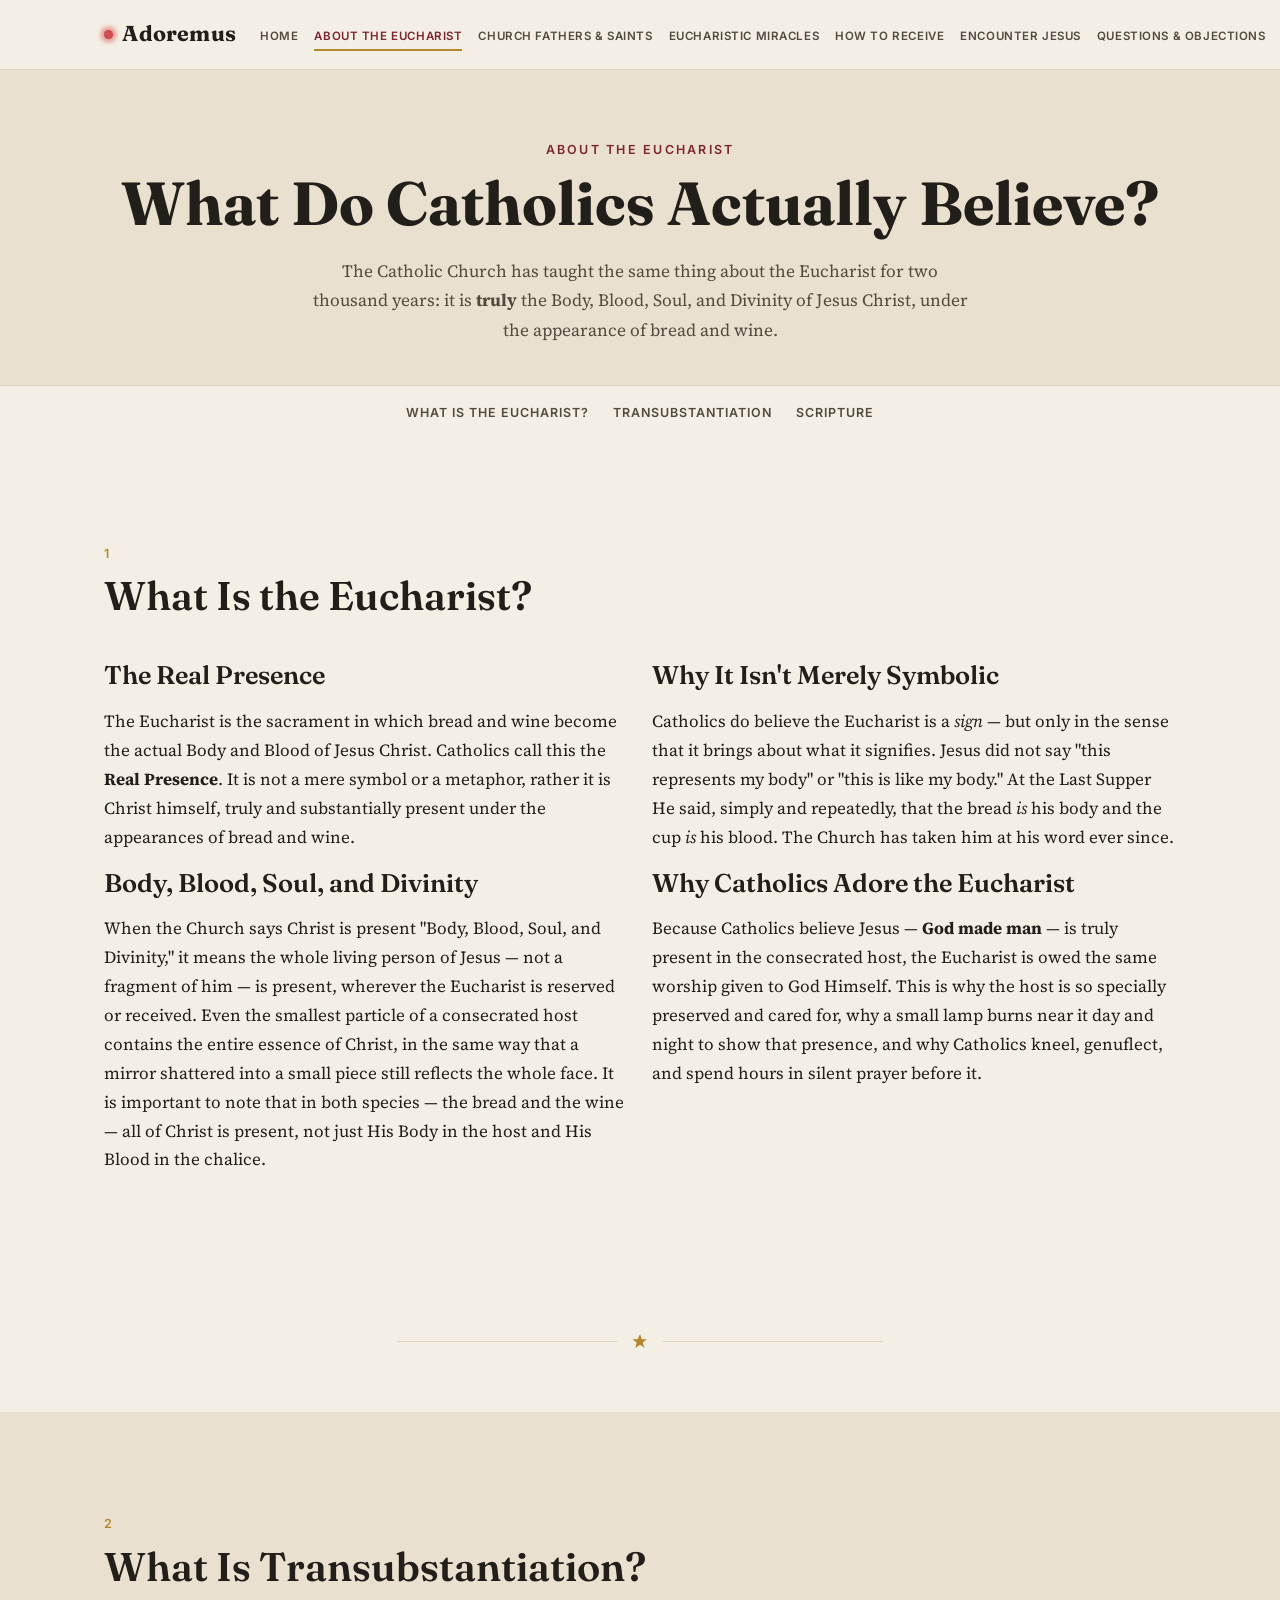
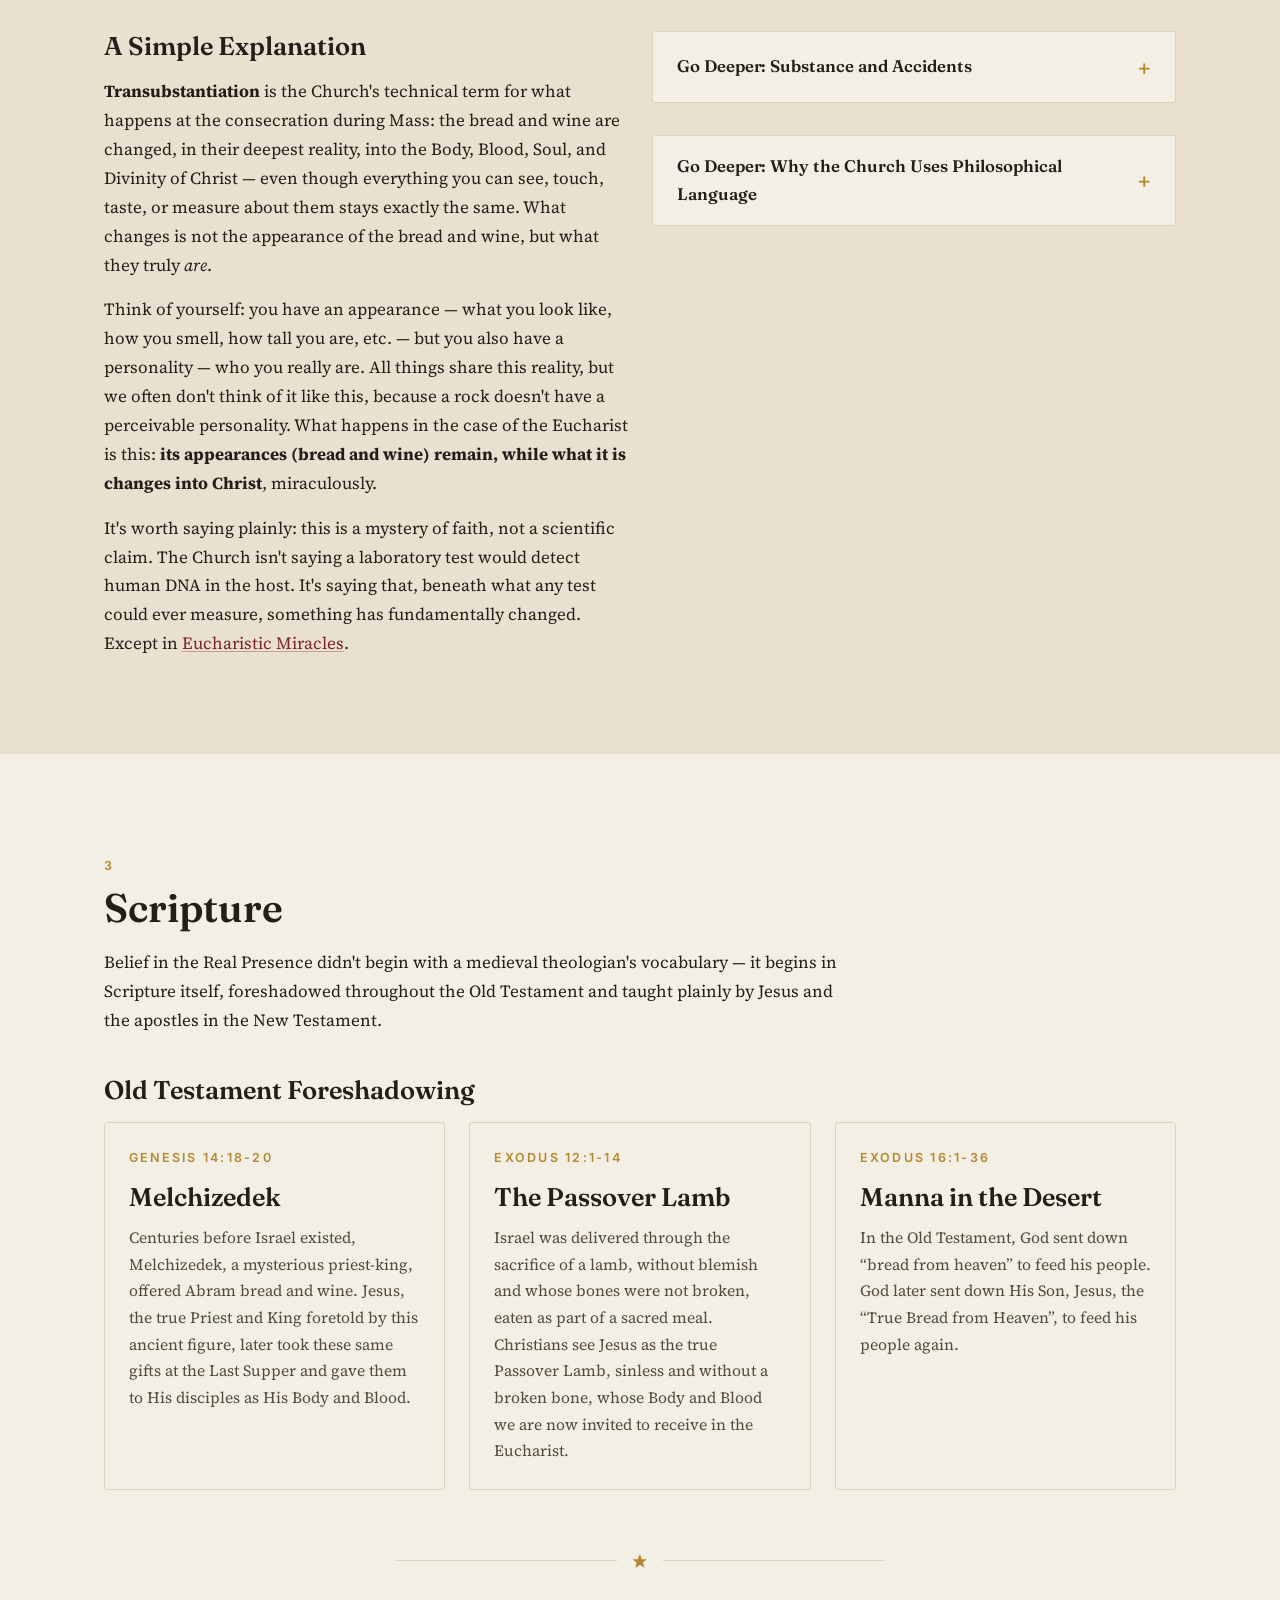
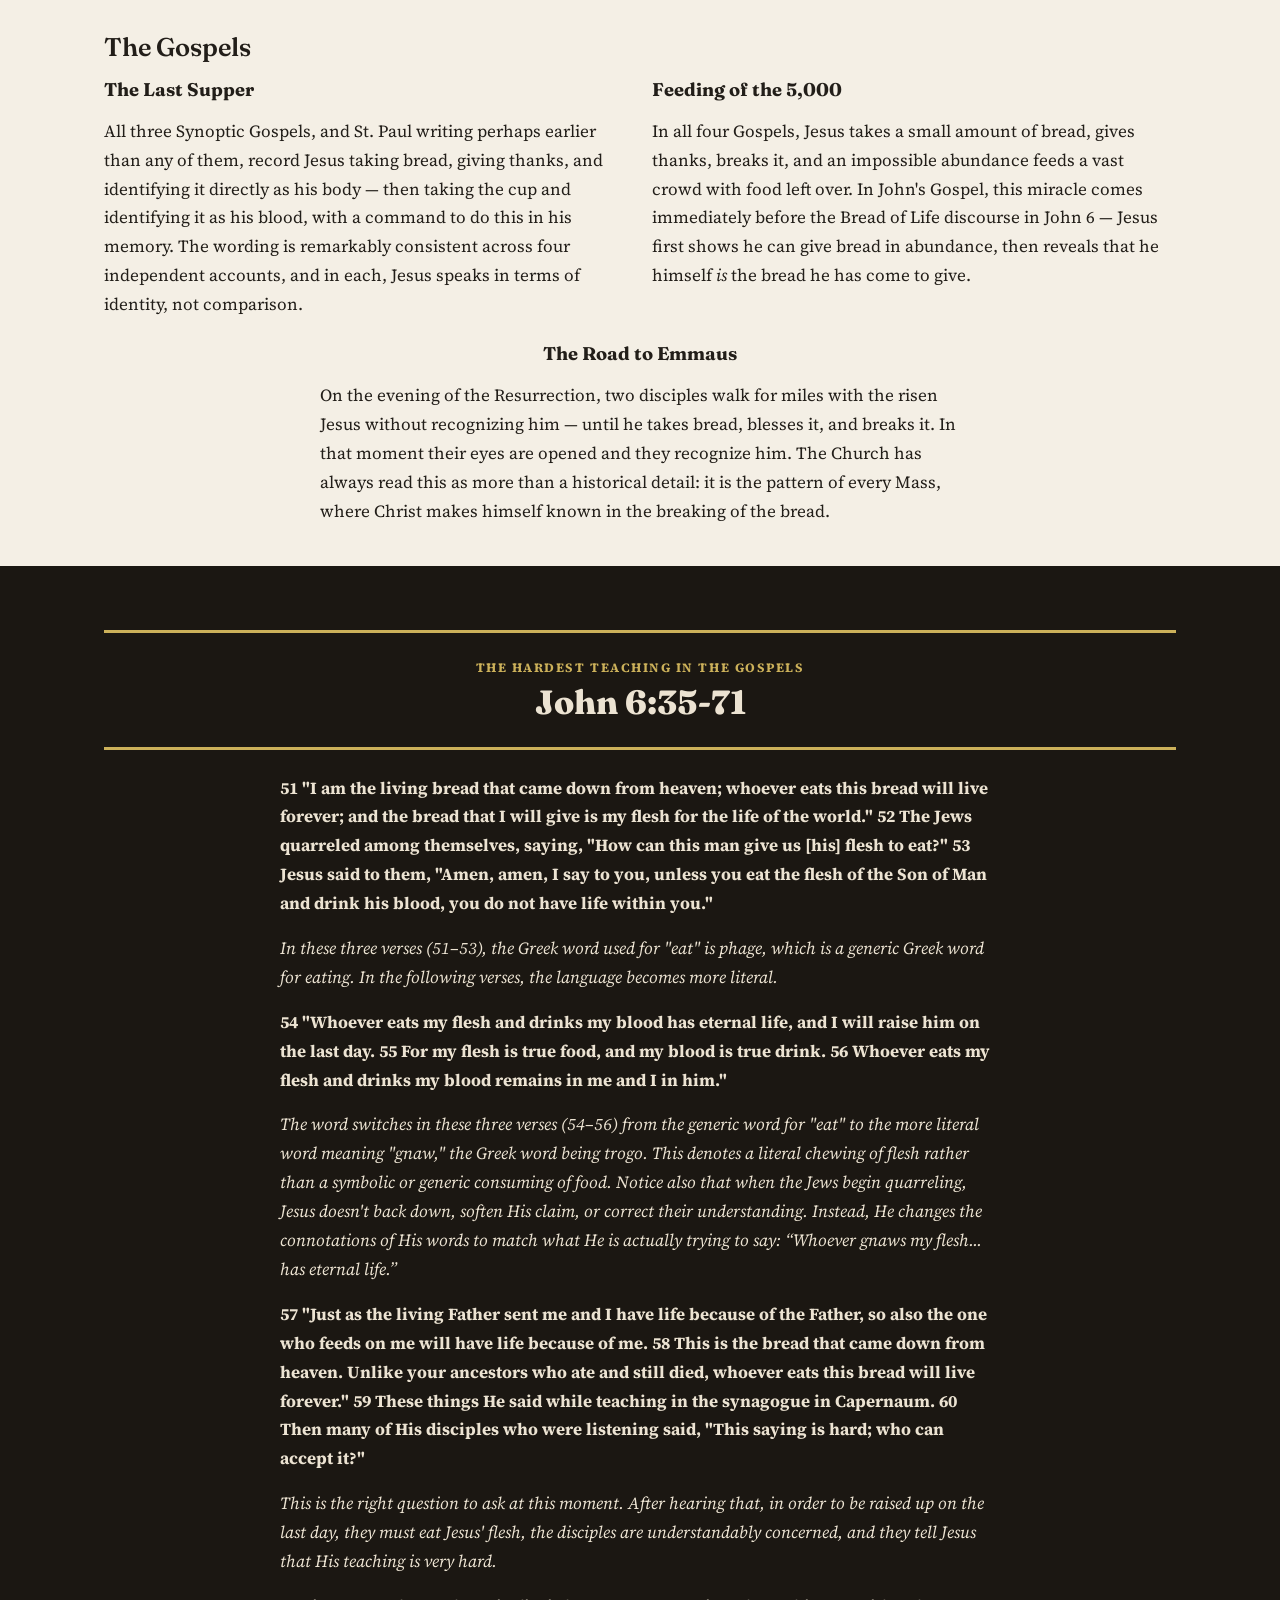
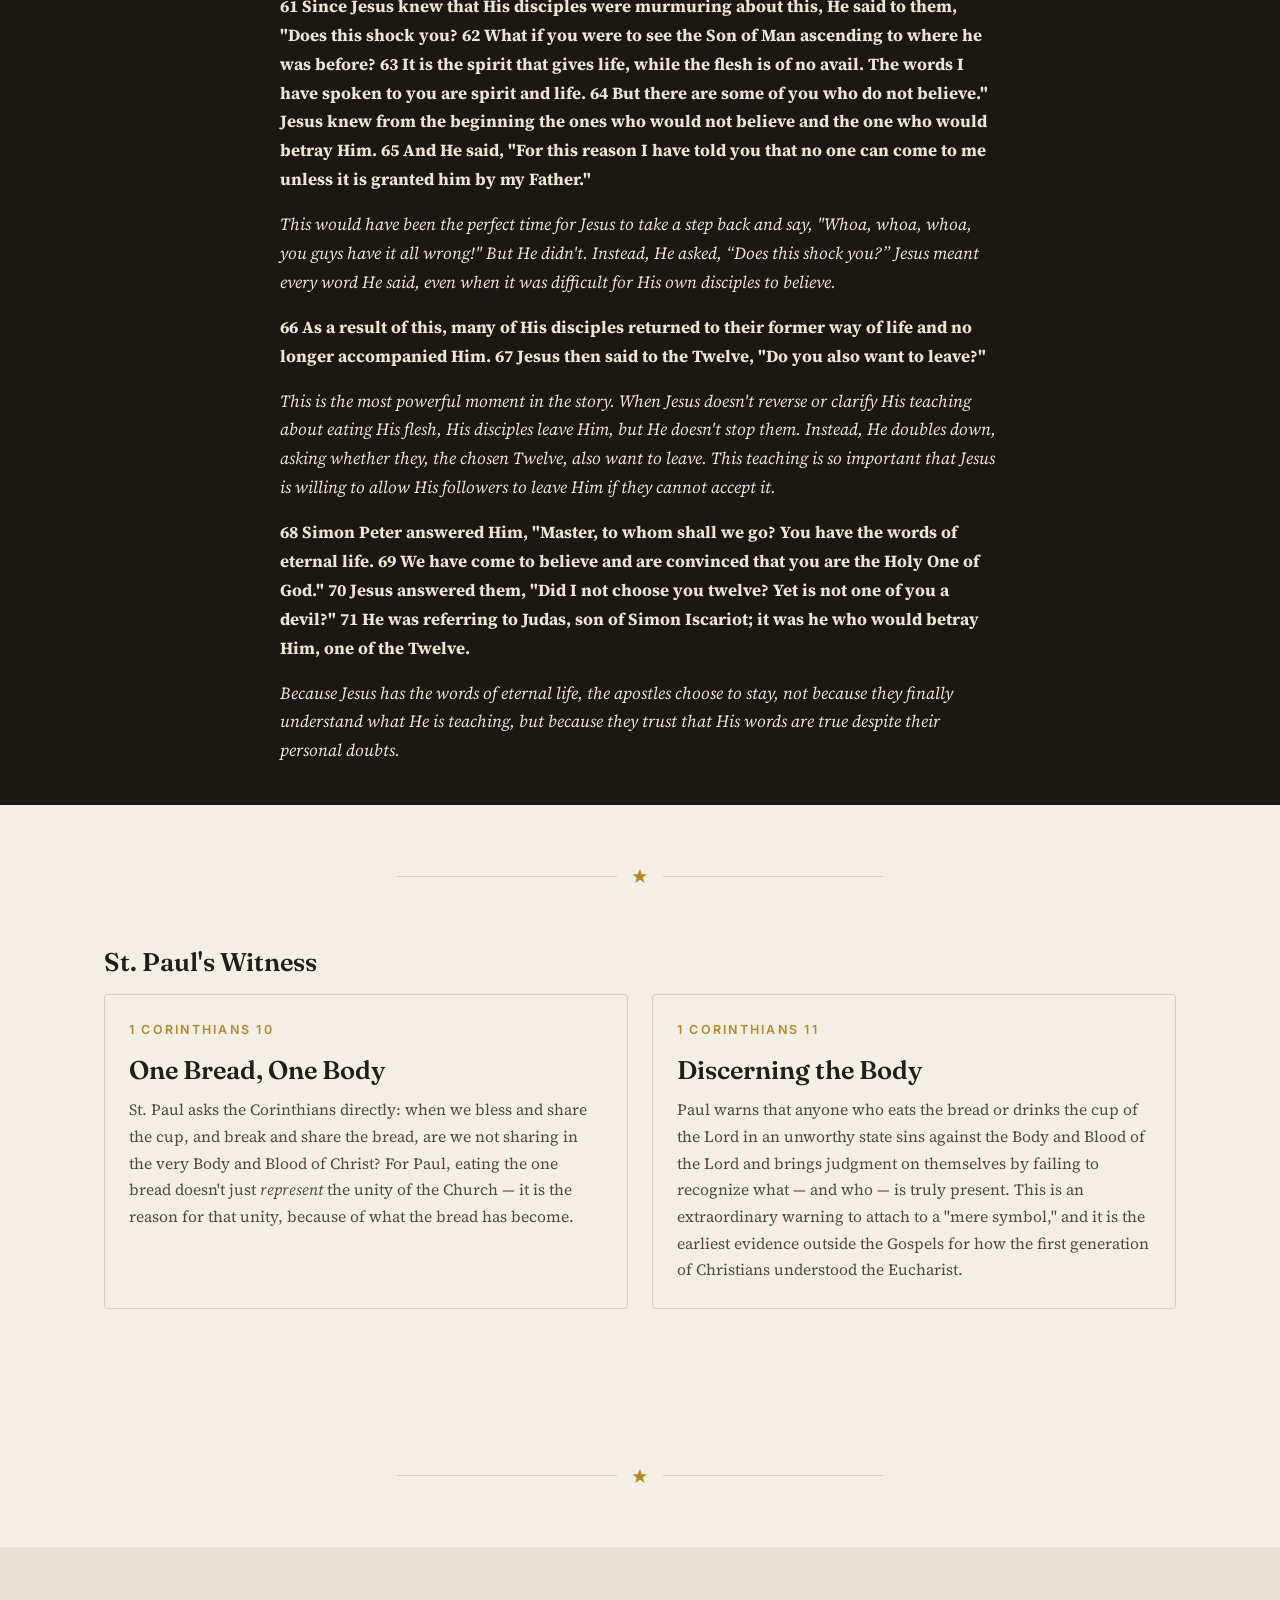
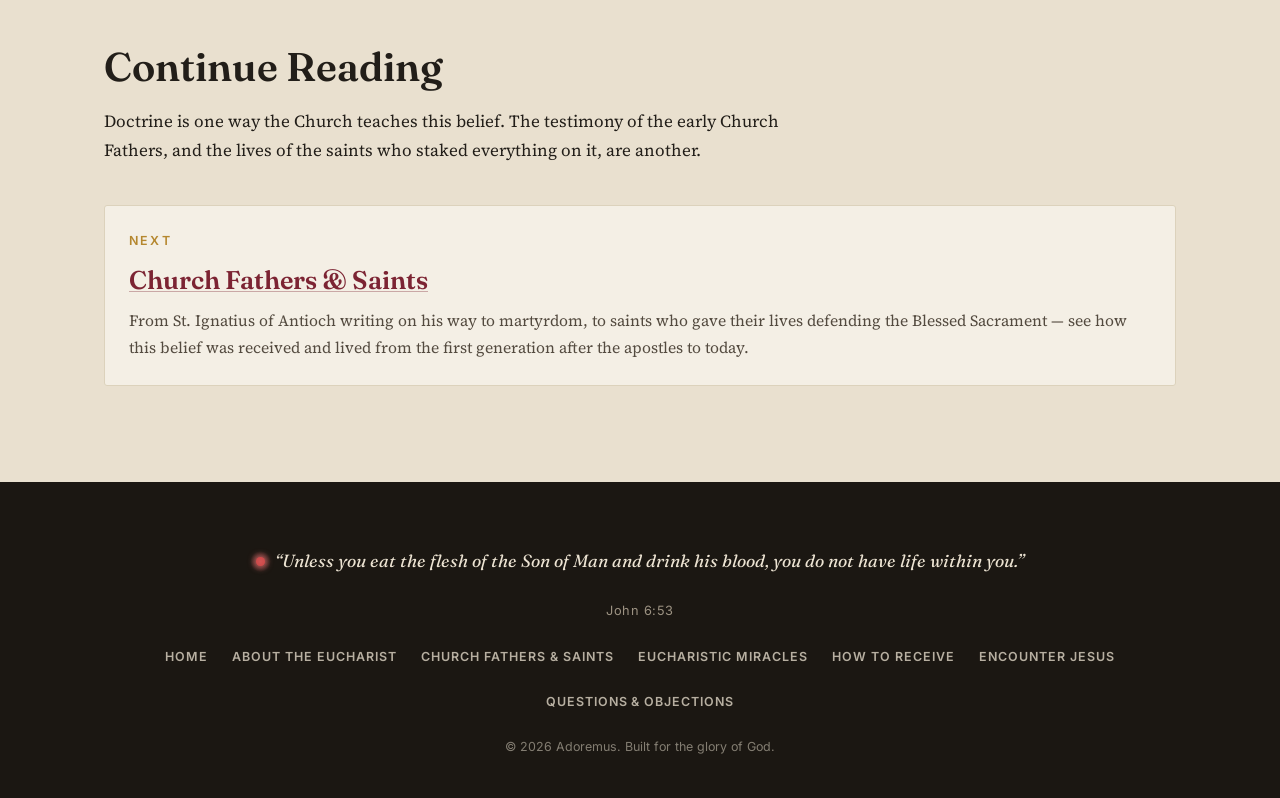
==== about-eucharist.html @ 449644c5 "Update about-eucharist.html" ====
<!DOCTYPE html>
<html lang="en">
<head>
  <meta charset="UTF-8">
  <meta name="viewport" content="width=device-width, initial-scale=1.0">
  <title>About the Eucharist | Adoremus</title>
  <meta name="description" content="What Catholics believe about the Real Presence of Christ in the Eucharist, transubstantiation, and the scriptural roots of this belief.">
  <link rel="preconnect" href="https://fonts.googleapis.com">
  <link rel="preconnect" href="https://fonts.gstatic.com" crossorigin>
  <link href="https://fonts.googleapis.com/css2?family=Fraunces:ital,opsz,wght@0,9..144,400;0,9..144,600;0,9..144,700;1,9..144,500&family=Source+Serif+4:ital,wght@0,400;0,600;1,400&family=Inter:wght@400;500;600;700&display=swap" rel="stylesheet">
  <link rel="stylesheet" href="css/style.css">
</head>
<body>

  <div id="site-header"></div>

  <main>

    <header class="page-header">
      <div class="container">
        <span class="eyebrow">About the Eucharist</span>
        <h1>What Do Catholics Actually Believe?</h1>
        <p>
          The Catholic Church has taught the same thing about the
          Eucharist for two thousand years: it is <b>truly</b> the Body, Blood, Soul, and Divinity of Jesus Christ, under the appearance of bread and wine.
        </p>
      </div>
    </header>

    <div class="container">
      <nav class="subnav" aria-label="On this page">
        <a href="#what-is-the-eucharist">What Is the Eucharist?</a>
        <a href="#transubstantiation">Transubstantiation</a>
        <a href="#scripture">Scripture</a>
      </nav>
    </div>

    <!-- ============================= WHAT IS THE EUCHARIST ============================= -->
    <section class="section" id="what-is-the-eucharist">
      <div class="container">
        <div class="section-header is-left">
          <span class="eyebrow">1</span>
          <h2>What Is the Eucharist?</h2>
        </div>

        <div class="grid grid--2">
          <div>
            <h3>The Real Presence</h3>
            <p>
              The Eucharist is the sacrament in which bread and wine become the actual Body and Blood of
              Jesus Christ. Catholics call this the <strong>Real
              Presence</strong>. It is not a mere symbol or a
              metaphor, rather it is Christ himself, truly and substantially present
              under the appearances of bread and wine.
            </p>

            <h3>Body, Blood, Soul, and Divinity</h3>
            <p>
              When the Church says Christ is present "Body, Blood, Soul, and
              Divinity," it means the whole living person of Jesus &mdash;
              not a fragment of him &mdash; is present, wherever the
              Eucharist is reserved or received. Even the smallest particle
              of a consecrated host contains the entire essence of Christ, in the same
              way that a mirror shattered into a small piece still reflects the
              whole face. It is important to note that in both species &mdash; the bread and the wine &mdash;
              all of Christ is present, not just His Body in the host and His Blood in the chalice.
            </p>
          </div>

          <div>
            <h3>Why It Isn't Merely Symbolic</h3>
            <p>
              Catholics do believe the Eucharist is a <em>sign</em> &mdash;
              but only in the sense that it brings about what it signifies.
              Jesus did not say "this represents my body" or "this is like
              my body." At the Last Supper He said, simply and repeatedly,
              that the bread <em>is</em> his body and the cup <em>is</em>
              his blood. The Church has taken him at his word ever since.
            </p>

            <h3>Why Catholics Adore the Eucharist</h3>
            <p>
              Because Catholics believe Jesus &mdash; <b>God made man</b> &mdash;
              is truly present in the consecrated host, the Eucharist is
              owed the same worship given to God Himself. This is why the
              host is so specially preserved and cared for, why a small lamp burns near
              it day and night to show that presence, and why Catholics
              kneel, genuflect, and spend hours in silent prayer before it. 
            </p>
          </div>
        </div>
      </div>
    </section>

    <div class="container">
      <div class="divider" role="presentation">
        <svg viewBox="0 0 24 24" fill="currentColor"><path d="M12 0l3 9h9l-7.2 5.5L19.8 24 12 18.5 4.2 24l2-9.5L-1 9h9z"/></svg>
      </div>
    </div>

    <!-- ============================= TRANSUBSTANTIATION ============================= -->
    <section class="section section--alt" id="transubstantiation">
      <div class="container">
        <div class="section-header is-left">
          <span class="eyebrow">2</span>
          <h2>What Is Transubstantiation?</h2>
        </div>

        <div class="grid grid--2">
          <div>
            <h3>A Simple Explanation</h3>
            <p>
              <strong>Transubstantiation</strong> is the Church's technical
              term for what happens at the consecration during Mass: the
              bread and wine are changed, in their deepest reality, into the
              Body, Blood, Soul, and Divinity of Christ &mdash; even though everything you can
              see, touch, taste, or measure about them stays exactly the
              same. What changes is not the appearance of the bread and
              wine, but what they truly <em>are</em>. 
              </p>
            <p>
              Think of yourself: you have an appearance &mdash; what 
              you look like, how you smell, how tall you are, etc. &mdash; 
              but you also have a personality &mdash; who you really are. 
              All things share this reality, but we often don't think of it like this, 
              because a rock doesn't have a perceivable personality. What happens in the case of the Eucharist is this:
              <b>its appearances (bread and wine) remain, while what it is changes into Christ</b>, miraculously.
            </p>
            <p>
              It's worth saying plainly: this is a mystery of faith, not a
              scientific claim. The Church isn't saying a laboratory test
              would detect human DNA in the host. It's saying that, beneath
              what any test could ever measure, something has fundamentally
              changed. Except in <a href="eucharistic-miracles.html">Eucharistic Miracles</a>.
            </p>
          </div>

          <div class="stack">
            <details class="accordion-item">
              <summary>Go Deeper: Substance and Accidents</summary>
              <div class="accordion-body">
                <p>
                  Medieval theologians borrowed two terms from philosophy to
                  describe this change: <strong>substance</strong> (what a
                  thing fundamentally <em>is</em>) and
                  <strong>accidents</strong> (its observable qualities &mdash;
                  color, taste, weight, chemical makeup). At the
                  consecration, the substance of the bread and wine becomes
                  the substance of Christ's Body and Blood, while the
                  accidents &mdash; everything measurable &mdash; remain
                  those of bread and wine.
                </p>
              </div>
            </details>

            <details class="accordion-item">
              <summary>Go Deeper: Why the Church Uses Philosophical Language</summary>
              <div class="accordion-body">
                <p>
                  The Church doesn't use this vocabulary because the
                  Eucharist is a science experiment or a philosophy lecture.
                  The precise language exists to protect the mystery from
                  being explained away in either direction &mdash; neither
                  reducing the Eucharist to "just a symbol," nor imagining
                  some kind of physical transformation that a microscope
                  could detect. The words are there to support something
                  that ultimately exceeds them. 
                </p>
              </div>
            </details>
          </div>
        </div>
      </div>
    </section>

    <!-- ============================= SCRIPTURE ============================= -->
    <section class="section" id="scripture">
      <div class="container">
        <div class="section-header is-left">
          <span class="eyebrow">3</span>
          <h2>Scripture</h2>
          <p>
            Belief in the Real Presence didn't begin with a medieval
            theologian's vocabulary &mdash; it begins in Scripture itself,
            foreshadowed throughout the Old Testament and taught plainly by
            Jesus and the apostles in the New Testament.
          </p>
        </div>

        <!-- Old Testament -->
        <h3>Old Testament Foreshadowing</h3>
        <div class="grid grid--3">
          <div class="card">
            <span class="eyebrow">Genesis 14:18-20</span>
            <h3>Melchizedek</h3>
            <p>
              Centuries before Israel existed, Melchizedek, a mysterious priest-king, offered Abram bread and wine. 
              Jesus, the true Priest and King foretold by this ancient figure, later took these same gifts at the Last Supper 
              and gave them to His disciples as His Body and Blood.
            </p>
          </div>
          <div class="card">
            <span class="eyebrow">Exodus 12:1-14</span>
            <h3>The Passover Lamb</h3>
            <p>
              Israel was delivered through the sacrifice of a lamb, 
              without blemish and whose bones were not broken, eaten as part of a sacred meal. 
              Christians see Jesus as the true Passover Lamb, sinless and without a broken bone, whose 
              Body and Blood we are now invited to receive in the Eucharist.
            </p>
          </div>
          <div class="card">
            <span class="eyebrow">Exodus 16:1-36</span>
            <h3>Manna in the Desert</h3>
            <p>
              In the Old Testament, God sent down “bread from heaven” to feed his people.
              God later sent down His Son, Jesus, the “True Bread from Heaven”, to feed his people again.
            </p>
          </div>
        </div>

        <div class="divider" role="presentation">
          <svg viewBox="0 0 24 24" fill="currentColor"><path d="M12 0l3 9h9l-7.2 5.5L19.8 24 12 18.5 4.2 24l2-9.5L-1 9h9z"/></svg>
        </div>

       <!-- The Gospels -->
<h3>The Gospels</h3>

<div class="grid grid--2">
  <div>
    <h4 style="color: var(--color-ink); text-transform: none; letter-spacing: 0; font-family: var(--font-display); font-size: 1.15rem;">The Last Supper</h4>
    <p>
      All three Synoptic Gospels, and St. Paul writing perhaps
      earlier than any of them, record Jesus taking bread, giving
      thanks, and identifying it directly as his body &mdash; then
      taking the cup and identifying it as his blood, with a command
      to do this in his memory. The wording is remarkably consistent
      across four independent accounts, and in each, Jesus speaks in
      terms of identity, not comparison.
    </p>
  </div>

  <div>
    <h4 style="color: var(--color-ink); text-transform: none; letter-spacing: 0; font-family: var(--font-display); font-size: 1.15rem;">Feeding of the 5,000</h4>
    <p>
      In all four Gospels, Jesus takes a small amount of bread,
      gives thanks, breaks it, and an impossible abundance feeds a
      vast crowd with food left over. In John's Gospel, this miracle
      comes immediately before the Bread of Life discourse in John
      6 &mdash; Jesus first shows he can give bread in abundance,
      then reveals that he himself <em>is</em> the bread he has come
      to give.
    </p>
  </div>
</div>

<div style="max-width: 640px; margin: var(--space-3) auto 0; text-align: center;">
  <h4 style="color: var(--color-ink); text-transform: none; letter-spacing: 0; font-family: var(--font-display); font-size: 1.15rem;">The Road to Emmaus</h4>
  <p style="text-align: left;">
    On the evening of the Resurrection, two disciples walk for
    miles with the risen Jesus without recognizing him &mdash;
    until he takes bread, blesses it, and breaks it. In that
    moment their eyes are opened and they recognize him. The
    Church has always read this as more than a historical detail:
    it is the pattern of every Mass, where Christ makes himself
    known in the breaking of the bread.

    
  </p>
</div>

<!-- John 6:51–71: standalone, distinct section -->
<div class="hardest-teaching">
  <div style="margin-top: var(--space-3); padding: var(--space-3) 0; border-top: 3px solid var(--color-gold-bright); border-bottom: 3px solid var(--color-gold-bright); text-align: center;">
    <p style="margin: 0 0 0.25rem; letter-spacing: 0.12em; text-transform: uppercase; font-size: 0.8rem; font-weight: 700; color: var(--color-gold-bright); opacity: 1;">
      The Hardest Teaching in the Gospels
    </p>
    <h3 style="margin: 0; font-family: var(--font-display); font-size: 2.1rem; font-weight: 800; letter-spacing: 0;">
      John 6:35-71
    </h3>
  </div>

  <div style="max-width: 720px; margin: var(--space-3) auto 0;">

  <p><strong>
    51 "I am the living bread that came down from heaven; whoever eats this bread will live forever; and the bread that I will give is my flesh for the life of the world." 52 The Jews quarreled among themselves, saying, "How can this man give us [his] flesh to eat?" 53 Jesus said to them, "Amen, amen, I say to you, unless you eat the flesh of the Son of Man and drink his blood, you do not have life within you."
  </strong></p>

  <p><em>
    In these three verses (51–53), the Greek word used for "eat" is <i>phage</i>, which is a generic Greek word for eating. In the following verses, the language becomes more literal.
  </em></p>

  <p><strong>
    54 "Whoever eats my flesh and drinks my blood has eternal life, and I will raise him on the last day. 55 For my flesh is true food, and my blood is true drink. 56 Whoever eats my flesh and drinks my blood remains in me and I in him."
  </strong></p>

  <p><em>
    The word switches in these three verses (54–56) from the generic word for "eat" to the more literal word meaning "gnaw," the Greek word being <i>trogo</i>. This denotes a literal chewing of flesh rather than a symbolic or generic consuming of food. Notice also that when the Jews begin quarreling, Jesus doesn't back down, soften His claim, or correct their understanding. Instead, He changes the connotations of His words to match what He is actually trying to say: <q>Whoever gnaws my flesh... has eternal life.</q>
  </em></p>

  <p><strong>
    57 "Just as the living Father sent me and I have life because of the Father, so also the one who feeds on me will have life because of me. 58 This is the bread that came down from heaven. Unlike your ancestors who ate and still died, whoever eats this bread will live forever." 59 These things He said while teaching in the synagogue in Capernaum. 60 Then many of His disciples who were listening said, "This saying is hard; who can accept it?"
  </strong></p>

  <p><em>
    This is the right question to ask at this moment. After hearing that, in order to be raised up on the last day, they must eat Jesus' flesh, the disciples are understandably concerned, and they tell Jesus that His teaching is very hard.
  </em></p>

  <p><strong>
    61 Since Jesus knew that His disciples were murmuring about this, He said to them, "Does this shock you? 62 What if you were to see the Son of Man ascending to where he was before? 63 It is the spirit that gives life, while the flesh is of no avail. The words I have spoken to you are spirit and life. 64 But there are some of you who do not believe."
    Jesus knew from the beginning the ones who would not believe and the one who would betray Him. 65 And He said, "For this reason I have told you that no one can come to me unless it is granted him by my Father."
  </strong></p>

  <p><em>
    This would have been the perfect time for Jesus to take a step back and say, "Whoa, whoa, whoa, you guys have it all wrong!" But He didn't. Instead, He asked, <q>Does this shock you?</q> Jesus meant every word He said, even when it was difficult for His own disciples to believe.
  </em></p>

  <p><strong>
    66 As a result of this, many of His disciples returned to their former way of life and no longer accompanied Him. 67 Jesus then said to the Twelve, "Do you also want to leave?"
  </strong></p>

  <p><em>
    This is the most powerful moment in the story. When Jesus doesn't reverse or clarify His teaching about eating His flesh, His disciples leave Him, but He doesn't stop them. Instead, He doubles down, asking whether they, the chosen Twelve, also want to leave. This teaching is so important that Jesus is willing to allow His followers to leave Him if they cannot accept it.
  </em></p>

  <p><strong>
    68 Simon Peter answered Him, "Master, to whom shall we go? You have the words of eternal life. 69 We have come to believe and are convinced that you are the Holy One of God." 70 Jesus answered them, "Did I not choose you twelve? Yet is not one of you a devil?" 71 He was referring to Judas, son of Simon Iscariot; it was he who would betray Him, one of the Twelve.
  </strong></p>

  <p><em>
    Because Jesus has the words of eternal life, the apostles choose to stay, not because they finally understand what He is teaching, but because they trust that His words are true despite their personal doubts.
  </em></p>

</div>
</div>
 
<div class="divider" role="presentation">
  <svg viewBox="0 0 24 24" fill="currentColor"><path d="M12 0l3 9h9l-7.2 5.5L19.8 24 12 18.5 4.2 24l2-9.5L-1 9h9z"/></svg>
</div>
        <!-- St Paul -->
        <h3>St. Paul's Witness</h3>
        <div class="grid grid--2">
          <div class="card">
            <span class="eyebrow">1 Corinthians 10</span>
            <h3>One Bread, One Body</h3>
            <p>
              St. Paul asks the Corinthians directly: when we bless and share
              the cup, and break and share the bread, are we not sharing in
              the very Body and Blood of Christ? For Paul, eating the one
              bread doesn't just <em>represent</em> the unity of the Church
              &mdash; it is the reason for that unity, because of what the
              bread has become.
            </p>
          </div>
          <div class="card">
            <span class="eyebrow">1 Corinthians 11</span>
            <h3>Discerning the Body</h3>
            <p>
              Paul warns that anyone who eats the bread or drinks the cup of
              the Lord in an unworthy state sins against the Body and Blood
              of the Lord and brings judgment on themselves by failing to
              recognize what &mdash; and who &mdash; is truly present. This is
              an extraordinary warning to attach to a "mere symbol," and it
              is the earliest evidence outside the Gospels for how the first
              generation of Christians understood the Eucharist.
            </p>
          </div>
        </div>
      </div>
    </section>

    <div class="container">
      <div class="divider" role="presentation">
        <svg viewBox="0 0 24 24" fill="currentColor"><path d="M12 0l3 9h9l-7.2 5.5L19.8 24 12 18.5 4.2 24l2-9.5L-1 9h9z"/></svg>
      </div>
    </div>

    <!-- ============================= CONTINUE READING ============================= -->
    <section class="section section--alt">
      <div class="container">
        <div class="section-header is-left">
          <h2>Continue Reading</h2>
          <p>
            Doctrine is one way the Church teaches this belief. The
            testimony of the early Church Fathers, and the lives of the
            saints who staked everything on it, are another.
          </p>
        </div>
        <div class="card">
          <span class="eyebrow">Next</span>
          <h3><a href="church-fathers-saints.html">Church Fathers &amp; Saints</a></h3>
          <p>
            From St. Ignatius of Antioch writing on his way to martyrdom, to
            saints who gave their lives defending the Blessed Sacrament &mdash;
            see how this belief was received and lived from the first
            generation after the apostles to today.
          </p>
        </div>
      </div>
    </section>

  </main>

  <div id="site-footer"></div>

  <script src="js/nav.js"></script>
  <script src="js/main.js"></script>
</body>
</html>
---- css/style.css ----
/* ==========================================================================
   ADOREMUS — Core Stylesheet
   A site on the Real Presence of Christ in the Eucharist
   ==========================================================================
   Palette is drawn from the liturgical life of the Eucharist itself:
   parchment & ink (the missal page), antique gold (the monstrance, the
   tabernacle), cardinal red (the sanctuary lamp, vestments for the Blessed
   Sacrament), and "night" (the dim hush of an adoration chapel).
   ========================================================================== */
/* --------------------------------------------------------------------
   1. DESIGN TOKENS
   -------------------------------------------------------------------- */
:root {
  /* Colors */
  --color-ink: 
#221E19;          /* primary text */
  --color-ink-soft: 
#534A3F;      /* secondary text */
  --color-parchment: 
#F4EFE5;     /* page background */
  --color-parchment-deep: 
#E9E0CF;/* alternating section / card background */
  --color-parchment-line: 
#DCD2BC;/* hairlines on parchment */
  --color-gold: 
#B5872E;          /* primary accent */
  --color-gold-bright: 
#ccb15a;   /* glow / highlight */
  --color-cardinal: 
#7C2433;      /* secondary accent */
  --color-stone: 
#9C9282;         /* muted text, borders */
  --color-night: 
#1B1712;         /* dark section background */
  --color-night-deep: 
#100D0A;    /* deepest background */
  --color-night-text: 
#ECE3D2;    /* text on dark */
  --color-red-bright: 
#c93a3a;   /* glow / highlight */
  /* Typography */
  --font-display: 'Fraunces', 'Iowan Old Style', Georgia, serif;
  --font-body: 'Source Serif 4', Georgia, 'Times New Roman', serif;
  --font-ui: 'Inter', -apple-system, 'Segoe UI', sans-serif;
  /* Layout */
  --container: 1120px;
  --container-narrow: 760px;
  --radius: 3px;
  --space-1: 0.5rem;
  --space-2: 1rem;
  --space-3: 1.5rem;
  --space-4: 2.5rem;
  --space-5: 4rem;
  --space-6: 6rem;
  /* Motion */
  --ease: cubic-bezier(0.4, 0, 0.2, 1);
}
/* --------------------------------------------------------------------
   2. RESET & BASE
   -------------------------------------------------------------------- */
*,
*::before,
*::after {
  box-sizing: border-box;
}
html {
  scroll-behavior: smooth;
  scroll-padding-top: 90px;
}
body {
  margin: 0;
  font-family: var(--font-body);
  font-size: 1.0625rem;
  line-height: 1.7;
  color: var(--color-ink);
  background-color: var(--color-parchment);
  -webkit-font-smoothing: antialiased;
}
img {
  max-width: 100%;
  display: block;
}
a {
  color: var(--color-cardinal);
  text-decoration: underline;
  text-decoration-thickness: 1px;
  text-underline-offset: 2px;
  text-decoration-color: rgba(124, 36, 51, 0.35);
  transition: color 0.2s var(--ease), text-decoration-color 0.2s var(--ease);
}
a:hover {
  color: var(--color-gold);
  text-decoration-color: currentColor;
}
/* Visible focus state everywhere */
a:focus-visible,
button:focus-visible,
input:focus-visible,
select:focus-visible,
summary:focus-visible {
  outline: 2px solid var(--color-cardinal);
  outline-offset: 3px;
  border-radius: var(--radius);
}
/* --------------------------------------------------------------------
   3. TYPOGRAPHY
   -------------------------------------------------------------------- */
h1, h2, h3, h4, h5 {
  font-family: var(--font-display);
  font-weight: 600;
  line-height: 1.2;
  color: var(--color-ink);
  margin: 0 0 var(--space-2);
}
h1 { font-size: clamp(2.4rem, 5vw, 3.8rem); font-weight: 700; }
h2 { font-size: clamp(1.8rem, 3.4vw, 2.5rem); }
h3 { font-size: clamp(1.3rem, 2.4vw, 1.6rem); }
h4 {
  font-size: 1.05rem;
  font-family: var(--font-ui);
  font-weight: 700;
  text-transform: uppercase;
  letter-spacing: 0.06em;
  color: var(--color-cardinal);
}
p {
  margin: 0 0 var(--space-2);
}
p:last-child {
  margin-bottom: 0;
}
.lede {
  font-size: 1.2rem;
  color: var(--color-ink-soft);
  max-width: 42rem;
}
.section--night .lede {
  color: rgba(236, 227, 210, 0.85);
}
/* Small caps / label style used throughout for navigation, eyebrows, meta */
.eyebrow {
  font-family: var(--font-ui);
  font-size: 0.78rem;
  font-weight: 600;
  letter-spacing: 0.18em;
  text-transform: uppercase;
  color: var(--color-gold);
  display: inline-block;
  margin-bottom: var(--space-1);
}
.eyebrow--on-dark {
  color: var(--color-gold-bright);
}
/* Pull quotes / scripture */
blockquote.scripture {
  font-family: var(--font-display);
  font-style: italic;
  font-size: 1.4rem;
  line-height: 1.5;
  color: var(--color-ink);
  border: none;
  margin: var(--space-3) 0;
  padding-left: var(--space-3);
  border-left: 2px solid var(--color-gold);
}
blockquote.scripture cite {
  display: block;
  font-family: var(--font-ui);
  font-style: normal;
  font-size: 0.78rem;
  letter-spacing: 0.14em;
  text-transform: uppercase;
  color: var(--color-stone);
  margin-top: var(--space-1);
}
/* --------------------------------------------------------------------
   4. LAYOUT UTILITIES
   -------------------------------------------------------------------- */
.container {
  max-width: var(--container);
  margin: 0 auto;
  padding: 0 var(--space-3);
}
.container--narrow {
  max-width: var(--container-narrow);
}
.section {
  padding: var(--space-6) 0;
}
.section--tight {
  padding: var(--space-4) 0;
}
.section--alt {
  background-color: var(--color-parchment-deep);
}
.section--night {
  background-color: var(--color-night);
  color: var(--color-night-text);
}
.section--night h1,
.section--night h2,
.section--night h3,
.section--night strong {
  color: var(--color-night-text);
}
.section--night a {
  color: var(--color-gold-bright);
}
.section-header {
  max-width: 46rem;
  margin: 0 auto var(--space-4);
  text-align: center;
}
.section-header.is-left {
  margin: 0 0 var(--space-4);
  text-align: left;
}
.grid {
  display: grid;
  gap: var(--space-3);
}
.grid--2 { grid-template-columns: repeat(2, 1fr); }
.grid--3 { grid-template-columns: repeat(3, 1fr); }
.grid--4 { grid-template-columns: repeat(4, 1fr); }
@media (max-width: 880px) {
  .grid--3, .grid--4 { grid-template-columns: repeat(2, 1fr); }
}
@media (max-width: 600px) {
  .grid--2, .grid--3, .grid--4 { grid-template-columns: 1fr; }
}
/* A simple ornamental divider used between major content blocks */
.divider {
  display: flex;
  align-items: center;
  justify-content: center;
  gap: var(--space-2);
  margin: var(--space-5) 0;
  color: var(--color-gold);
}
.divider::before,
.divider::after {
  content: '';
  height: 1px;
  width: 100%;
  max-width: 220px;
  background: var(--color-parchment-line);
}
.divider svg {
  width: 14px;
  height: 14px;
  flex-shrink: 0;
}
.section--night .divider::before,
.section--night .divider::after {
  background: rgba(236, 227, 210, 0.18);
}
/* --------------------------------------------------------------------
   5. SANCTUARY LAMP — signature motif
   A small glow that recurs in the header and footer, representing the
   lamp that burns near the tabernacle as a sign of Christ's abiding
   presence. Quiet, but constant.
   -------------------------------------------------------------------- */
.lamp {
  position: relative;
  display: inline-block;
  width: 0.55rem;
  height: 0.55rem;
  border-radius: 50%;
  background: var(--color-red-bright);
  box-shadow: 0 0 6px 2px rgba(217, 106, 106, 0.7);
  flex-shrink: 0;
}
.lamp::after {
  content: '';
  position: absolute;
  inset: -6px;
  border-radius: 50%;
  background: radial-gradient(circle, rgba(217, 106, 106, 0.55) 0%, transparent 70%);
  animation: lamp-breathe 4.5s ease-in-out infinite;
}
@keyframes lamp-breathe {
  0%, 100% { opacity: 0.55; transform: scale(0.9); }
  50% { opacity: 1; transform: scale(1.15); }
}
@media (prefers-reduced-motion: reduce) {
  .lamp::after { animation: none; }
  html { scroll-behavior: auto; }
}
/* --------------------------------------------------------------------
   6. HEADER & NAVIGATION
   -------------------------------------------------------------------- */
.site-header {
  position: sticky;
  top: 0;
  z-index: 100;
  background: rgba(244, 239, 229, 0.92);
  backdrop-filter: blur(6px);
  border-bottom: 1px solid var(--color-parchment-line);
}
.header-inner {
  display: flex;
  align-items: center;
  justify-content: space-between;
  padding-top: var(--space-2);
  padding-bottom: var(--space-2);
  gap: var(--space-3);
}
.wordmark {
  display: flex;
  align-items: center;
  gap: 0.6rem;
  font-family: var(--font-display);
  font-weight: 700;
  font-size: 1.35rem;
  color: var(--color-ink);
  text-decoration: none;
  letter-spacing: 0.01em;
  white-space: nowrap;
}
.wordmark:hover {
  color: var(--color-cardinal);
}
.site-nav {
  display: flex;
  align-items: center;
}
.nav-list {
  list-style: none;
  display: flex;
  align-items: center;
  gap: 1rem;
  margin: 0;
  padding: 0;
}
.nav-list a {
  font-family: var(--font-ui);
  font-size: 0.72rem;
  font-weight: 600;
  letter-spacing: 0.05em;
  text-transform: uppercase;
  text-decoration: none;
  color: var(--color-ink-soft);
  padding: 0.35rem 0;
  white-space: nowrap;
  border-bottom: 2px solid transparent;
  transition: color 0.2s var(--ease), border-color 0.2s var(--ease);
}
.nav-list a:hover {
  color: var(--color-cardinal);
}
.nav-list a[aria-current="page"] {
  color: var(--color-cardinal);
  border-bottom-color: var(--color-gold);
}
.nav-toggle {
  display: none;
  flex-direction: column;
  justify-content: center;
  gap: 5px;
  width: 36px;
  height: 36px;
  border: none;
  background: transparent;
  cursor: pointer;
  padding: 0;
}
.nav-toggle span {
  display: block;
  width: 100%;
  height: 2px;
  background: var(--color-ink);
  border-radius: 1px;
  transition: transform 0.25s var(--ease), opacity 0.25s var(--ease);
}
@media (max-width: 1150px) {
  .nav-toggle { display: flex; }
  .site-nav {
    position: absolute;
    top: 100%;
    left: 0;
    right: 0;
    background: var(--color-parchment);
    border-bottom: 1px solid var(--color-parchment-line);
    max-height: 0;
    overflow: hidden;
    transition: max-height 0.3s var(--ease);
  }
  .site-nav.is-open {
    max-height: 70vh;
    overflow-y: auto;
  }
  .nav-list {
    flex-direction: column;
    align-items: flex-start;
    gap: 0;
    padding: var(--space-2) var(--space-3) var(--space-3);
  }
  .nav-list li {
    width: 100%;
  }
  .nav-list a {
    display: block;
    padding: 0.7rem 0;
    border-bottom: 1px solid var(--color-parchment-line);
  }
  .nav-list a[aria-current="page"] {
    border-bottom: 1px solid var(--color-parchment-line);
  }
  .site-nav.is-open ~ .nav-toggle span:nth-child(1),
  .nav-toggle[aria-expanded="true"] span:nth-child(1) {
    transform: translateY(7px) rotate(45deg);
  }
  .nav-toggle[aria-expanded="true"] span:nth-child(2) {
    opacity: 0;
  }
  .nav-toggle[aria-expanded="true"] span:nth-child(3) {
    transform: translateY(-7px) rotate(-45deg);
  }
}
/* --------------------------------------------------------------------
   7. HERO (homepage)
   -------------------------------------------------------------------- */
.hero {
  background: radial-gradient(circle at 50% 38%, 
#2A2319 0%, var(--color-night) 55%, var(--color-night-deep) 100%);
  color: var(--color-night-text);
  padding: var(--space-6) 0 var(--space-5);
  text-align: center;
  overflow: hidden;
}
.hero-inner {
  display: flex;
  flex-direction: column;
  align-items: center;
}
/* The host-and-rays visual, built entirely from CSS as a placeholder for
   a photograph of the Elevation of the Host. Swap the .host-visual block
   for an <img> if you'd like to use a real photograph instead. */
.host-visual {
  position: relative;
  width: clamp(180px, 28vw, 260px);
  height: clamp(180px, 28vw, 260px);
  margin-bottom: var(--space-4);
}
.host-visual::before {
  content: '';
  position: absolute;
  inset: 0;
  border-radius: 50%;
  background: repeating-conic-gradient(
    from 0deg,
    rgba(217, 179, 106, 0.85) 0deg 3deg,
    transparent 3deg 15deg
  );
  -webkit-mask: radial-gradient(circle, transparent 32%, #000 33%);
  mask: radial-gradient(circle, transparent 32%, #000 33%);
  opacity: 0.9;
  animation: rays-turn 90s linear infinite;
}
@keyframes rays-turn {
  to { transform: rotate(360deg); }
}
@media (prefers-reduced-motion: reduce) {
  .host-visual::before { animation: none; }
}
.host-visual::after {
  content: '';
  position: absolute;
  inset: 18%;
  border-radius: 50%;
  background: radial-gradient(circle at 50% 42%, 
#FBF6EA 0%, 
#EFE4CC 65%, 
#DCCBA4 100%);
  box-shadow:
    0 0 40px 10px rgba(217, 179, 106, 0.35),
    inset 0 0 0 2px rgba(124, 36, 51, 0.18);
}
.host-visual .host-cross {
  position: absolute;
  inset: 0;
  display: flex;
  align-items: center;
  justify-content: center;
}
.host-visual .host-cross svg {
  width: 22%;
  height: 22%;
  opacity: 0.5;
}
.hero h1 {
  font-style: italic;
  color: var(--color-night-text);
  margin-bottom: var(--space-1);
}
.hero cite {
  display: block;
  font-family: var(--font-ui);
  font-style: normal;
  font-size: 0.85rem;
  letter-spacing: 0.16em;
  text-transform: uppercase;
  color: var(--color-gold-bright);
  margin-bottom: var(--space-3);
}
.hero p {
  max-width: 38rem;
  margin: 0 auto var(--space-4);
  font-size: 1.15rem;
  color: rgba(236, 227, 210, 0.88);
}
.hero-actions {
  display: flex;
  flex-wrap: wrap;
  gap: var(--space-2);
  justify-content: center;
}
/* --------------------------------------------------------------------
   8. BUTTONS
   -------------------------------------------------------------------- */
.button {
  display: inline-flex;
  align-items: center;
  gap: 0.5rem;
  font-family: var(--font-ui);
  font-size: 0.85rem;
  font-weight: 600;
  letter-spacing: 0.06em;
  text-transform: uppercase;
  text-decoration: none;
  padding: 0.85rem 1.6rem;
  border: 1px solid var(--color-gold);
  border-radius: var(--radius);
  color: var(--color-night-text);
  background: transparent;
  cursor: pointer;
  transition: background 0.2s var(--ease), color 0.2s var(--ease), border-color 0.2s var(--ease);
}
.button:hover {
  background: var(--color-gold);
  color: var(--color-night-deep);
}
.button--solid {
  background: var(--color-cardinal);
  border-color: var(--color-cardinal);
  color: #fff;
}
.button--solid:hover {
  background: var(--color-gold);
  border-color: var(--color-gold);
  color: var(--color-ink);
}
/* On light backgrounds, base button needs dark text */
.section:not(.section--night) .button:not(.button--solid) {
  color: var(--color-ink);
  border-color: var(--color-cardinal);
}
.section:not(.section--night) .button:not(.button--solid):hover {
  background: var(--color-cardinal);
  color: #fff;
}
/* --------------------------------------------------------------------
   9. CARDS
   -------------------------------------------------------------------- */
.card {
  background: var(--color-parchment);
  border: 1px solid var(--color-parchment-line);
  border-radius: var(--radius);
  padding: var(--space-3);
  display: flex;
  flex-direction: column;
  gap: var(--space-1);
  text-decoration: none;
  color: var(--color-ink);
  transition: border-color 0.2s var(--ease), transform 0.2s var(--ease), box-shadow 0.2s var(--ease);
}
.section--alt .card {
  background: var(--color-parchment);
}
a.card:hover {
  border-color: var(--color-gold);
  transform: translateY(-2px);
  box-shadow: 0 10px 24px -16px rgba(34, 30, 25, 0.35);
}
.card h3 {
  margin-bottom: 0.25rem;
}
.card p {
  color: var(--color-ink-soft);
  font-size: 0.98rem;
}
.card .eyebrow {
  margin-bottom: 0.4rem;
}
/* Media placeholder block used wherever a photo will eventually go */
.media-placeholder {
  position: relative;
  display: flex;
  align-items: center;
  justify-content: center;
  text-align: center;
  background: linear-gradient(135deg, var(--color-parchment-deep), var(--color-parchment));
  border: 1px dashed var(--color-stone);
  border-radius: var(--radius);
  color: var(--color-stone);
  font-family: var(--font-ui);
  font-size: 0.78rem;
  letter-spacing: 0.08em;
  text-transform: uppercase;
  min-height: 160px;
  padding: var(--space-2);
}
.media-placeholder--tall { min-height: 240px; }
.media-placeholder--wide { min-height: 320px; }
/* --------------------------------------------------------------------
   10. CALLOUTS
   -------------------------------------------------------------------- */
.callout {
  background: var(--color-parchment-deep);
  border-left: 3px solid var(--color-gold);
  border-radius: var(--radius);
  padding: var(--space-3);
  margin: var(--space-3) 0;
}
.callout h4 {
  margin-bottom: 0.5rem;
}
.callout--night {
  background: rgba(217, 179, 106, 0.08);
  border-left-color: var(--color-gold-bright);
}
/* --------------------------------------------------------------------
   11. TIMELINE (Early Church witnesses)
   -------------------------------------------------------------------- */
.timeline {
  position: relative;
  margin: 0;
  padding-left: var(--space-4);
  border-left: 2px solid var(--color-parchment-line);
}
.timeline-item {
  position: relative;
  padding-bottom: var(--space-4);
}
.timeline-item:last-child {
  padding-bottom: 0;
}
.timeline-item::before {
  content: '';
  position: absolute;
  left: calc(-1 * var(--space-4) - 6px);
  top: 0.4rem;
  width: 11px;
  height: 11px;
  border-radius: 50%;
  background: var(--color-parchment);
  border: 2px solid var(--color-gold);
}
.timeline-item h3 {
  margin-bottom: 0.1rem;
}
.timeline-date {
  font-family: var(--font-ui);
  font-size: 0.78rem;
  font-weight: 600;
  letter-spacing: 0.12em;
  text-transform: uppercase;
  color: var(--color-stone);
  display: block;
  margin-bottom: 0.5rem;
}
.timeline-item blockquote.scripture {
  font-size: 1.1rem;
  margin: 0.75rem 0;
}
/* --------------------------------------------------------------------
   12. ACCORDION (FAQ, "Go Deeper" panels, miracle entries)
   -------------------------------------------------------------------- */
details.accordion-item {
  border: 1px solid var(--color-parchment-line);
  border-radius: var(--radius);
  background: var(--color-parchment);
  margin-bottom: var(--space-2);
  overflow: hidden;
}
details.accordion-item > summary {
  cursor: pointer;
  list-style: none;
  padding: var(--space-2) var(--space-3);
  font-family: var(--font-display);
  font-weight: 600;
  font-size: 1.05rem;
  display: flex;
  align-items: center;
  justify-content: space-between;
  gap: var(--space-2);
}
details.accordion-item > summary::-webkit-details-marker {
  display: none;
}
details.accordion-item > summary::after {
  content: '+';
  font-family: var(--font-ui);
  font-size: 1.4rem;
  font-weight: 400;
  color: var(--color-gold);
  flex-shrink: 0;
  transition: transform 0.2s var(--ease);
}
details.accordion-item[open] > summary::after {
  transform: rotate(45deg);
}
details.accordion-item .accordion-body {
  padding: 0 var(--space-3) var(--space-3);
  border-top: 1px solid var(--color-parchment-line);
  padding-top: var(--space-2);
  color: var(--color-ink-soft);
}
details.accordion-item .accordion-body > *:first-child {
  margin-top: 0;
}
.accordion-note {
  font-family: var(--font-ui);
  font-size: 0.8rem;
  font-style: normal;
  letter-spacing: 0.04em;
  color: var(--color-stone);
}
/* --------------------------------------------------------------------
   13. EUCHARISTIC MIRACLES — filters & cards
   -------------------------------------------------------------------- */
.filter-bar {
  display: flex;
  flex-wrap: wrap;
  gap: var(--space-2);
  align-items: center;
  justify-content: space-between;
  margin-bottom: var(--space-4);
  padding: var(--space-3);
  background: var(--color-parchment-deep);
  border-radius: var(--radius);
}
.filter-group {
  display: flex;
  flex-wrap: wrap;
  gap: 0.5rem;
}
.filter-chip {
  font-family: var(--font-ui);
  font-size: 0.78rem;
  font-weight: 600;
  letter-spacing: 0.06em;
  text-transform: uppercase;
  padding: 0.45rem 0.9rem;
  border: 1px solid var(--color-stone);
  border-radius: 999px;
  background: transparent;
  color: var(--color-ink-soft);
  cursor: pointer;
  transition: all 0.2s var(--ease);
}
.filter-chip:hover {
  border-color: var(--color-cardinal);
  color: var(--color-cardinal);
}
.filter-chip.is-active {
  background: var(--color-cardinal);
  border-color: var(--color-cardinal);
  color: #fff;
}
.filter-controls {
  display: flex;
  gap: 0.6rem;
  flex-wrap: wrap;
}
.field-input,
.field-select {
  font-family: var(--font-ui);
  font-size: 0.85rem;
  padding: 0.55rem 0.8rem;
  border: 1px solid var(--color-stone);
  border-radius: var(--radius);
  background: var(--color-parchment);
  color: var(--color-ink);
}
.field-input {
  min-width: 200px;
}
.miracle-grid {
  display: grid;
  grid-template-columns: repeat(2, 1fr);
  gap: var(--space-3);
}
@media (max-width: 760px) {
  .miracle-grid { grid-template-columns: 1fr; }
}
.miracle-card {
  border: 1px solid var(--color-parchment-line);
  border-radius: var(--radius);
  background: var(--color-parchment);
  overflow: hidden;
}
.miracle-card[hidden] {
  display: none;
}
.miracle-card > summary {
  cursor: pointer;
  list-style: none;
  padding: var(--space-3);
  display: block;
}
.miracle-card > summary::-webkit-details-marker {
  display: none;
}
.miracle-card-media {
  margin: calc(-1 * var(--space-3)) calc(-1 * var(--space-3)) var(--space-2);
}
.miracle-card-media .media-placeholder {
  border-radius: 0;
  border-width: 0 0 1px 0;
}
.miracle-meta {
  font-family: var(--font-ui);
  font-size: 0.75rem;
  font-weight: 600;
  letter-spacing: 0.1em;
  text-transform: uppercase;
  color: var(--color-gold);
  margin-bottom: 0.35rem;
}
.miracle-card h3 {
  margin-bottom: 0.35rem;
}
.miracle-card .miracle-summary {
  color: var(--color-ink-soft);
  font-size: 0.97rem;
}
.miracle-card-readmore {
  display: inline-block;
  margin-top: 0.6rem;
  font-family: var(--font-ui);
  font-size: 0.78rem;
  font-weight: 600;
  letter-spacing: 0.1em;
  text-transform: uppercase;
  color: var(--color-cardinal);
}
.miracle-card[open] .miracle-card-readmore::after {
  content: ' (collapse)';
}
.miracle-card[open] .miracle-card-readmore::before {
  content: 'Close ';
}
.miracle-card:not([open]) .miracle-card-readmore::before {
  content: 'Read the full account ';
}
.miracle-detail {
  border-top: 1px solid var(--color-parchment-line);
  padding: var(--space-3);
  background: var(--color-parchment-deep);
}
.miracle-detail h4 {
  margin-top: var(--space-3);
}
.miracle-detail h4:first-child {
  margin-top: 0;
}
.miracle-detail dl {
  display: grid;
  grid-template-columns: max-content 1fr;
  gap: 0.3rem var(--space-2);
  margin: 0;
}
.miracle-detail dt {
  font-family: var(--font-ui);
  font-weight: 600;
  color: var(--color-stone);
}
.miracle-detail dd {
  margin: 0;
}
.miracle-empty {
  text-align: center;
  padding: var(--space-4);
  color: var(--color-stone);
  font-style: italic;
  display: none;
}
.miracle-empty.is-visible {
  display: block;
}
/* --------------------------------------------------------------------
   14. FOOTER
   -------------------------------------------------------------------- */
.site-footer {
  background: var(--color-night);
  color: var(--color-night-text);
  padding: var(--space-5) 0 var(--space-4);
}
.footer-inner {
  display: flex;
  flex-direction: column;
  align-items: center;
  text-align: center;
  gap: var(--space-3);
}
.footer-lamp {
  display: flex;
  align-items: center;
  gap: 0.6rem;
  font-family: var(--font-display);
  font-style: italic;
  font-size: 1.1rem;
}
.footer-nav {
  display: flex;
  flex-wrap: wrap;
  gap: var(--space-3);
  justify-content: center;
}
.footer-nav a {
  font-family: var(--font-ui);
  font-size: 0.78rem;
  font-weight: 600;
  letter-spacing: 0.08em;
  text-transform: uppercase;
  color: rgba(236, 227, 210, 0.75);
  text-decoration: none;
}
.footer-nav a:hover {
  color: var(--color-gold-bright);
}
.footer-copy {
  font-family: var(--font-ui);
  font-size: 0.78rem;
  color: rgba(236, 227, 210, 0.5);
  margin: 0;
}
/* --------------------------------------------------------------------
   15. PAGE HEADER (non-home pages)
   -------------------------------------------------------------------- */
.page-header {
  background: var(--color-parchment-deep);
  padding: var(--space-5) 0 var(--space-4);
  text-align: center;
  border-bottom: 1px solid var(--color-parchment-line);
}
.page-header .eyebrow {
  color: var(--color-cardinal);
}
.page-header p {
  max-width: 42rem;
  margin: var(--space-2) auto 0;
  color: var(--color-ink-soft);
  font-size: 1.08rem;
}
/* --------------------------------------------------------------------
   16. ON-PAGE SUB-NAVIGATION (jump links)
   -------------------------------------------------------------------- */
.subnav {
  display: flex;
  flex-wrap: wrap;
  gap: var(--space-1) var(--space-3);
  justify-content: center;
  padding: var(--space-2) 0;
}
.subnav a {
  font-family: var(--font-ui);
  font-size: 0.78rem;
  font-weight: 600;
  letter-spacing: 0.08em;
  text-transform: uppercase;
  text-decoration: none;
  color: var(--color-ink-soft);
  border-bottom: 1px solid transparent;
  padding-bottom: 2px;
}
.subnav a:hover {
  color: var(--color-cardinal);
  border-bottom-color: var(--color-gold);
}
/* --------------------------------------------------------------------
   17. MISC HELPERS
   -------------------------------------------------------------------- */
.text-center { text-align: center; }
.stack {
  display: flex;
  flex-direction: column;
  gap: var(--space-2);
}
.list-clean {
  list-style: none;
  margin: 0;
  padding: 0;
}
.list-clean li {
  padding: 0.5rem 0;
  border-bottom: 1px solid var(--color-parchment-line);
}
.list-clean li:last-child {
  border-bottom: none;
}
ol.steps {
  margin: 0;
  padding-left: 1.4rem;
}
ol.steps li {
  margin-bottom: 0.6rem;
}
.visually-hidden {
  position: absolute;
  width: 1px;
  height: 1px;
  overflow: hidden;
  clip: rect(0 0 0 0);
  white-space: nowrap;
}
@media (max-width: 600px) {
  .section { padding: var(--space-5) 0; }
  .hero { padding: var(--space-5) 0 var(--space-4); }
}
/* ============================================================
   Eucharistic Miracles — browser styles
   Paste this whole block into your site's existing css/style.css
   (anywhere is fine — end of the file is simplest).
   Variables are prefixed --miracle- so they won't collide with
   anything you already have defined in :root.
   ============================================================ */
:root{
  --miracle-ink-soft: 
#5b5048;
  --miracle-parchment-deep: 
#eee3c9;
  --miracle-hairline: 
#ddd0b4;
  --miracle-gold: 
#a8793a;
  --miracle-wine: 
#7a2a30;
  --miracle-card-bg: 
#fffdf9;
}
.miracle-toolbar{
  display:flex; flex-direction:column; gap:16px; margin-bottom:44px;
}
.miracle-search{
  width:100%; max-width:360px; padding:12px 16px; font-family:'Inter',sans-serif;
  font-size:.95rem; border:1px solid var(--miracle-hairline); border-radius:3px;
  background:var(--miracle-card-bg); color:inherit;
}
.miracle-search:focus{ outline:2px solid var(--miracle-gold); outline-offset:1px; }
.country-jump{
  font-family:'Inter',sans-serif; font-size:13px; line-height:2; color:var(--miracle-ink-soft);
}
.country-jump a{ color:var(--miracle-wine); text-decoration:none; }
.country-jump a:hover, .country-jump a:focus-visible{ text-decoration:underline; }
.country-jump .sep{ color:var(--miracle-hairline); margin:0 2px; }
.country-section{ margin-bottom:58px; scroll-margin-top:24px; }
.country-heading{
  display:flex; align-items:baseline; gap:14px; margin-bottom:22px;
  border-bottom:1px solid var(--miracle-hairline); padding-bottom:10px;
}
.country-heading h2{
  font-family:'Fraunces',serif; font-weight:600; font-size:1.4rem;
  letter-spacing:.04em; text-transform:uppercase; margin:0;
}
.country-count{
  font-family:'Inter',sans-serif; font-size:12.5px; letter-spacing:.04em;
  text-transform:uppercase; color:var(--miracle-gold); white-space:nowrap;
}
.miracle-grid{
  display:grid; grid-template-columns:repeat(auto-fill, minmax(240px, 1fr)); gap:22px;
}
.miracle-card{
  background:var(--miracle-card-bg); border:1px solid var(--miracle-hairline); border-radius:4px;
  overflow:hidden; display:flex; flex-direction:column;
}
.miracle-card-image{
  height:140px; background:var(--miracle-parchment-deep); background-size:cover; background-position:center;
  display:flex; align-items:center; justify-content:center;
  font-family:'Inter',sans-serif; font-size:12.5px; letter-spacing:.03em; color:var(--miracle-ink-soft);
}
.miracle-card-body{ padding:16px 18px 18px; display:flex; flex-direction:column; gap:8px; flex:1; }
.miracle-card-meta{
  margin:0; font-family:'Inter',sans-serif; font-size:12px; letter-spacing:.05em;
  text-transform:uppercase; color:var(--miracle-wine);
}
.miracle-card-body h3{ margin:0; font-family:'Fraunces',serif; font-size:1.12rem; line-height:1.3; }
.miracle-card-desc{ margin:2px 0 8px; font-size:.92rem; line-height:1.55; color:var(--miracle-ink-soft); flex:1; }
.miracle-card-link{
  font-family:'Inter',sans-serif; font-size:.85rem; font-weight:600; color:var(--miracle-wine); text-decoration:none;
}
.miracle-card-link:hover, .miracle-card-link:focus-visible{ text-decoration:underline; }
.miracle-card-link--empty{
  font-family:'Inter',sans-serif; font-size:.85rem; font-weight:500; font-style:italic; color:var(--miracle-ink-soft);
}
.miracle-empty{
  display:none; font-family:'Inter',sans-serif; color:var(--miracle-ink-soft); padding:40px 0; text-align:center;
}
@media (max-width:560px){
  .country-heading{ flex-wrap:wrap; }
}

.hardest-teaching {
  background-color: var(--color-night);
  color: var(--color-night-text);
  margin: var(--space-4) 0;
  width: 100vw;
  position: relative;
  left: 50%;
  margin-left: -50vw;
  padding: var(--space-4) max(var(--space-3), calc((100vw - var(--container)) / 2 + var(--space-3)));
}
.hardest-teaching h3 {
  color: var(--color-night-text);
}

/* -- Dark-theme overrides for timeline & quotes inside .hardest-teaching -- */
.hardest-teaching .lede {
  color: rgba(236, 227, 210, 0.8);
}
.hardest-teaching .timeline {
  border-left-color: rgba(236, 227, 210, 0.18);
}
.hardest-teaching .timeline-item::before {
  background: var(--color-night);
  border-color: var(--color-gold-bright);
}
.hardest-teaching .timeline-date {
  color: rgba(236, 227, 210, 0.55);
}
.hardest-teaching blockquote.scripture {
  color: var(--color-night-text);
  border-left-color: var(--color-gold-bright);
}
.hardest-teaching blockquote.scripture cite {
  color: rgba(236, 227, 210, 0.6);
}

.receive-grid {
  display: grid;
  grid-template-columns: 1fr 1fr;
  gap: 1rem;
  align-items: start;
}

.receive-branch {
  display: flex;
  flex-direction: column;
  gap: .75rem;
}

.receive-sub-label {
  display: block;
  text-align: center;
  font-size: 11px;
  font-weight: 500;
  letter-spacing: .06em;
  text-transform: uppercase;
  color: var(--color-muted, #888); /* swap in your muted token */
  padding: 0 .25rem;
}

.receive-sub-cards {
  display: grid;
  grid-template-columns: 1fr 1fr;
  gap: .6rem;
  padding-left: 1rem;
}

.receive-permitted-badge {
  width: fit-content; /* was display: inline-block */
  font-size: 11px;
  border: 1px solid currentColor;
  opacity: .5;
  border-radius: 99px;
  padding: 2px 8px;
  margin-bottom: .5rem;
}

/* ============================================================
   Eucharistic Miracles — Badge & Expandable Card Additions
   Paste the contents of this file at the end of css/style.css.
   ============================================================ */

/* ------------------------------------------------------------------
   BADGE LEGEND (the key below the jump nav)
   ------------------------------------------------------------------ */
.miracle-badge-legend {
  display: flex;
  flex-wrap: wrap;
  gap: 8px 20px;
  margin-top: 12px;
  font-family: 'Inter', sans-serif;
  font-size: 12px;
  color: var(--miracle-ink-soft);
  align-items: center;
}

.miracle-badge-legend span {
  display: flex;
  align-items: center;
  gap: 6px;
}

/* ------------------------------------------------------------------
   BADGE PILLS
   ------------------------------------------------------------------ */
.miracle-badge {
  font-family: 'Inter', sans-serif;
  font-size: 10.5px;
  font-weight: 600;
  letter-spacing: .07em;
  text-transform: uppercase;
  padding: 3px 9px;
  border-radius: 99px;
  white-space: nowrap;
  flex-shrink: 0;
  line-height: 1.6;
}

.badge--scientific {
  background: #d6f0e8;
  color: #1a5c45;
  border: 1px solid #9adac5;
}

.badge--documented {
  background: #f5ead0;
  color: #6b4a13;
  border: 1px solid #d4b07a;
}

.badge--tradition {
  background: #f0ede8;
  color: #5a5048;
  border: 1px solid #ccc4b4;
}

/* ------------------------------------------------------------------
   CARD TOP ROW  (meta + badge, side by side)
   ------------------------------------------------------------------ */
.miracle-card-top {
  display: flex;
  align-items: flex-start;
  justify-content: space-between;
  gap: 8px;
  flex-wrap: wrap;
  margin-bottom: 2px;
}

.miracle-card-top .miracle-card-meta {
  margin: 0;
}

/* ------------------------------------------------------------------
   TEASER  (the always-visible summary, replaces the old full desc)
   ------------------------------------------------------------------ */
.miracle-card-teaser {
  margin: 4px 0 10px;
  font-size: .92rem;
  line-height: 1.58;
  color: var(--miracle-ink-soft);
  flex: 1;
}

/* ------------------------------------------------------------------
   EXPANDABLE  <details> / <summary>
   ------------------------------------------------------------------ */
.miracle-card-details {
  border-top: 1px solid var(--miracle-hairline);
  margin: 6px -18px -18px;    /* bleed to card edges */
}

.miracle-card-expand {
  list-style: none;
  cursor: pointer;
  padding: 10px 18px;
  font-family: 'Inter', sans-serif;
  font-size: .82rem;
  font-weight: 600;
  letter-spacing: .04em;
  color: var(--miracle-wine);
  display: flex;
  align-items: center;
  justify-content: space-between;
  gap: 8px;
  user-select: none;
  transition: background .15s ease;
}

.miracle-card-expand::-webkit-details-marker { display: none; }
.miracle-card-expand::marker              { display: none; }

.miracle-card-expand::after {
  content: '+';
  font-size: 1.1rem;
  font-weight: 300;
  color: var(--miracle-gold);
  flex-shrink: 0;
  transition: transform .2s ease;
}

.miracle-card-details[open] .miracle-card-expand::after {
  transform: rotate(45deg);
}

.miracle-card-expand:hover {
  background: var(--miracle-parchment-deep);
}

/* ------------------------------------------------------------------
   EXPANDED CONTENT PANEL
   ------------------------------------------------------------------ */
.miracle-card-full {
  padding: 14px 18px 18px;
  background: var(--miracle-parchment-deep);
  border-top: 1px solid var(--miracle-hairline);
  display: flex;
  flex-direction: column;
  gap: 12px;
}

.miracle-card-desc {
  margin: 0;
  font-size: .93rem;
  line-height: 1.7;
  color: var(--miracle-ink-soft);
}

/* ------------------------------------------------------------------
   HISTORICITY NOTE  (amber callout inside expanded panel)
   ------------------------------------------------------------------ */
.miracle-historicity-note {
  margin: 0;
  font-family: 'Inter', sans-serif;
  font-size: .83rem;
  line-height: 1.6;
  color: #6b3d0c;
  background: #fdf3df;
  border-left: 3px solid #d4a045;
  padding: 9px 12px;
  border-radius: 0 2px 2px 0;
}

.miracle-historicity-note strong {
  color: #4d2c07;
  font-weight: 700;
}

/* ------------------------------------------------------------------
   RESPONSIVE
   ------------------------------------------------------------------ */
@media (max-width: 420px) {
  .miracle-card-top { flex-direction: column; gap: 4px; }
}

/* ------------------------------------------------------------------
   CATEGORY FILTER BAR
   ------------------------------------------------------------------ */
.miracle-category-bar {
  display: flex;
  flex-wrap: wrap;
  gap: 6px;
  margin-bottom: 14px;
}

.miracle-chip {
  font-family: 'Inter', sans-serif;
  font-size: 12px;
  font-weight: 600;
  letter-spacing: .05em;
  text-transform: uppercase;
  padding: 6px 14px;
  border: 1px solid var(--miracle-hairline);
  border-radius: 99px;
  background: var(--miracle-card-bg);
  color: var(--miracle-ink-soft);
  cursor: pointer;
  transition: all .18s ease;
  white-space: nowrap;
}

.miracle-chip:hover {
  border-color: var(--miracle-wine);
  color: var(--miracle-wine);
}

.miracle-chip.is-active {
  background: var(--miracle-wine);
  border-color: var(--miracle-wine);
  color: #fff;
}

/* ============================================================
   END OF ADDITIONS
   ============================================================ */

   /* ---- Miracle modal ---- */
.miracle-modal-overlay {
  position: fixed;
  inset: 0;
  background: rgba(27, 23, 18, 0.72);
  backdrop-filter: blur(2px);
  z-index: 500;
  display: flex;
  align-items: center;
  justify-content: center;
  padding: 1.5rem;
  opacity: 0;
  pointer-events: none;
  transition: opacity 0.2s ease;
}
.miracle-modal-overlay.is-open {
  opacity: 1;
  pointer-events: auto;
}
.miracle-modal {
  background: var(--color-parchment);
  border: 1px solid var(--color-parchment-line);
  border-radius: 4px;
  width: 100%;
  max-width: 640px;
  max-height: 85vh;
  overflow-y: auto;
  transform: translateY(14px);
  transition: transform 0.22s ease;
}
.miracle-modal-overlay.is-open .miracle-modal {
  transform: translateY(0);
}
.miracle-modal-header {
  padding: 1.25rem 1.5rem;
  border-bottom: 1px solid var(--miracle-hairline);
  display: flex;
  align-items: flex-start;
  justify-content: space-between;
  gap: 1rem;
  position: sticky;
  top: 0;
  background: var(--color-parchment);
  z-index: 1;
}
.miracle-modal-h2 {
  font-family: 'Fraunces', serif;
  font-size: 1.35rem;
  font-weight: 600;
  margin: 0;
  line-height: 1.25;
  color: var(--color-ink);
}
.miracle-modal-close {
  width: 30px;
  height: 30px;
  flex-shrink: 0;
  border: 1px solid var(--miracle-hairline);
  border-radius: 50%;
  background: transparent;
  cursor: pointer;
  font-size: 1rem;
  color: var(--miracle-ink-soft);
  display: flex;
  align-items: center;
  justify-content: center;
  transition: background 0.15s, color 0.15s, border-color 0.15s;
}
.miracle-modal-close:hover {
  background: var(--miracle-wine);
  border-color: var(--miracle-wine);
  color: #fff;
}
.miracle-modal-body {
  padding: 1.25rem 1.5rem 1.5rem;
  display: flex;
  flex-direction: column;
  gap: 1rem;
}
.miracle-card-btn {
  display: inline-block;
  margin-top: 0.5rem;
  font-family: 'Inter', sans-serif;
  font-size: .85rem;
  font-weight: 600;
  letter-spacing: .04em;
  color: var(--miracle-wine);
  background: none;
  border: none;
  padding: 0;
  cursor: pointer;
  text-align: left;
}
.miracle-card-btn:hover,
.miracle-card-btn:focus-visible {
  text-decoration: underline;
  outline: none;
}

/* Attribution banner above the miracle search/filter toolbar */
.miracle-source-note {
  font-family: 'Source Serif 4', Georgia, serif;
  font-style: italic;
  font-size: 0.95rem;
  color: #6b6b6b;
  text-align: center;
  margin: 0 0 1.5rem;
}

.miracle-source-note a {
  color: inherit;
  text-decoration: underline;
  text-underline-offset: 2px;
}

.miracle-source-note a:hover {
  color: #2b2b2b;
}
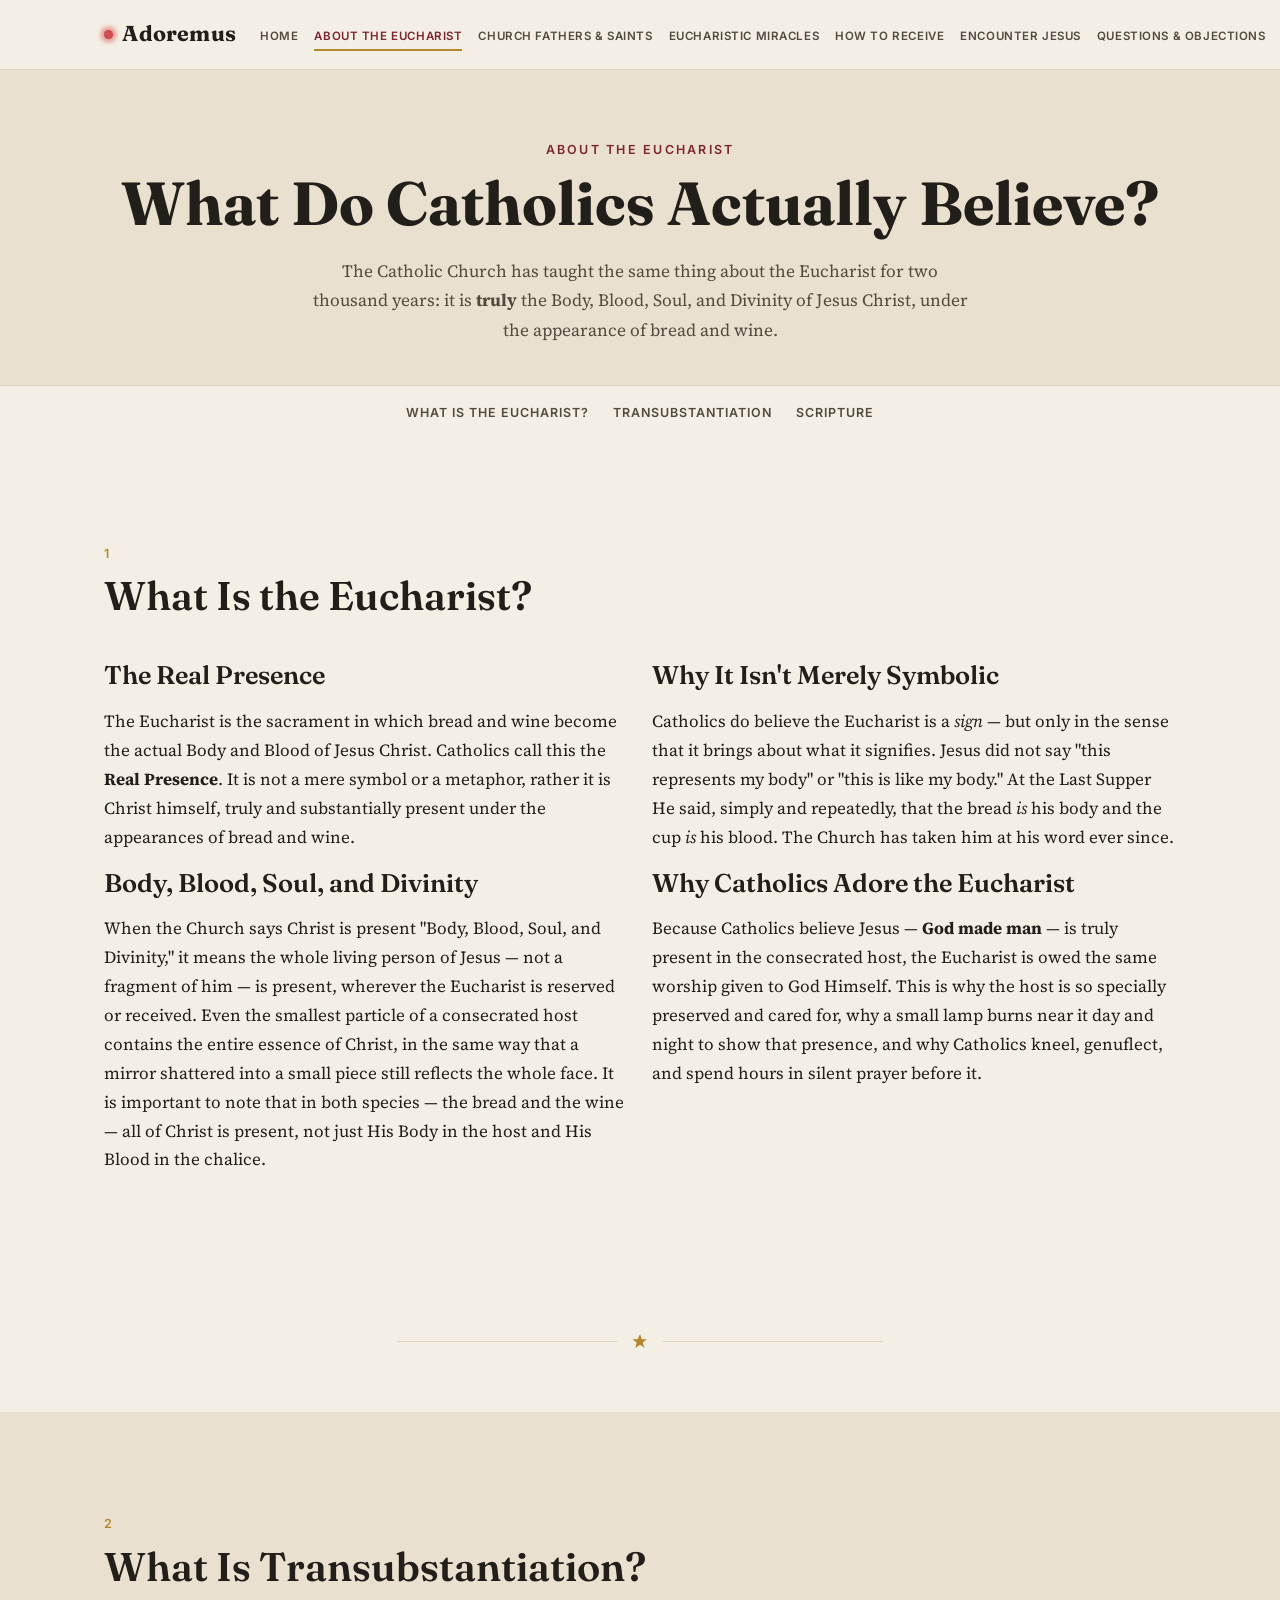
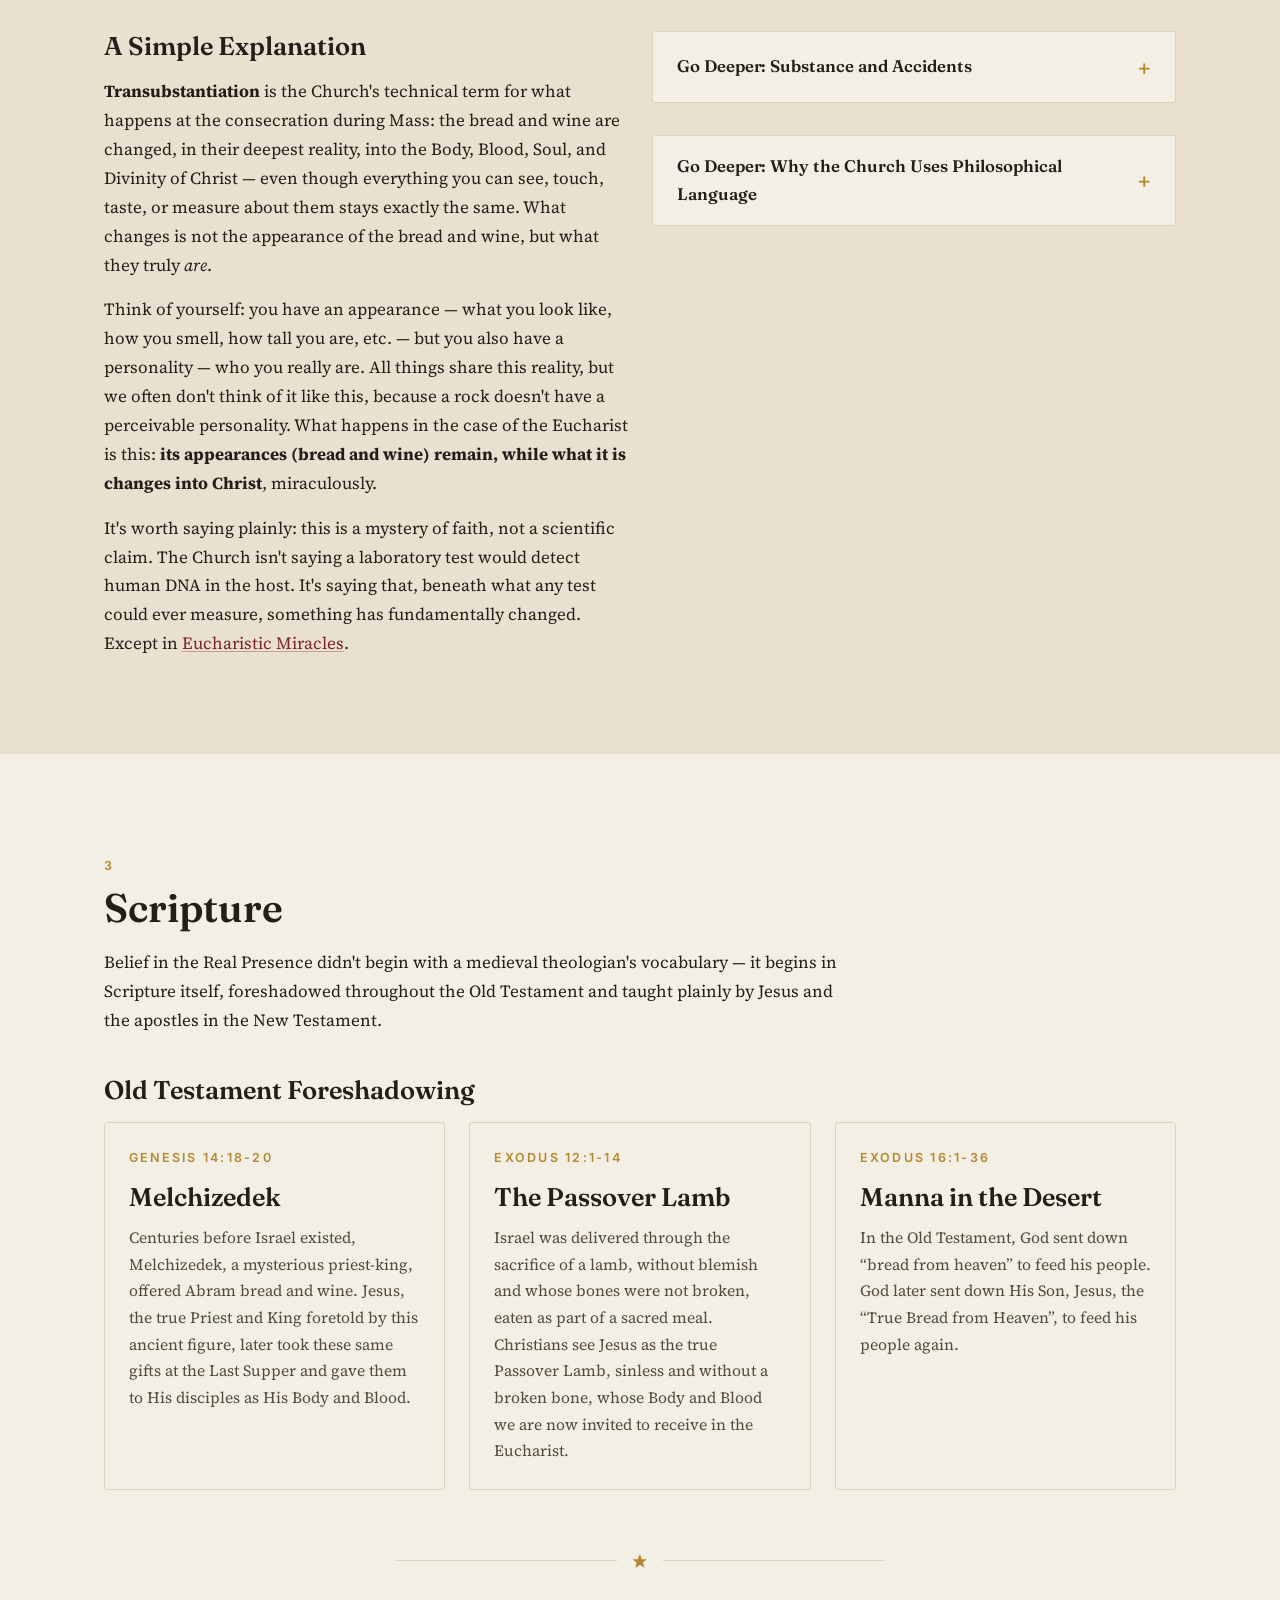
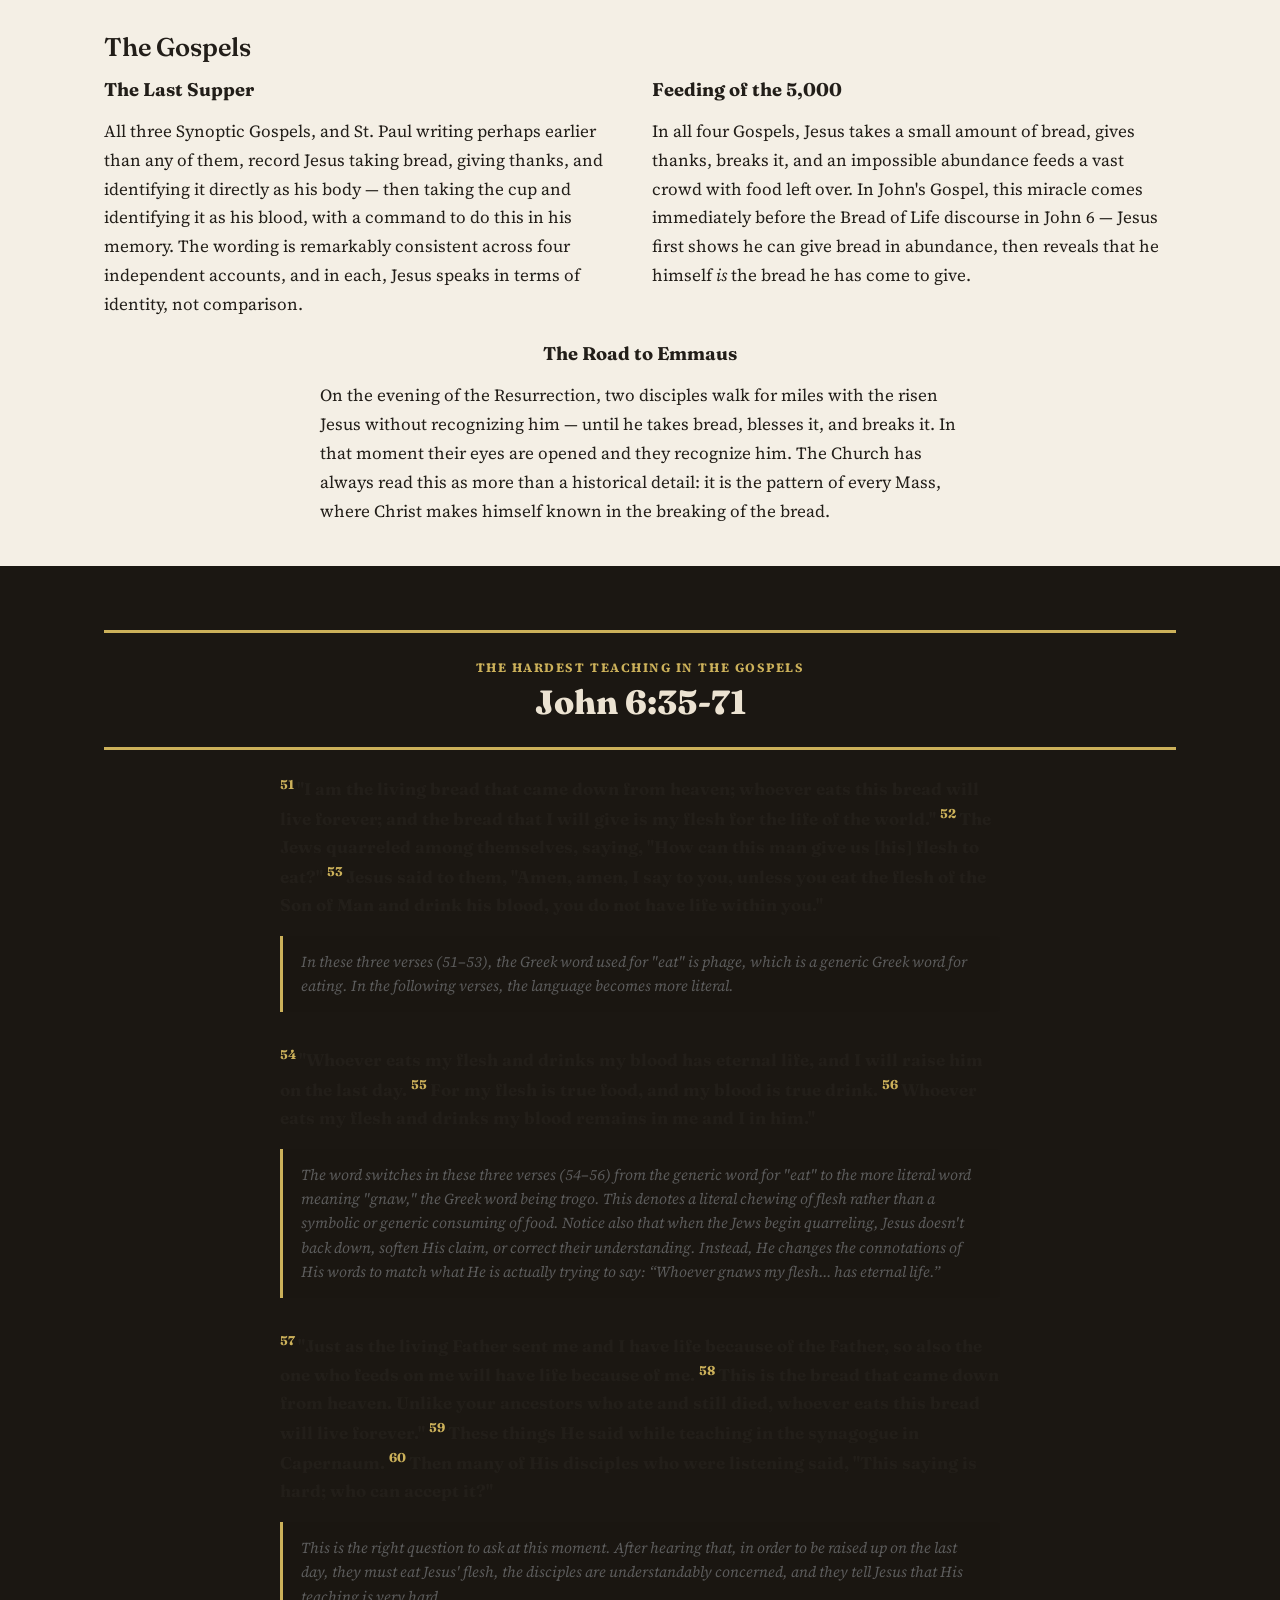
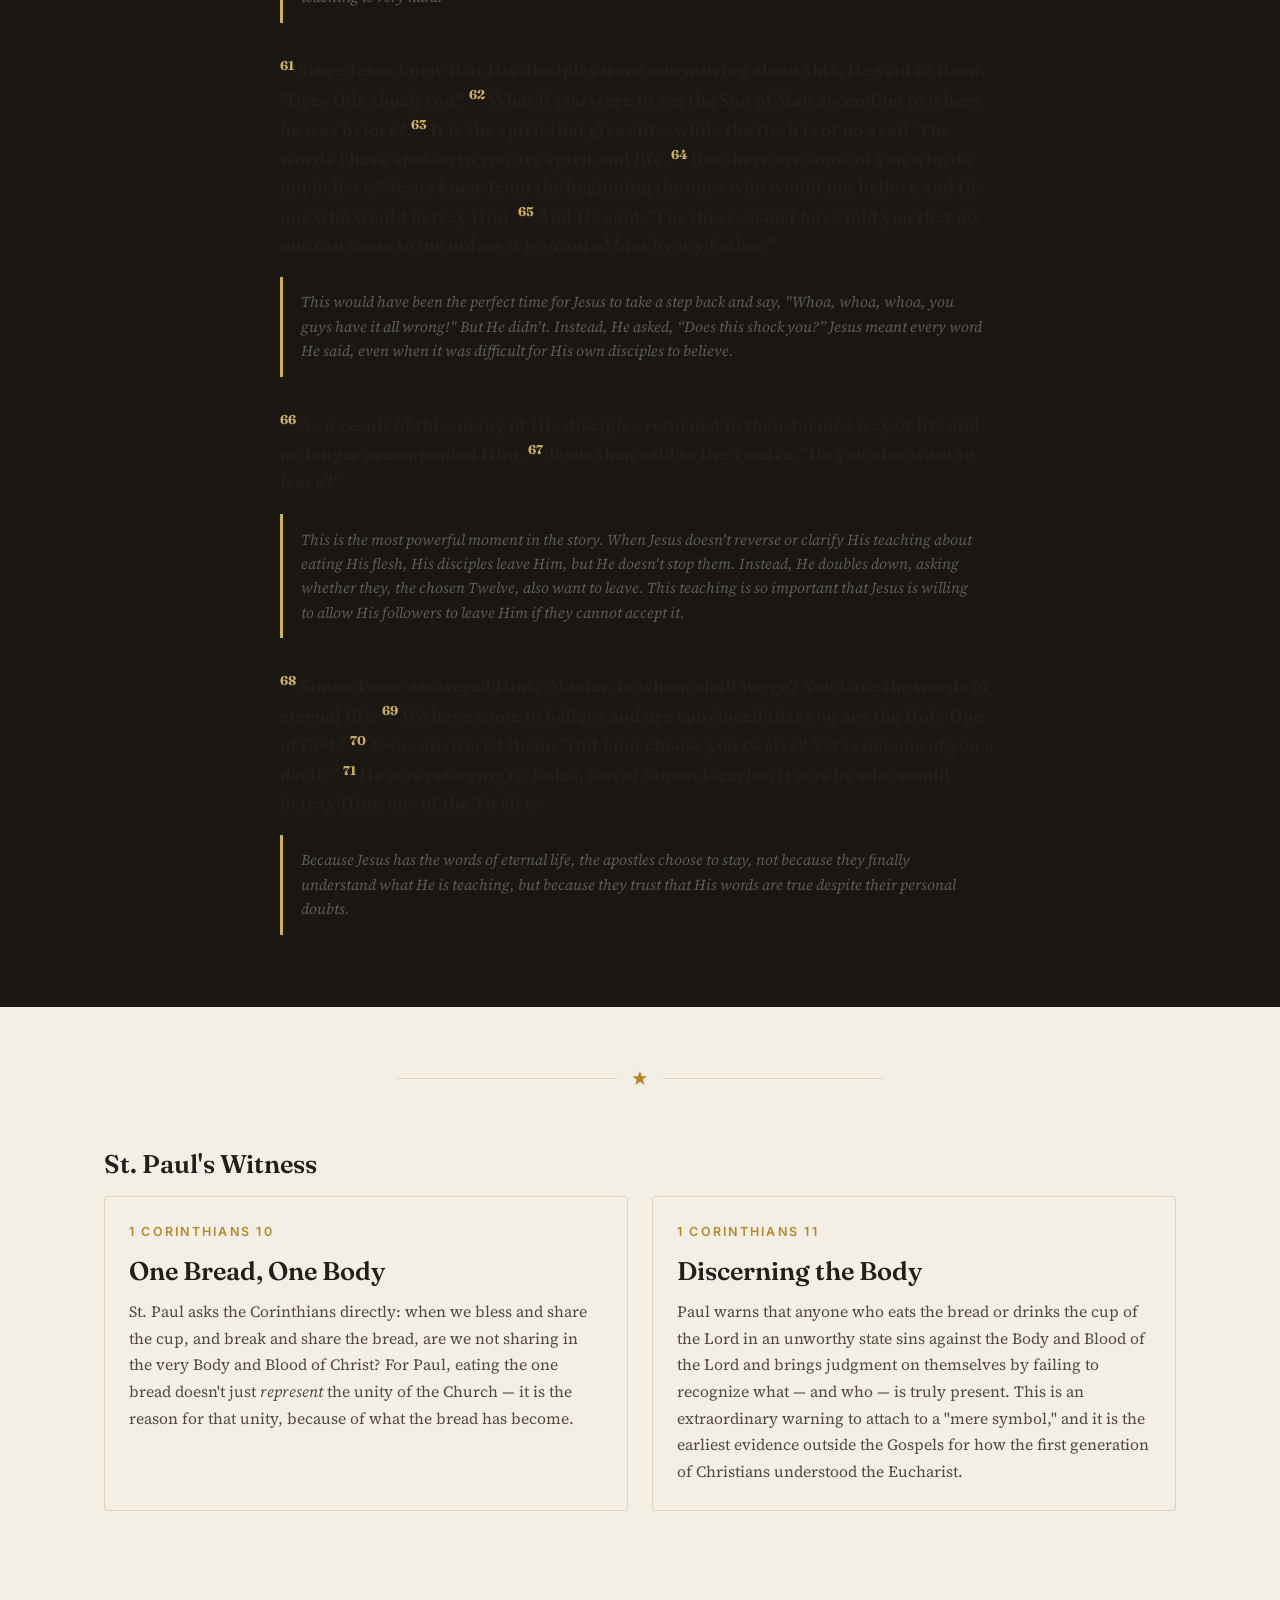
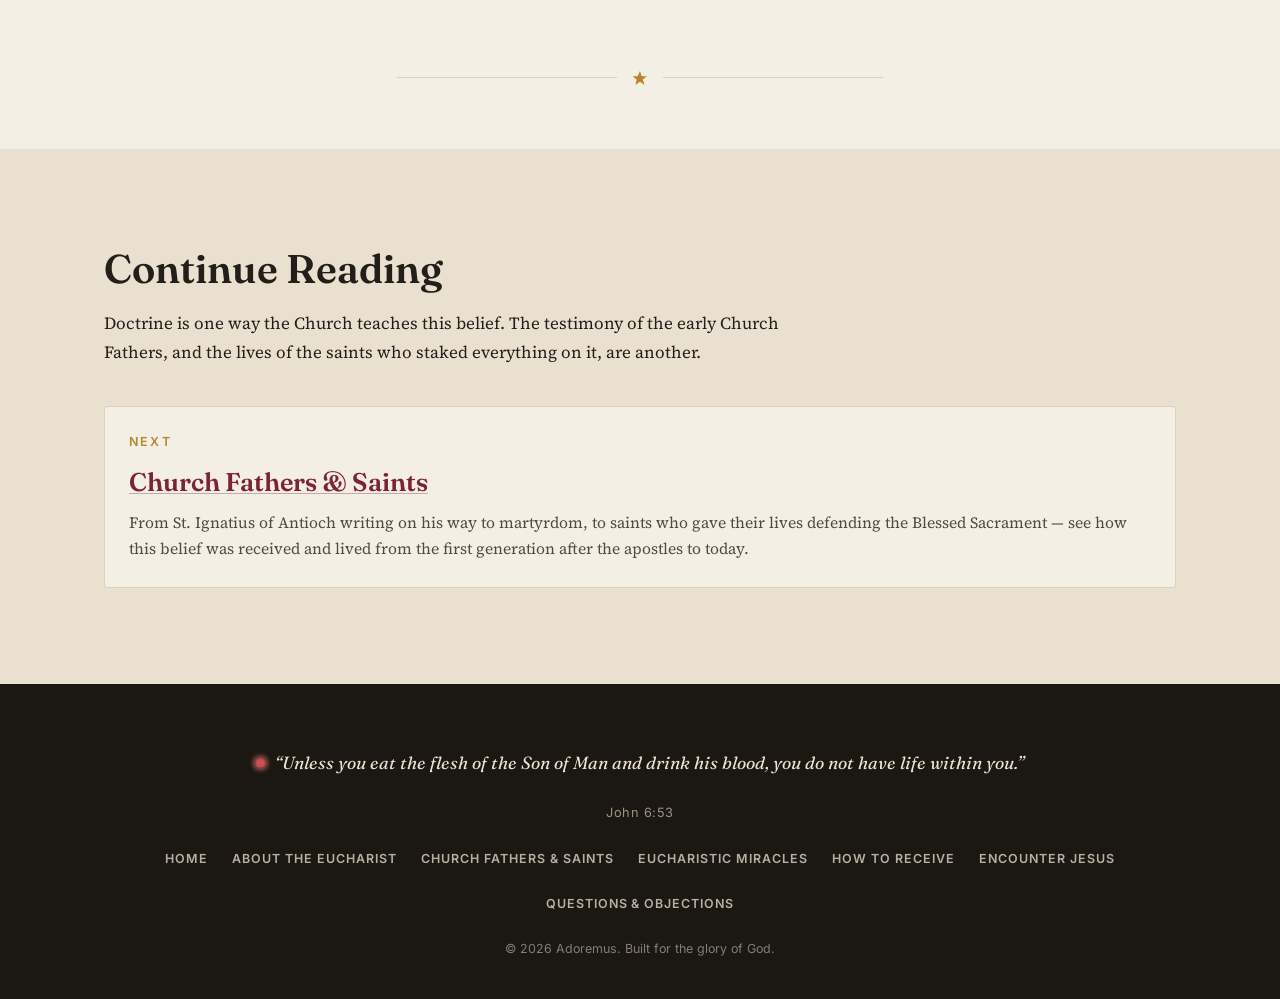
==== commit 4185fdf6: "jn 6 change in style" ====
--- a/about-eucharist.html
+++ b/about-eucharist.html
@@ -270,6 +270,51 @@
 </div>
 
 <!-- John 6:51–71: standalone, distinct section -->
+<style>
+  .hardest-teaching .jn6-verse {
+    margin: 0 0 1.1rem;
+    font-family: var(--font-display, serif);
+    font-weight: 700;
+    font-style: normal;
+    color: var(--color-ink);
+    line-height: 1.65;
+  }
+  .hardest-teaching .jn6-verse sup {
+    font-weight: 700;
+    color: var(--color-gold-bright);
+    margin-right: 0.25em;
+    font-size: 0.75em;
+  }
+  .hardest-teaching .jn6-commentary-wrap {
+    margin: 0 0 2rem;
+    padding: 0.85rem 1.1rem;
+    background: rgba(0,0,0,0.03);
+    border-left: 3px solid var(--color-gold-bright);
+    border-radius: 0 4px 4px 0;
+  }
+  .hardest-teaching .jn6-commentary-label {
+    display: block;
+    font-style: normal;
+    font-weight: 700;
+    font-size: 0.7rem;
+    letter-spacing: 0.1em;
+    text-transform: uppercase;
+    color: var(--color-gold-bright);
+    margin-bottom: 0.4rem;
+  }
+  .hardest-teaching .jn6-commentary {
+    margin: 0;
+    font-style: italic;
+    font-weight: 400;
+    font-size: 0.95rem;
+    color: var(--color-ink-muted, #5c5c5c);
+    line-height: 1.6;
+  }
+  .hardest-teaching .jn6-commentary q {
+    font-style: italic;
+  }
+</style>
+ 
 <div class="hardest-teaching">
   <div style="margin-top: var(--space-3); padding: var(--space-3) 0; border-top: 3px solid var(--color-gold-bright); border-bottom: 3px solid var(--color-gold-bright); text-align: center;">
     <p style="margin: 0 0 0.25rem; letter-spacing: 0.12em; text-transform: uppercase; font-size: 0.8rem; font-weight: 700; color: var(--color-gold-bright); opacity: 1;">
@@ -279,59 +324,79 @@
       John 6:35-71
     </h3>
   </div>
-
+ 
   <div style="max-width: 720px; margin: var(--space-3) auto 0;">
-
-  <p><strong>
-    51 "I am the living bread that came down from heaven; whoever eats this bread will live forever; and the bread that I will give is my flesh for the life of the world." 52 The Jews quarreled among themselves, saying, "How can this man give us [his] flesh to eat?" 53 Jesus said to them, "Amen, amen, I say to you, unless you eat the flesh of the Son of Man and drink his blood, you do not have life within you."
-  </strong></p>
-
-  <p><em>
-    In these three verses (51–53), the Greek word used for "eat" is <i>phage</i>, which is a generic Greek word for eating. In the following verses, the language becomes more literal.
-  </em></p>
-
-  <p><strong>
-    54 "Whoever eats my flesh and drinks my blood has eternal life, and I will raise him on the last day. 55 For my flesh is true food, and my blood is true drink. 56 Whoever eats my flesh and drinks my blood remains in me and I in him."
-  </strong></p>
-
-  <p><em>
-    The word switches in these three verses (54–56) from the generic word for "eat" to the more literal word meaning "gnaw," the Greek word being <i>trogo</i>. This denotes a literal chewing of flesh rather than a symbolic or generic consuming of food. Notice also that when the Jews begin quarreling, Jesus doesn't back down, soften His claim, or correct their understanding. Instead, He changes the connotations of His words to match what He is actually trying to say: <q>Whoever gnaws my flesh... has eternal life.</q>
-  </em></p>
-
-  <p><strong>
-    57 "Just as the living Father sent me and I have life because of the Father, so also the one who feeds on me will have life because of me. 58 This is the bread that came down from heaven. Unlike your ancestors who ate and still died, whoever eats this bread will live forever." 59 These things He said while teaching in the synagogue in Capernaum. 60 Then many of His disciples who were listening said, "This saying is hard; who can accept it?"
-  </strong></p>
-
-  <p><em>
-    This is the right question to ask at this moment. After hearing that, in order to be raised up on the last day, they must eat Jesus' flesh, the disciples are understandably concerned, and they tell Jesus that His teaching is very hard.
-  </em></p>
-
-  <p><strong>
-    61 Since Jesus knew that His disciples were murmuring about this, He said to them, "Does this shock you? 62 What if you were to see the Son of Man ascending to where he was before? 63 It is the spirit that gives life, while the flesh is of no avail. The words I have spoken to you are spirit and life. 64 But there are some of you who do not believe."
-    Jesus knew from the beginning the ones who would not believe and the one who would betray Him. 65 And He said, "For this reason I have told you that no one can come to me unless it is granted him by my Father."
-  </strong></p>
-
-  <p><em>
-    This would have been the perfect time for Jesus to take a step back and say, "Whoa, whoa, whoa, you guys have it all wrong!" But He didn't. Instead, He asked, <q>Does this shock you?</q> Jesus meant every word He said, even when it was difficult for His own disciples to believe.
-  </em></p>
-
-  <p><strong>
-    66 As a result of this, many of His disciples returned to their former way of life and no longer accompanied Him. 67 Jesus then said to the Twelve, "Do you also want to leave?"
-  </strong></p>
-
-  <p><em>
-    This is the most powerful moment in the story. When Jesus doesn't reverse or clarify His teaching about eating His flesh, His disciples leave Him, but He doesn't stop them. Instead, He doubles down, asking whether they, the chosen Twelve, also want to leave. This teaching is so important that Jesus is willing to allow His followers to leave Him if they cannot accept it.
-  </em></p>
-
-  <p><strong>
-    68 Simon Peter answered Him, "Master, to whom shall we go? You have the words of eternal life. 69 We have come to believe and are convinced that you are the Holy One of God." 70 Jesus answered them, "Did I not choose you twelve? Yet is not one of you a devil?" 71 He was referring to Judas, son of Simon Iscariot; it was he who would betray Him, one of the Twelve.
-  </strong></p>
-
-  <p><em>
-    Because Jesus has the words of eternal life, the apostles choose to stay, not because they finally understand what He is teaching, but because they trust that His words are true despite their personal doubts.
-  </em></p>
-
-</div>
+ 
+    <p class="jn6-verse"><strong>
+      <sup>51</sup>"I am the living bread that came down from heaven; whoever eats this bread will live forever; and the bread that I will give is my flesh for the life of the world." <sup>52</sup>The Jews quarreled among themselves, saying, "How can this man give us [his] flesh to eat?" <sup>53</sup>Jesus said to them, "Amen, amen, I say to you, unless you eat the flesh of the Son of Man and drink his blood, you do not have life within you."
+    </strong></p>
+ 
+    <div class="jn6-commentary-wrap">
+      <p class="jn6-commentary">
+        In these three verses (51&ndash;53), the Greek word used for "eat" is <i>phage</i>, which is a generic Greek word for eating. In the following verses, the language becomes more literal.
+      </p>
+    </div>
+ 
+    <p class="jn6-verse"><strong>
+      <sup>54</sup>"Whoever eats my flesh and drinks my blood has eternal life, and I will raise him on the last day. <sup>55</sup>For my flesh is true food, and my blood is true drink. <sup>56</sup>Whoever eats my flesh and drinks my blood remains in me and I in him."
+    </strong></p>
+ 
+    <div class="jn6-commentary-wrap">
+      <p class="jn6-commentary">
+        The word switches in these three verses (54&ndash;56) from the generic word for "eat" to the more literal word meaning "gnaw," the Greek word being <i>trogo</i>. This denotes a literal chewing of flesh rather than a symbolic or generic consuming of food. Notice also that when the Jews begin quarreling, Jesus doesn't back down, soften His claim, or correct their understanding. Instead, He changes the connotations of His words to match what He is actually trying to say: <q>Whoever gnaws my flesh&hellip; has eternal life.</q>
+      </p>
+    </div>
+ 
+    <p class="jn6-verse"><strong>
+      <sup>57</sup>"Just as the living Father sent me and I have life because of the Father, so also the one who feeds on me will have life because of me. <sup>58</sup>This is the bread that came down from heaven. Unlike your ancestors who ate and still died, whoever eats this bread will live forever." <sup>59</sup>These things He said while teaching in the synagogue in Capernaum. <sup>60</sup>Then many of His disciples who were listening said, "This saying is hard; who can accept it?"
+    </strong></p>
+ 
+    <div class="jn6-commentary-wrap">
+      <p class="jn6-commentary">
+        This is the right question to ask at this moment. After hearing that, in order to be raised up on the last day, they must eat Jesus' flesh, the disciples are understandably concerned, and they tell Jesus that His teaching is very hard.
+      </p>
+    </div>
+ 
+    <p class="jn6-verse"><strong>
+      <sup>61</sup>Since Jesus knew that His disciples were murmuring about this, He said to them, "Does this shock you?
+      <sup>62</sup>What if you were to see the Son of Man ascending to where he was before?
+      <sup>63</sup>It is the spirit that gives life, while the flesh is of no avail. The words I have spoken to you are spirit and life.
+      <sup>64</sup>But there are some of you who do not believe."
+      Jesus knew from the beginning the ones who would not believe and the one who would betray Him.
+      <sup>65</sup>And He said, "For this reason I have told you that no one can come to me unless it is granted him by my Father."
+    </strong></p>
+ 
+    <div class="jn6-commentary-wrap">
+      <p class="jn6-commentary">
+        This would have been the perfect time for Jesus to take a step back and say, "Whoa, whoa, whoa, you guys have it all wrong!" But He didn't. Instead, He asked, <q>Does this shock you?</q> Jesus meant every word He said, even when it was difficult for His own disciples to believe.
+      </p>
+    </div>
+ 
+    <p class="jn6-verse"><strong>
+      <sup>66</sup>As a result of this, many of His disciples returned to their former way of life and no longer accompanied Him.
+      <sup>67</sup>Jesus then said to the Twelve, "Do you also want to leave?"
+    </strong></p>
+ 
+    <div class="jn6-commentary-wrap">
+      <p class="jn6-commentary">
+        This is the most powerful moment in the story. When Jesus doesn't reverse or clarify His teaching about eating His flesh, His disciples leave Him, but He doesn't stop them. Instead, He doubles down, asking whether they, the chosen Twelve, also want to leave. This teaching is so important that Jesus is willing to allow His followers to leave Him if they cannot accept it.
+      </p>
+    </div>
+ 
+    <p class="jn6-verse"><strong>
+      <sup>68</sup>Simon Peter answered Him, "Master, to whom shall we go? You have the words of eternal life.
+      <sup>69</sup>We have come to believe and are convinced that you are the Holy One of God."
+      <sup>70</sup>Jesus answered them, "Did I not choose you twelve? Yet is not one of you a devil?"
+      <sup>71</sup>He was referring to Judas, son of Simon Iscariot; it was he who would betray Him, one of the Twelve.
+    </strong></p>
+ 
+    <div class="jn6-commentary-wrap">
+      <p class="jn6-commentary">
+        Because Jesus has the words of eternal life, the apostles choose to stay, not because they finally understand what He is teaching, but because they trust that His words are true despite their personal doubts.
+      </p>
+    </div>
+ 
+  </div>
 </div>
  
 <div class="divider" role="presentation">
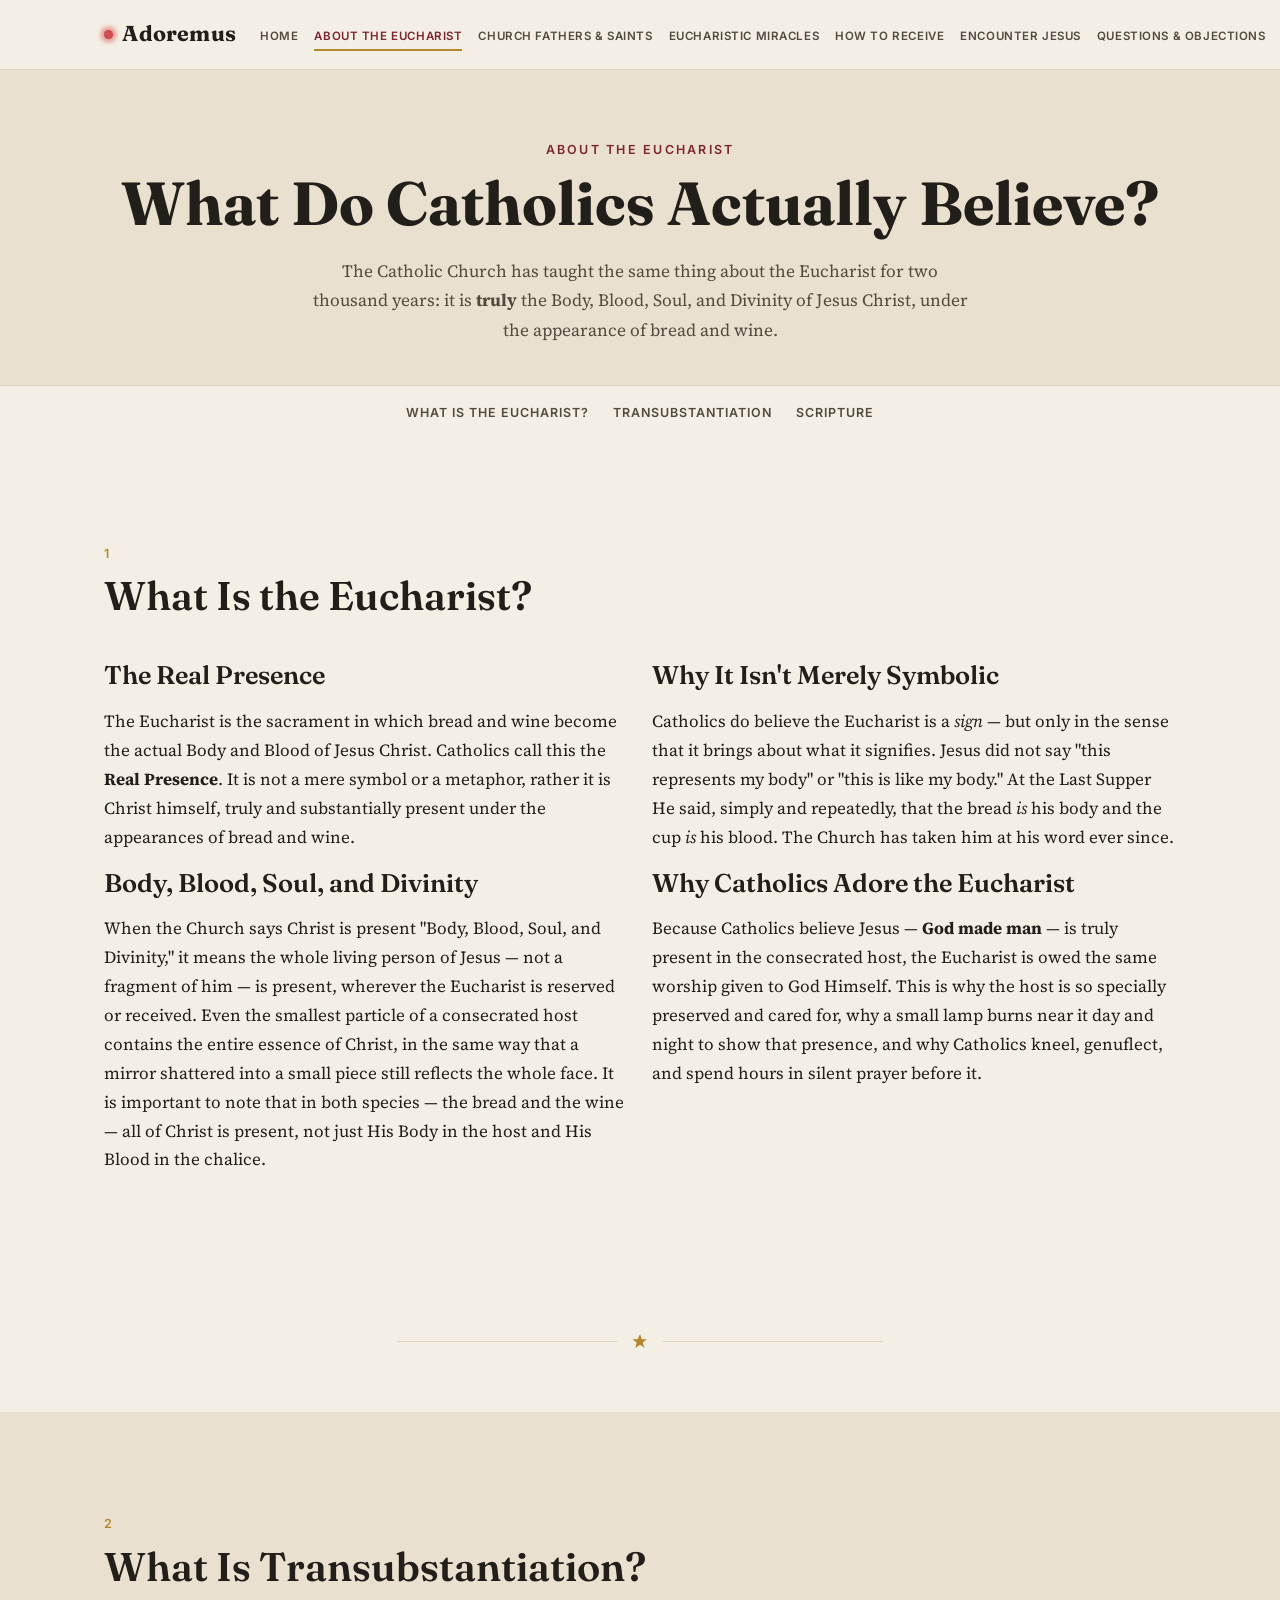
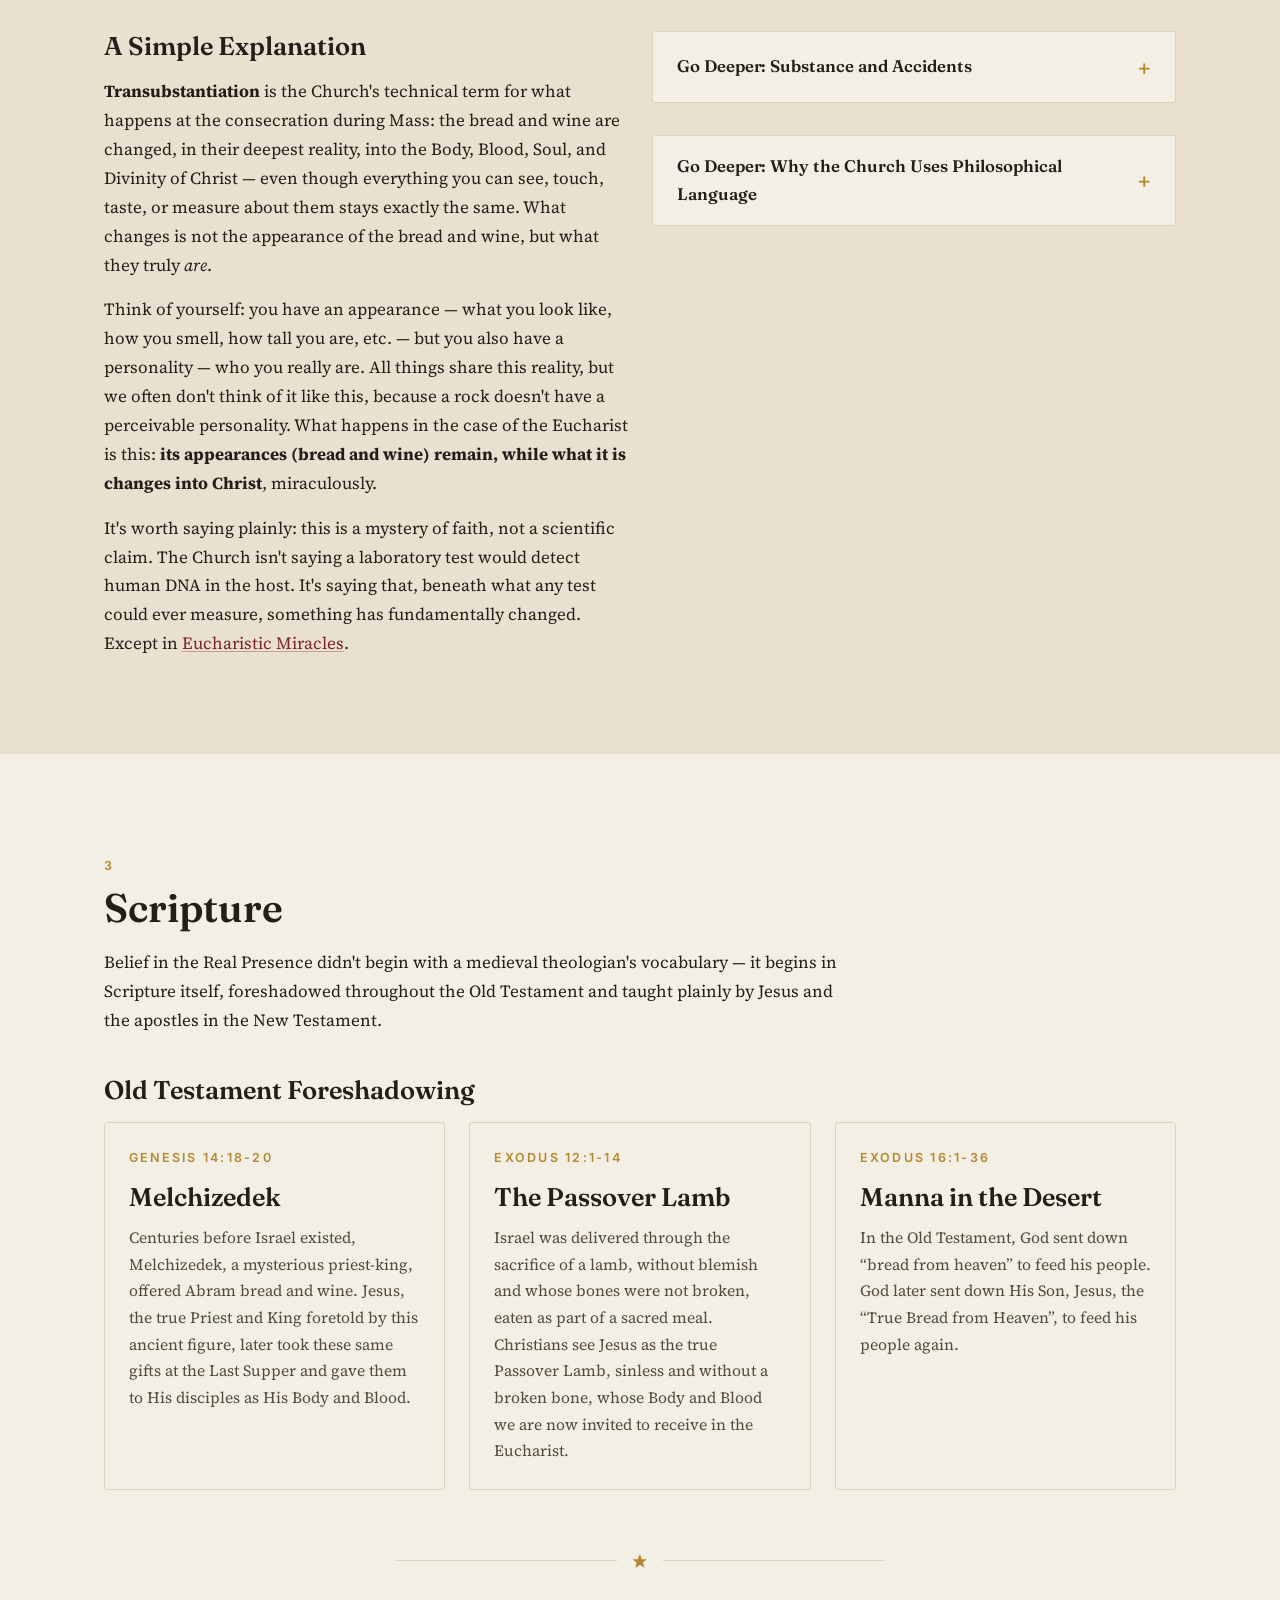
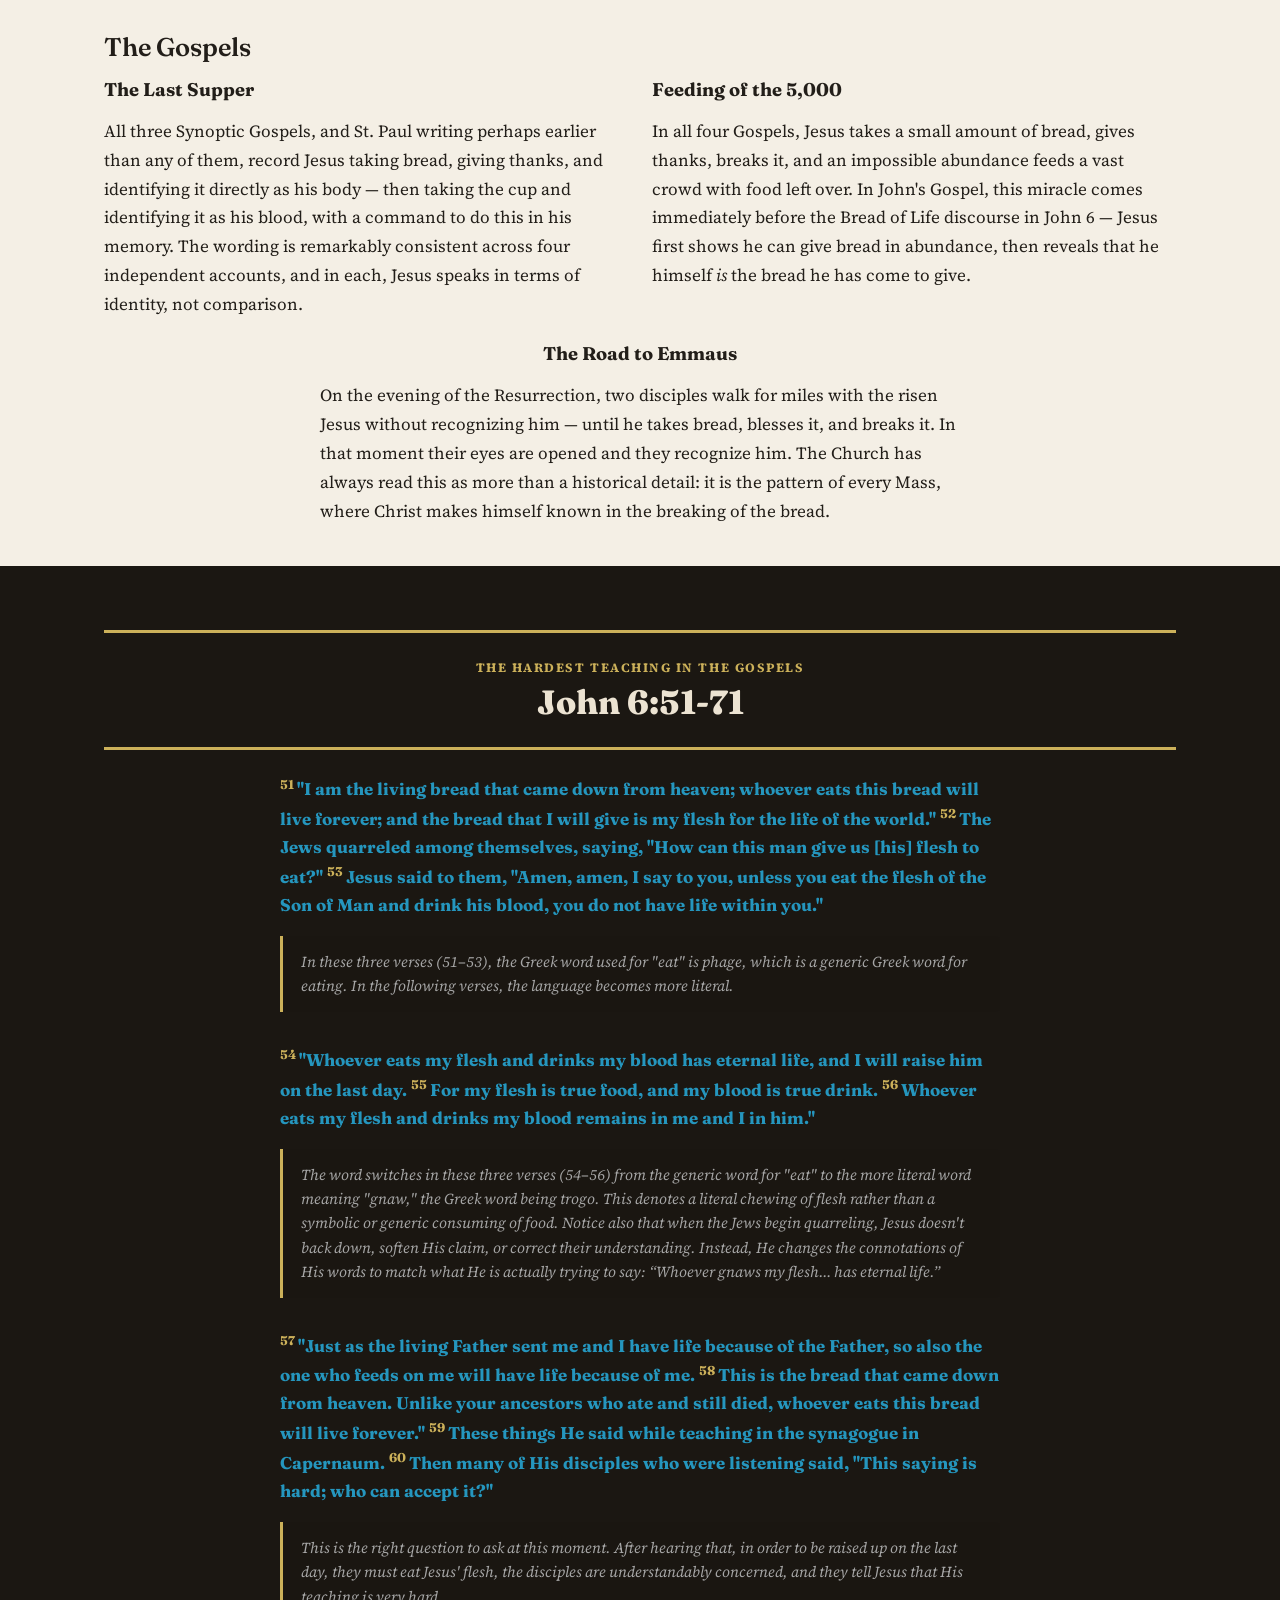
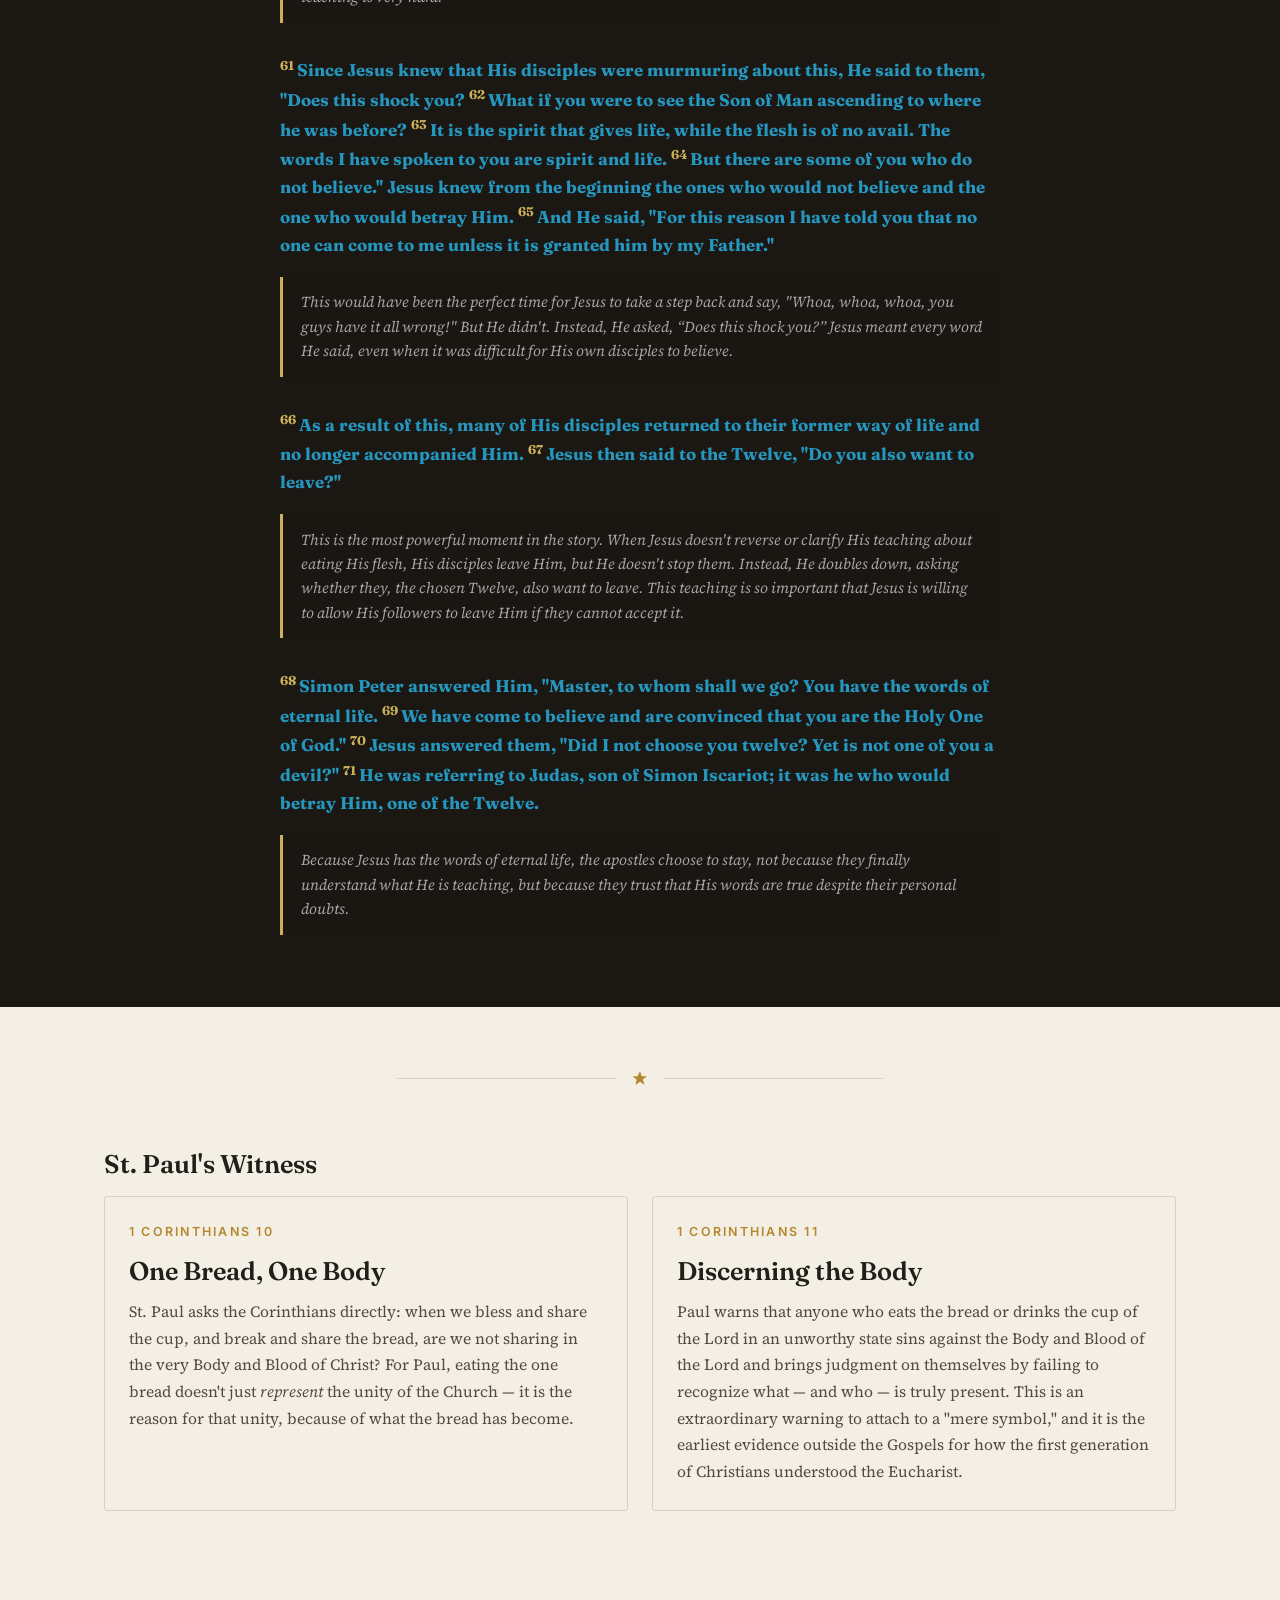
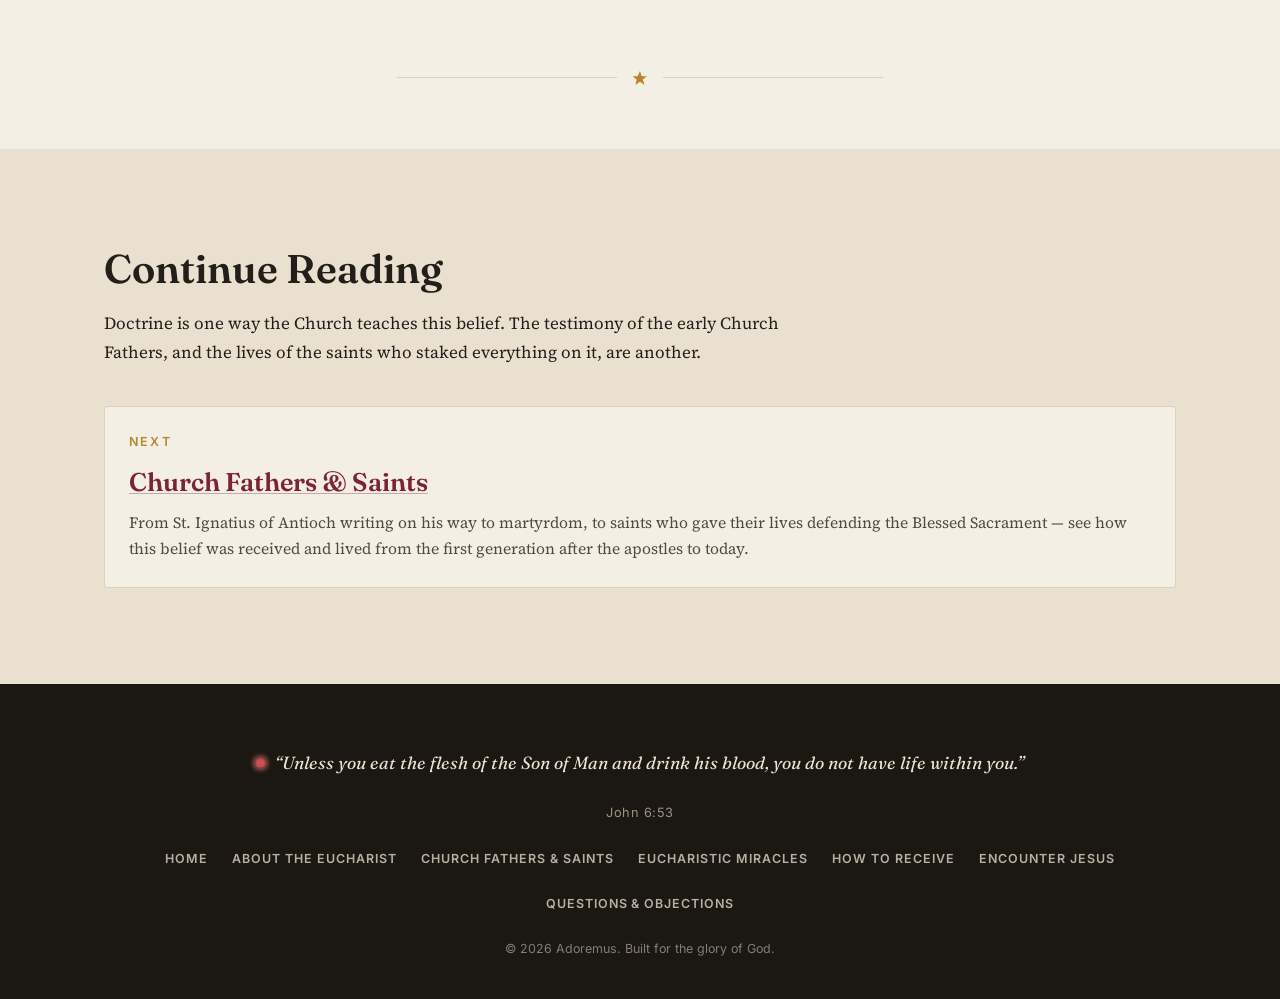
==== commit ae144e41: "Update about-eucharist.html" ====
--- a/about-eucharist.html
+++ b/about-eucharist.html
@@ -270,50 +270,7 @@
 </div>
 
 <!-- John 6:51–71: standalone, distinct section -->
-<style>
-  .hardest-teaching .jn6-verse {
-    margin: 0 0 1.1rem;
-    font-family: var(--font-display, serif);
-    font-weight: 700;
-    font-style: normal;
-    color: var(--color-ink);
-    line-height: 1.65;
-  }
-  .hardest-teaching .jn6-verse sup {
-    font-weight: 700;
-    color: var(--color-gold-bright);
-    margin-right: 0.25em;
-    font-size: 0.75em;
-  }
-  .hardest-teaching .jn6-commentary-wrap {
-    margin: 0 0 2rem;
-    padding: 0.85rem 1.1rem;
-    background: rgba(0,0,0,0.03);
-    border-left: 3px solid var(--color-gold-bright);
-    border-radius: 0 4px 4px 0;
-  }
-  .hardest-teaching .jn6-commentary-label {
-    display: block;
-    font-style: normal;
-    font-weight: 700;
-    font-size: 0.7rem;
-    letter-spacing: 0.1em;
-    text-transform: uppercase;
-    color: var(--color-gold-bright);
-    margin-bottom: 0.4rem;
-  }
-  .hardest-teaching .jn6-commentary {
-    margin: 0;
-    font-style: italic;
-    font-weight: 400;
-    font-size: 0.95rem;
-    color: var(--color-ink-muted, #5c5c5c);
-    line-height: 1.6;
-  }
-  .hardest-teaching .jn6-commentary q {
-    font-style: italic;
-  }
-</style>
+
  
 <div class="hardest-teaching">
   <div style="margin-top: var(--space-3); padding: var(--space-3) 0; border-top: 3px solid var(--color-gold-bright); border-bottom: 3px solid var(--color-gold-bright); text-align: center;">
@@ -321,7 +278,7 @@
       The Hardest Teaching in the Gospels
     </p>
     <h3 style="margin: 0; font-family: var(--font-display); font-size: 2.1rem; font-weight: 800; letter-spacing: 0;">
-      John 6:35-71
+      John 6:51-71
     </h3>
   </div>
  
--- a/css/style.css
+++ b/css/style.css
@@ -1513,4 +1513,47 @@
 
 .miracle-source-note a:hover {
   color: #2b2b2b;
-}+}
+
+.hardest-teaching .jn6-verse {
+    margin: 0 0 1.1rem;
+    font-family: var(--font-display, serif);
+    font-weight: 700;
+    font-style: normal;
+    color: #2596be;
+    line-height: 1.65;
+  }
+  .hardest-teaching .jn6-verse sup {
+    font-weight: 700;
+    color: var(--color-gold-bright);
+    margin-right: 0.25em;
+    font-size: 0.75em;
+  }
+  .hardest-teaching .jn6-commentary-wrap {
+    margin: 0 0 2rem;
+    padding: 0.85rem 1.1rem;
+    background: rgba(0,0,0,0.03);
+    border-left: 3px solid var(--color-gold-bright);
+    border-radius: 0 4px 4px 0;
+  }
+  .hardest-teaching .jn6-commentary-label {
+    display: block;
+    font-style: normal;
+    font-weight: 700;
+    font-size: 0.7rem;
+    letter-spacing: 0.1em;
+    text-transform: uppercase;
+    color: var(--color-gold-bright);
+    margin-bottom: 0.4rem;
+  }
+  .hardest-teaching .jn6-commentary {
+    margin: 0;
+    font-style: italic;
+    font-weight: 400;
+    font-size: 0.95rem;
+    color: #a6a6a6;
+    line-height: 1.6;
+  }
+  .hardest-teaching .jn6-commentary q {
+    font-style: italic;
+  }
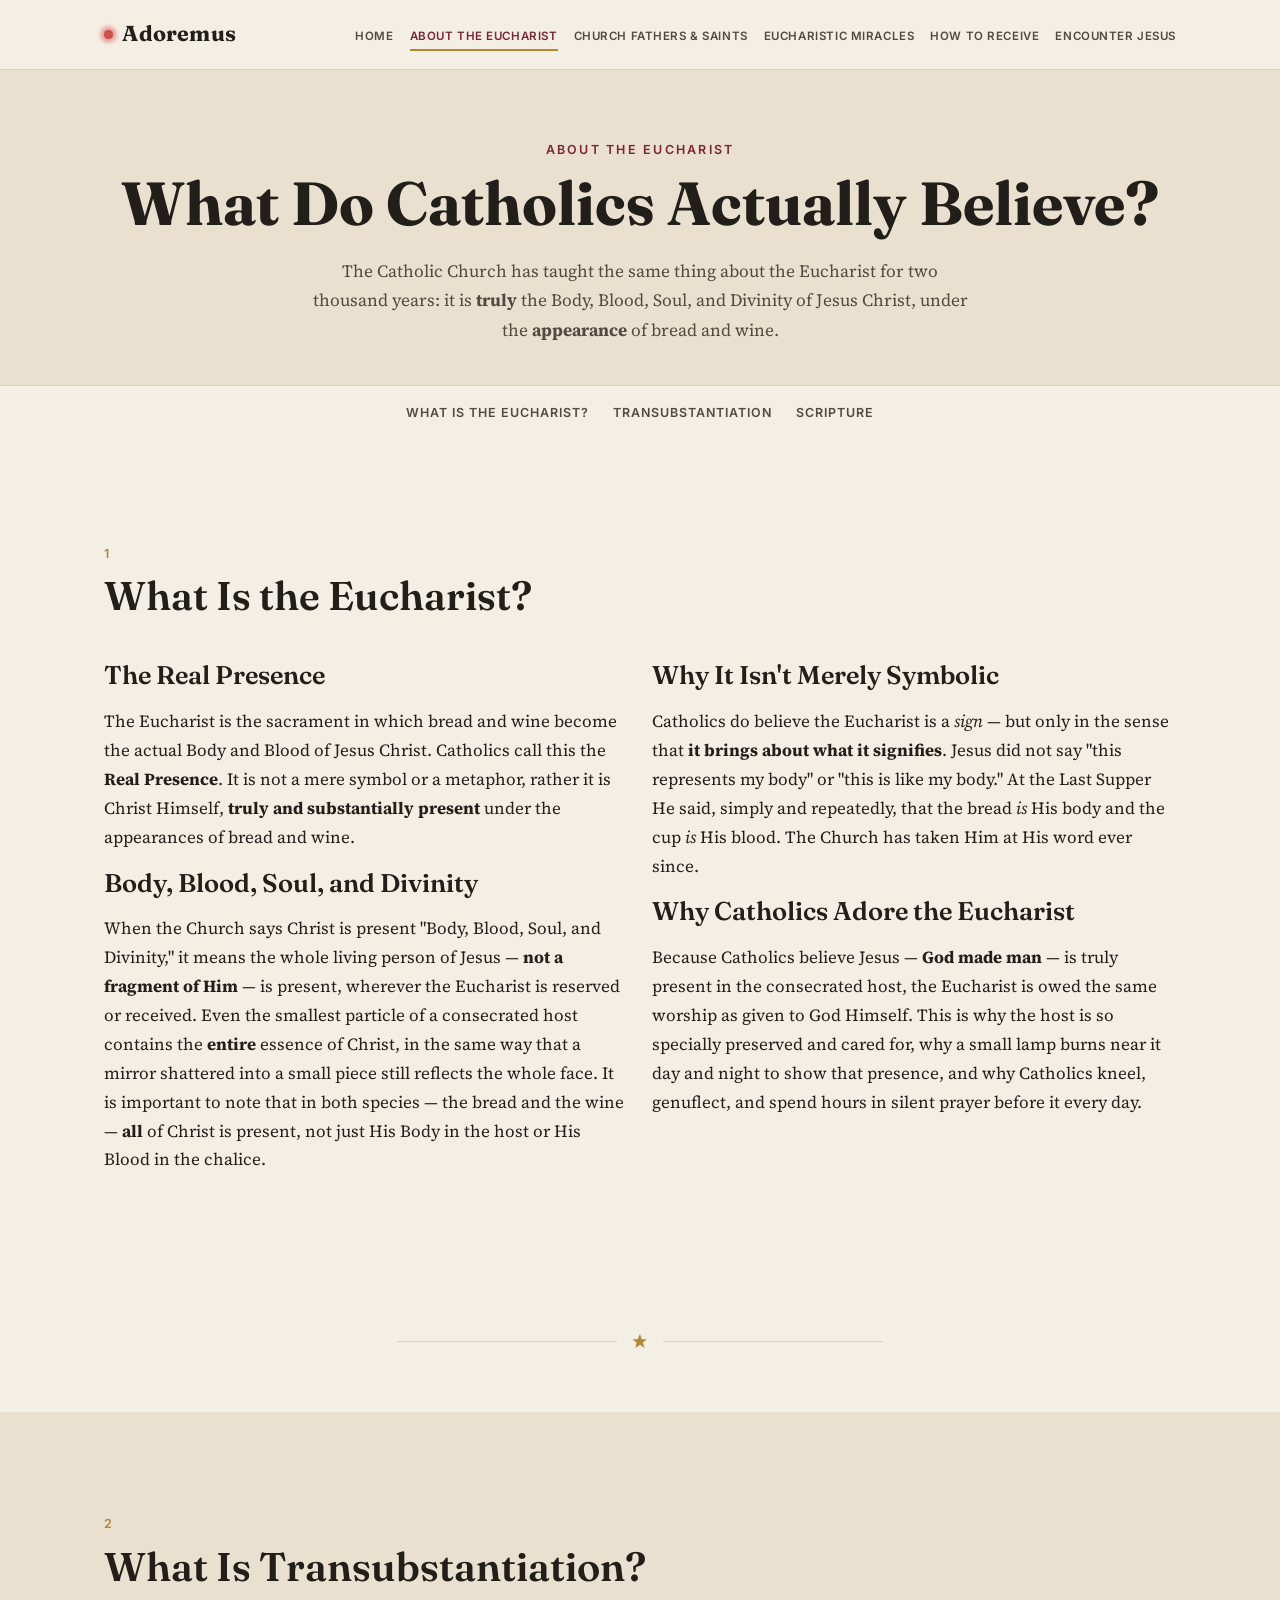
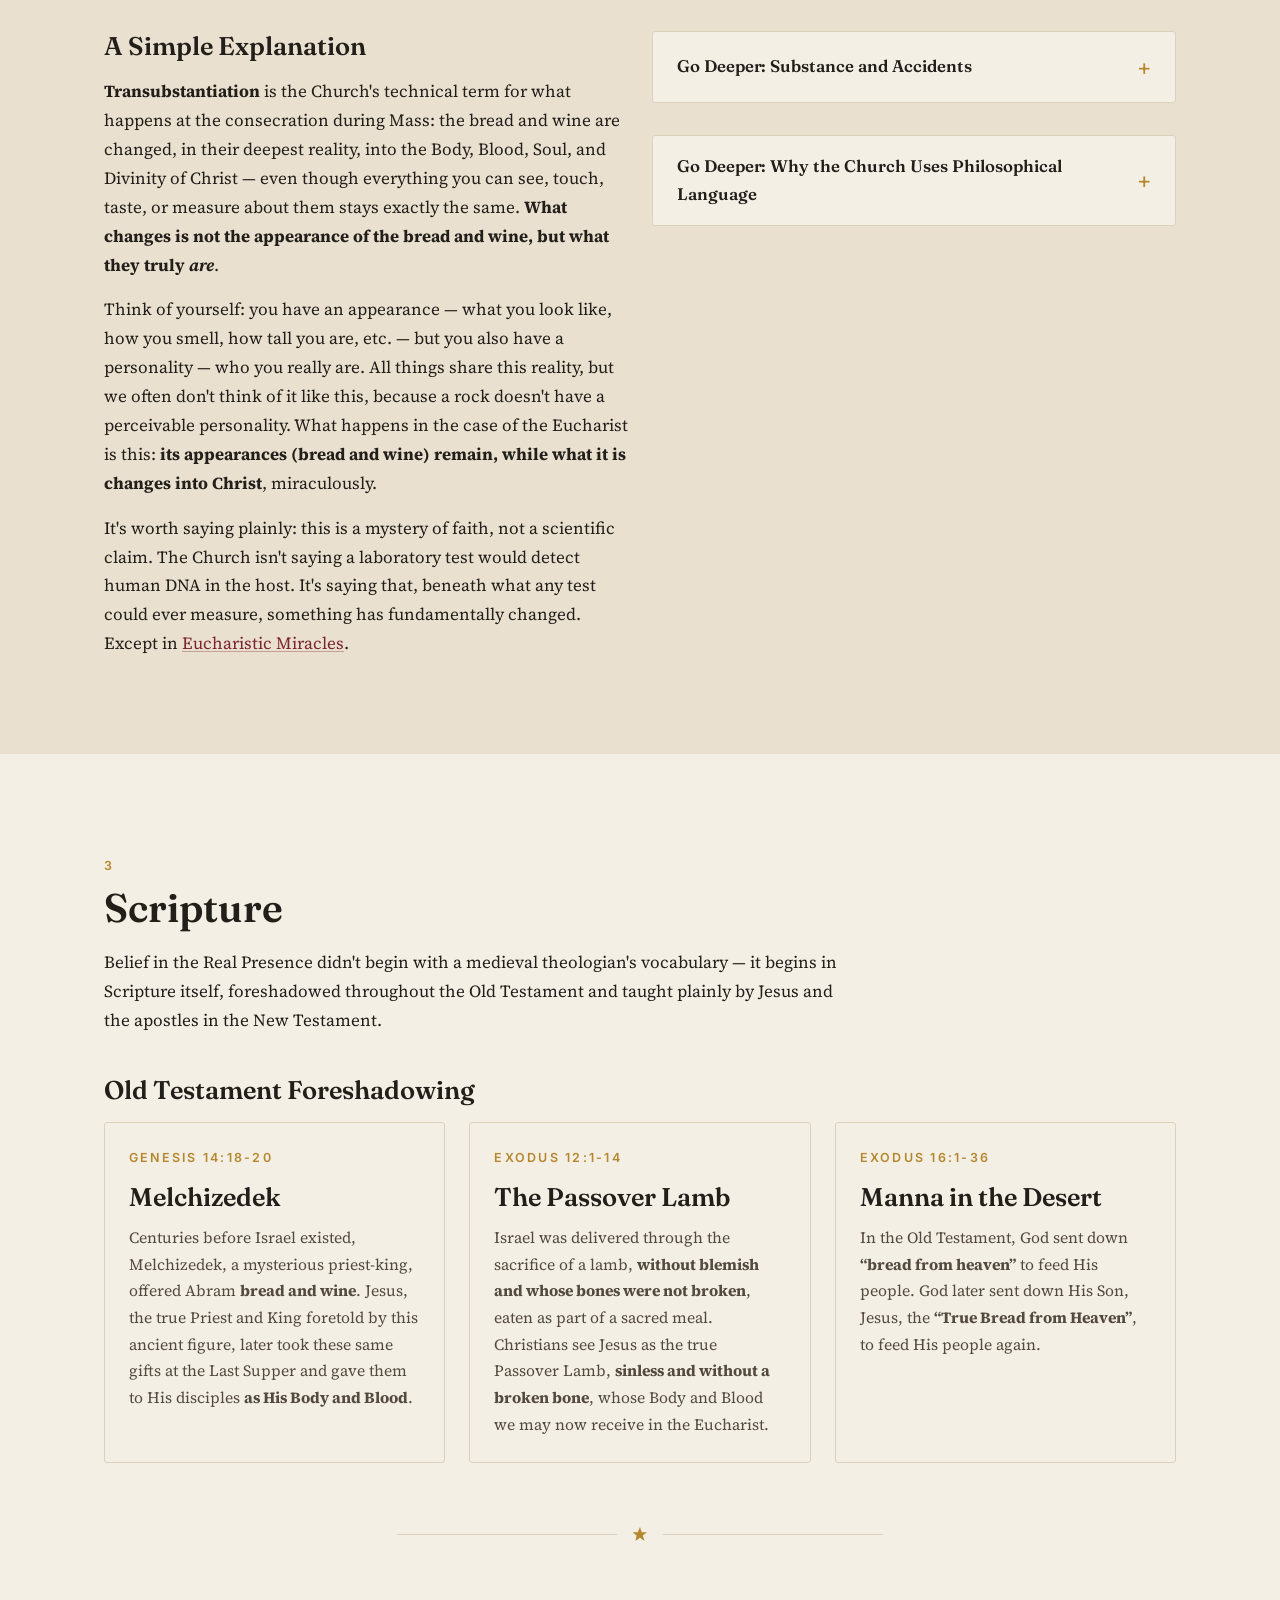
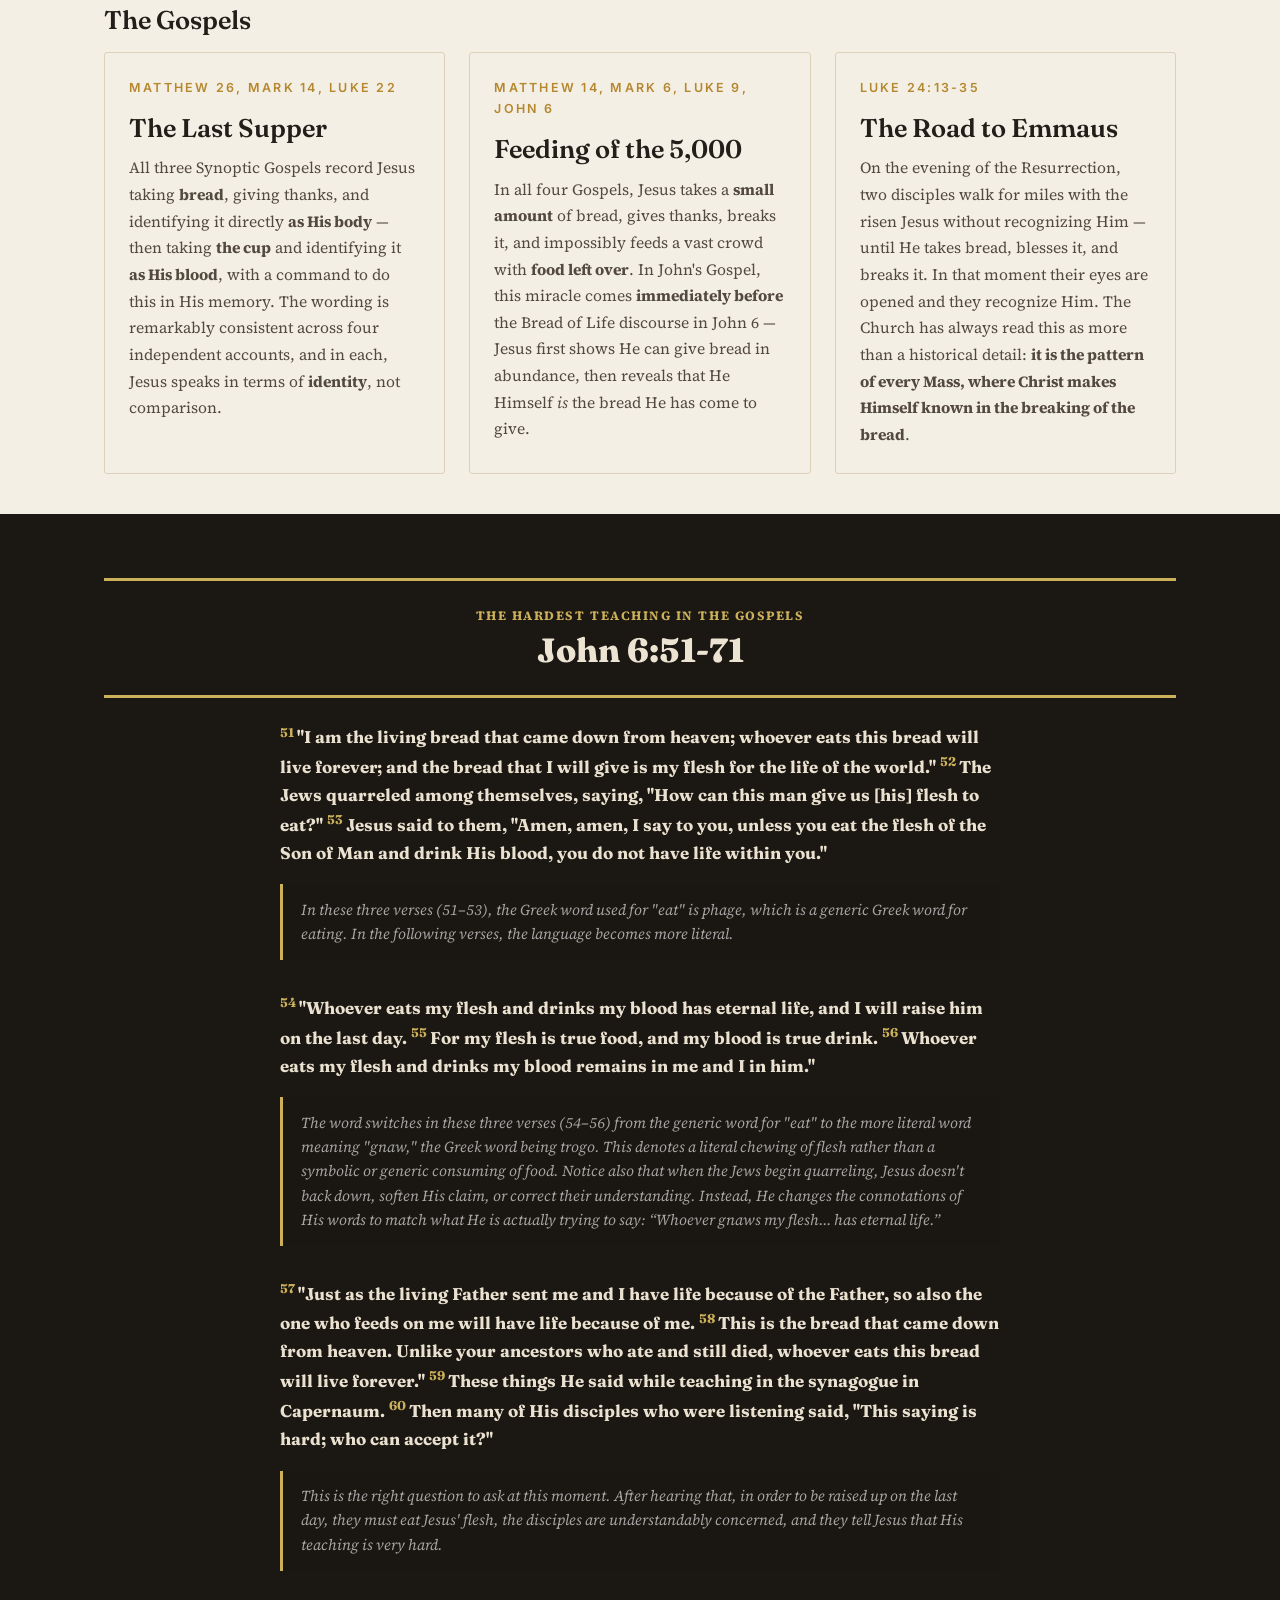
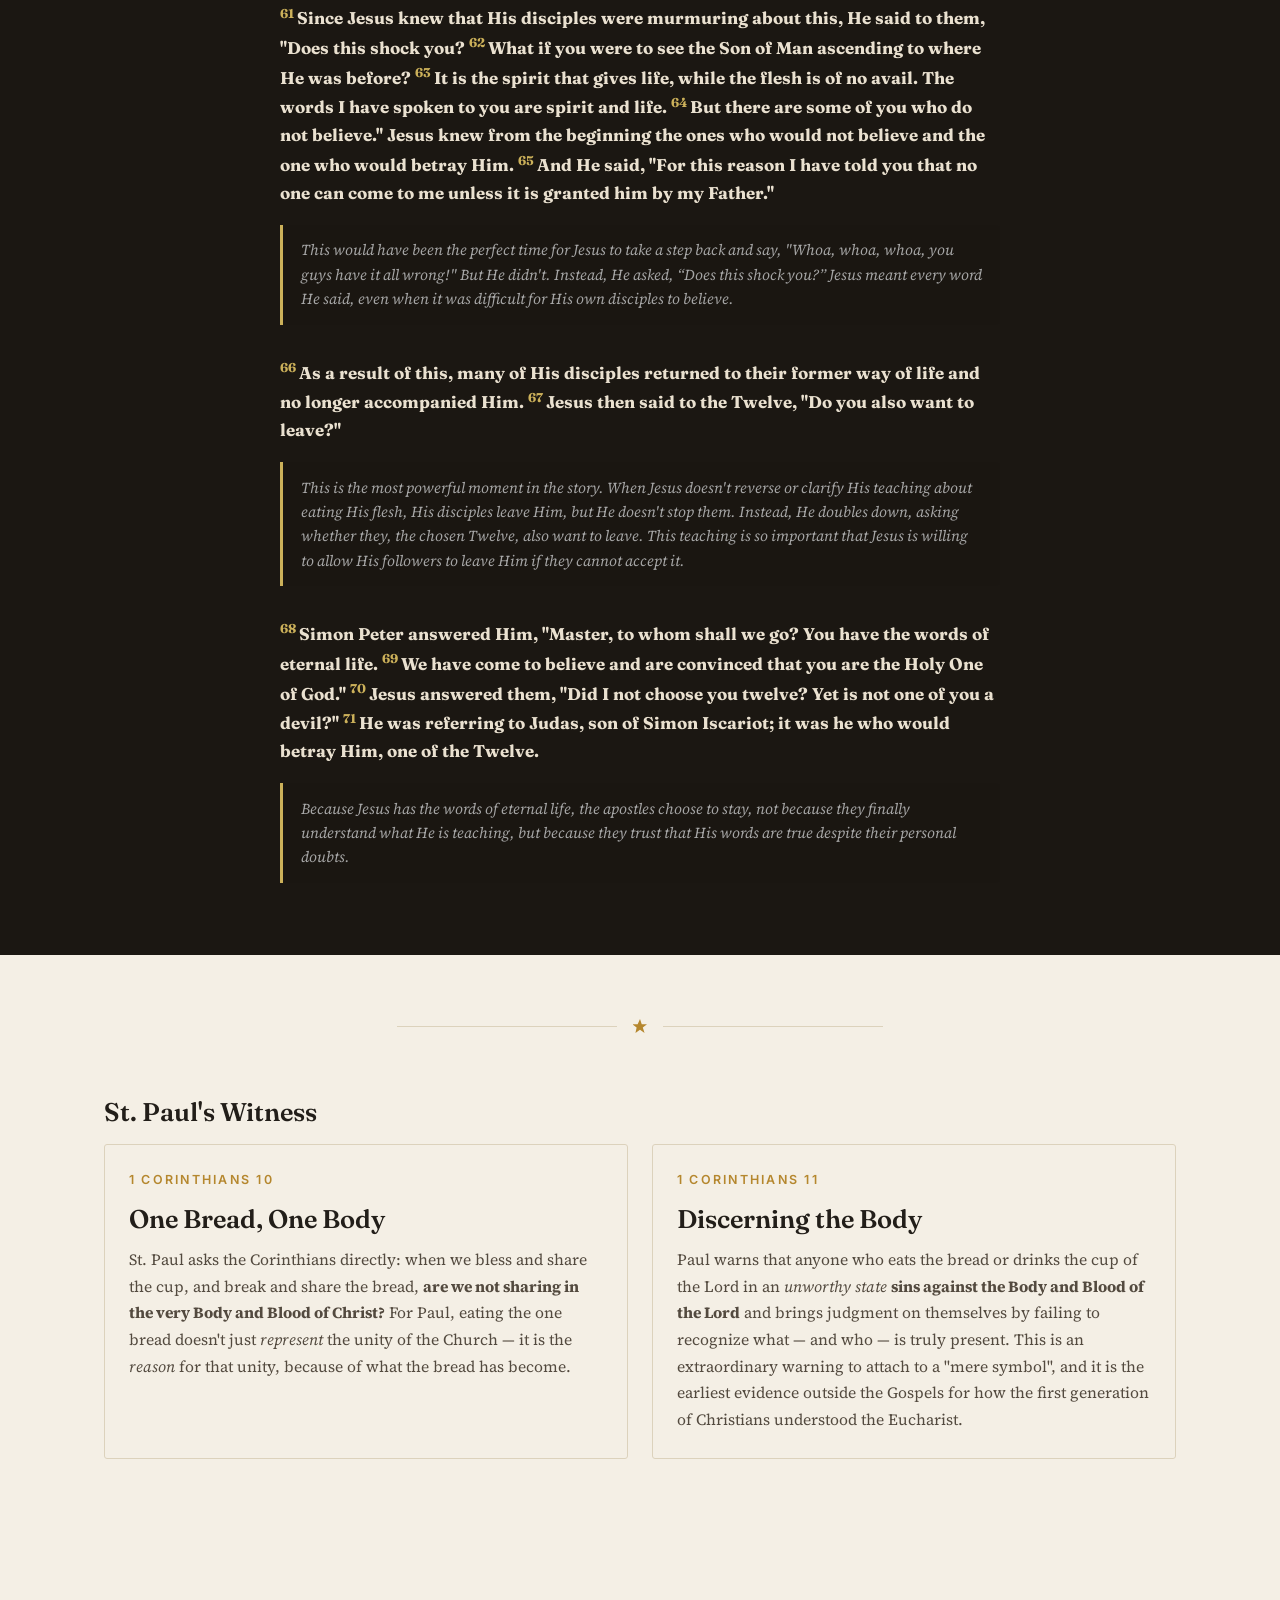
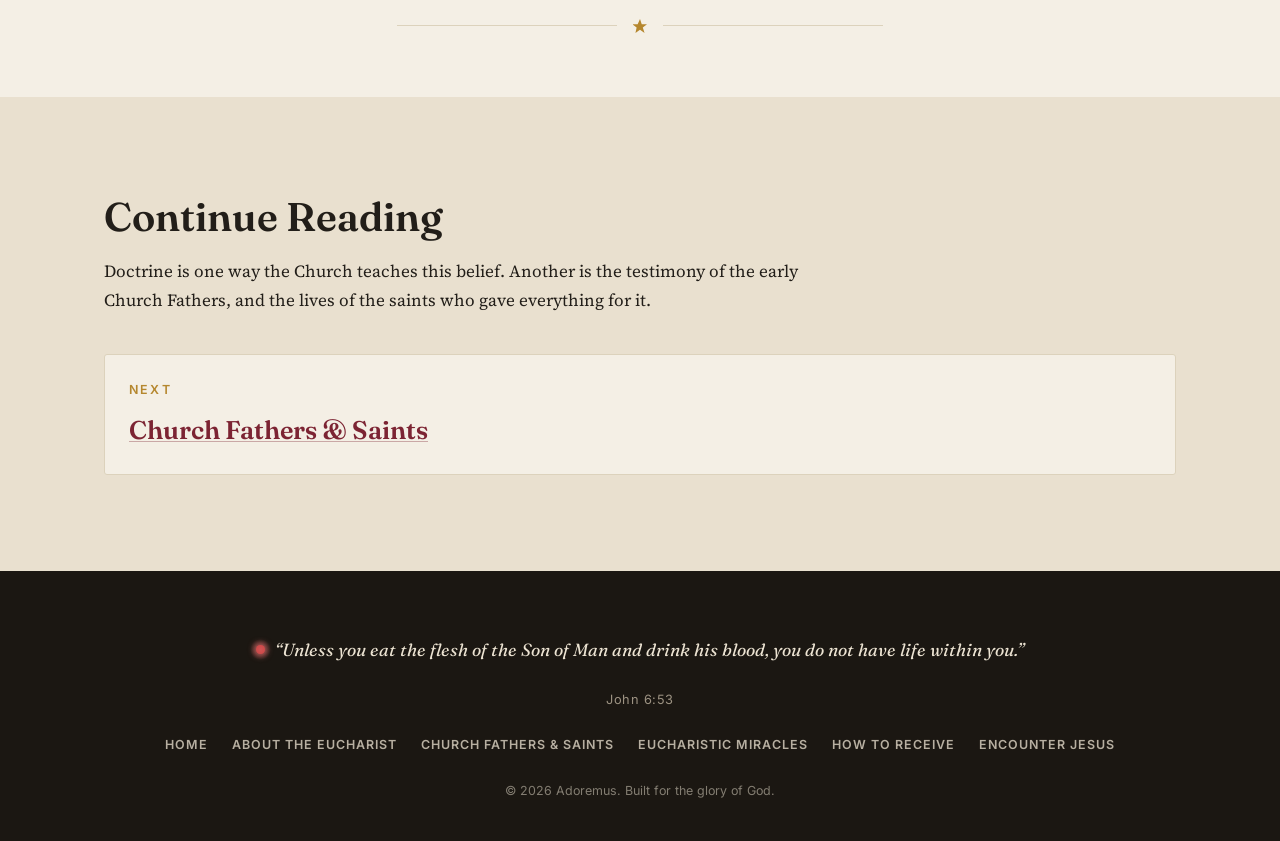
==== commit de76bb59: "finish about eucharist pt 1" ====
--- a/about-eucharist.html
+++ b/about-eucharist.html
@@ -22,7 +22,7 @@
         <h1>What Do Catholics Actually Believe?</h1>
         <p>
           The Catholic Church has taught the same thing about the
-          Eucharist for two thousand years: it is <b>truly</b> the Body, Blood, Soul, and Divinity of Jesus Christ, under the appearance of bread and wine.
+          Eucharist for two thousand years: it is <b>truly</b> the Body, Blood, Soul, and Divinity of Jesus Christ, under the <b>appearance</b> of bread and wine.
         </p>
       </div>
     </header>
@@ -50,7 +50,7 @@
               The Eucharist is the sacrament in which bread and wine become the actual Body and Blood of
               Jesus Christ. Catholics call this the <strong>Real
               Presence</strong>. It is not a mere symbol or a
-              metaphor, rather it is Christ himself, truly and substantially present
+              metaphor, rather it is Christ Himself, <strong>truly and substantially present</strong>
               under the appearances of bread and wine.
             </p>
 
@@ -58,12 +58,12 @@
             <p>
               When the Church says Christ is present "Body, Blood, Soul, and
               Divinity," it means the whole living person of Jesus &mdash;
-              not a fragment of him &mdash; is present, wherever the
+              <b>not a fragment of Him</b> &mdash; is present, wherever the
               Eucharist is reserved or received. Even the smallest particle
-              of a consecrated host contains the entire essence of Christ, in the same
+              of a consecrated host contains the <b>entire</b> essence of Christ, in the same
               way that a mirror shattered into a small piece still reflects the
               whole face. It is important to note that in both species &mdash; the bread and the wine &mdash;
-              all of Christ is present, not just His Body in the host and His Blood in the chalice.
+              <b>all</b> of Christ is present, not just His Body in the host or His Blood in the chalice.
             </p>
           </div>
 
@@ -71,21 +71,21 @@
             <h3>Why It Isn't Merely Symbolic</h3>
             <p>
               Catholics do believe the Eucharist is a <em>sign</em> &mdash;
-              but only in the sense that it brings about what it signifies.
+              but only in the sense that <strong>it brings about what it signifies</strong>.
               Jesus did not say "this represents my body" or "this is like
               my body." At the Last Supper He said, simply and repeatedly,
-              that the bread <em>is</em> his body and the cup <em>is</em>
-              his blood. The Church has taken him at his word ever since.
+              that the bread <em>is</em> His body and the cup <em>is</em>
+              His blood. The Church has taken Him at His word ever since.
             </p>
 
             <h3>Why Catholics Adore the Eucharist</h3>
             <p>
               Because Catholics believe Jesus &mdash; <b>God made man</b> &mdash;
               is truly present in the consecrated host, the Eucharist is
-              owed the same worship given to God Himself. This is why the
+              owed the same worship as given to God Himself. This is why the
               host is so specially preserved and cared for, why a small lamp burns near
               it day and night to show that presence, and why Catholics
-              kneel, genuflect, and spend hours in silent prayer before it. 
+              kneel, genuflect, and spend hours in silent prayer before it every day. 
             </p>
           </div>
         </div>
@@ -115,8 +115,8 @@
               bread and wine are changed, in their deepest reality, into the
               Body, Blood, Soul, and Divinity of Christ &mdash; even though everything you can
               see, touch, taste, or measure about them stays exactly the
-              same. What changes is not the appearance of the bread and
-              wine, but what they truly <em>are</em>. 
+              same. <strong>What changes is not the appearance of the bread and
+              wine, but what they truly <em>are</em></strong>. 
               </p>
             <p>
               Think of yourself: you have an appearance &mdash; what 
@@ -131,7 +131,7 @@
               scientific claim. The Church isn't saying a laboratory test
               would detect human DNA in the host. It's saying that, beneath
               what any test could ever measure, something has fundamentally
-              changed. Except in <a href="eucharistic-miracles.html">Eucharistic Miracles</a>.
+              changed. <strongb>Except</strongb> in <a href="eucharistic-miracles.html">Eucharistic Miracles</a>.
             </p>
           </div>
 
@@ -143,12 +143,12 @@
                   Medieval theologians borrowed two terms from philosophy to
                   describe this change: <strong>substance</strong> (what a
                   thing fundamentally <em>is</em>) and
-                  <strong>accidents</strong> (its observable qualities &mdash;
+                    <strong>accidents</strong> (its observable qualities &mdash;
                   color, taste, weight, chemical makeup). At the
                   consecration, the substance of the bread and wine becomes
                   the substance of Christ's Body and Blood, while the
                   accidents &mdash; everything measurable &mdash; remain
-                  those of bread and wine.
+                  those of bread and wine. To learn more about substance and accidents, <a href="https://aquinasonline.com/substance-and-accident/">click here</a>.
                 </p>
               </div>
             </details>
@@ -159,9 +159,9 @@
                 <p>
                   The Church doesn't use this vocabulary because the
                   Eucharist is a science experiment or a philosophy lecture.
-                  The precise language exists to protect the mystery from
-                  being explained away in either direction &mdash; neither
-                  reducing the Eucharist to "just a symbol," nor imagining
+                  The precise language exists to <b>protect</b> the mystery from
+                  being explained away in either direction &mdash; either
+                  reducing the Eucharist to "just a symbol", or imagining
                   some kind of physical transformation that a microscope
                   could detect. The words are there to support something
                   that ultimately exceeds them. 
@@ -194,9 +194,9 @@
             <span class="eyebrow">Genesis 14:18-20</span>
             <h3>Melchizedek</h3>
             <p>
-              Centuries before Israel existed, Melchizedek, a mysterious priest-king, offered Abram bread and wine. 
+              Centuries before Israel existed, Melchizedek, a mysterious priest-king, offered Abram <b>bread and wine</b>. 
               Jesus, the true Priest and King foretold by this ancient figure, later took these same gifts at the Last Supper 
-              and gave them to His disciples as His Body and Blood.
+              and gave them to His disciples <b>as His Body and Blood</b>.
             </p>
           </div>
           <div class="card">
@@ -204,17 +204,17 @@
             <h3>The Passover Lamb</h3>
             <p>
               Israel was delivered through the sacrifice of a lamb, 
-              without blemish and whose bones were not broken, eaten as part of a sacred meal. 
-              Christians see Jesus as the true Passover Lamb, sinless and without a broken bone, whose 
-              Body and Blood we are now invited to receive in the Eucharist.
+              <b>without blemish and whose bones were not broken</b>, eaten as part of a sacred meal. 
+              Christians see Jesus as the true Passover Lamb, <b>sinless and without a broken bone</b>, whose 
+              Body and Blood we may now receive in the Eucharist.
             </p>
           </div>
           <div class="card">
             <span class="eyebrow">Exodus 16:1-36</span>
             <h3>Manna in the Desert</h3>
             <p>
-              In the Old Testament, God sent down “bread from heaven” to feed his people.
-              God later sent down His Son, Jesus, the “True Bread from Heaven”, to feed his people again.
+              In the Old Testament, God sent down <b>“bread from heaven”</b> to feed His people.
+              God later sent down His Son, Jesus, the <b>“True Bread from Heaven”</b>, to feed His people again.
             </p>
           </div>
         </div>
@@ -223,52 +223,49 @@
           <svg viewBox="0 0 24 24" fill="currentColor"><path d="M12 0l3 9h9l-7.2 5.5L19.8 24 12 18.5 4.2 24l2-9.5L-1 9h9z"/></svg>
         </div>
 
-       <!-- The Gospels -->
+       
+      <!-- The Gospels -->
 <h3>The Gospels</h3>
-
-<div class="grid grid--2">
-  <div>
-    <h4 style="color: var(--color-ink); text-transform: none; letter-spacing: 0; font-family: var(--font-display); font-size: 1.15rem;">The Last Supper</h4>
+<div class="grid grid--3">
+  <div class="card">
+    <span class="eyebrow">Matthew 26, Mark 14, Luke 22</span>
+    <h3>The Last Supper</h3>
     <p>
-      All three Synoptic Gospels, and St. Paul writing perhaps
-      earlier than any of them, record Jesus taking bread, giving
-      thanks, and identifying it directly as his body &mdash; then
-      taking the cup and identifying it as his blood, with a command
-      to do this in his memory. The wording is remarkably consistent
+      All three Synoptic Gospels record Jesus taking <b>bread</b>, giving
+      thanks, and identifying it directly <b>as His body</b> &mdash; then
+      taking <b>the cup</b> and identifying it <b>as His blood</b>, with a command
+      to do this in His memory. The wording is remarkably consistent
       across four independent accounts, and in each, Jesus speaks in
-      terms of identity, not comparison.
+      terms of <b>identity</b>, not comparison.
     </p>
   </div>
-
-  <div>
-    <h4 style="color: var(--color-ink); text-transform: none; letter-spacing: 0; font-family: var(--font-display); font-size: 1.15rem;">Feeding of the 5,000</h4>
+  <div class="card">
+    <span class="eyebrow">Matthew 14, Mark 6, Luke 9, John 6</span>
+    <h3>Feeding of the 5,000</h3>
     <p>
-      In all four Gospels, Jesus takes a small amount of bread,
-      gives thanks, breaks it, and an impossible abundance feeds a
-      vast crowd with food left over. In John's Gospel, this miracle
-      comes immediately before the Bread of Life discourse in John
-      6 &mdash; Jesus first shows he can give bread in abundance,
-      then reveals that he himself <em>is</em> the bread he has come
+      In all four Gospels, Jesus takes a <b>small amount</b> of bread,
+      gives thanks, breaks it, and impossibly feeds a
+      vast crowd with <b>food left over</b>. In John's Gospel, this miracle
+      comes <b>immediately before</b> the Bread of Life discourse in John
+      6 &mdash; Jesus first shows He can give bread in abundance,
+      then reveals that He Himself <em>is</em> the bread He has come
       to give.
     </p>
   </div>
+  <div class="card">
+    <span class="eyebrow">Luke 24:13-35</span>
+    <h3>The Road to Emmaus</h3>
+    <p>
+      On the evening of the Resurrection, two disciples walk for
+      miles with the risen Jesus without recognizing Him &mdash;
+      until He takes bread, blesses it, and breaks it. In that
+      moment their eyes are opened and they recognize Him. The
+      Church has always read this as more than a historical detail:
+      <b>it is the pattern of every Mass, where Christ makes Himself
+      known in the breaking of the bread</b>.
+    </p>
+  </div>
 </div>
-
-<div style="max-width: 640px; margin: var(--space-3) auto 0; text-align: center;">
-  <h4 style="color: var(--color-ink); text-transform: none; letter-spacing: 0; font-family: var(--font-display); font-size: 1.15rem;">The Road to Emmaus</h4>
-  <p style="text-align: left;">
-    On the evening of the Resurrection, two disciples walk for
-    miles with the risen Jesus without recognizing him &mdash;
-    until he takes bread, blesses it, and breaks it. In that
-    moment their eyes are opened and they recognize him. The
-    Church has always read this as more than a historical detail:
-    it is the pattern of every Mass, where Christ makes himself
-    known in the breaking of the bread.
-
-    
-  </p>
-</div>
-
 <!-- John 6:51–71: standalone, distinct section -->
 
  
@@ -285,7 +282,7 @@
   <div style="max-width: 720px; margin: var(--space-3) auto 0;">
  
     <p class="jn6-verse"><strong>
-      <sup>51</sup>"I am the living bread that came down from heaven; whoever eats this bread will live forever; and the bread that I will give is my flesh for the life of the world." <sup>52</sup>The Jews quarreled among themselves, saying, "How can this man give us [his] flesh to eat?" <sup>53</sup>Jesus said to them, "Amen, amen, I say to you, unless you eat the flesh of the Son of Man and drink his blood, you do not have life within you."
+      <sup>51</sup>"I am the living bread that came down from heaven; whoever eats this bread will live forever; and the bread that I will give is my flesh for the life of the world." <sup>52</sup>The Jews quarreled among themselves, saying, "How can this man give us [his] flesh to eat?" <sup>53</sup>Jesus said to them, "Amen, amen, I say to you, unless you eat the flesh of the Son of Man and drink His blood, you do not have life within you."
     </strong></p>
  
     <div class="jn6-commentary-wrap">
@@ -316,7 +313,7 @@
  
     <p class="jn6-verse"><strong>
       <sup>61</sup>Since Jesus knew that His disciples were murmuring about this, He said to them, "Does this shock you?
-      <sup>62</sup>What if you were to see the Son of Man ascending to where he was before?
+      <sup>62</sup>What if you were to see the Son of Man ascending to where He was before?
       <sup>63</sup>It is the spirit that gives life, while the flesh is of no avail. The words I have spoken to you are spirit and life.
       <sup>64</sup>But there are some of you who do not believe."
       Jesus knew from the beginning the ones who would not believe and the one who would betray Him.
@@ -367,10 +364,10 @@
             <h3>One Bread, One Body</h3>
             <p>
               St. Paul asks the Corinthians directly: when we bless and share
-              the cup, and break and share the bread, are we not sharing in
-              the very Body and Blood of Christ? For Paul, eating the one
+              the cup, and break and share the bread, <b>are we not sharing in
+              the very Body and Blood of Christ?</b> For Paul, eating the one
               bread doesn't just <em>represent</em> the unity of the Church
-              &mdash; it is the reason for that unity, because of what the
+              &mdash; it is the <em>reason</em> for that unity, because of what the
               bread has become.
             </p>
           </div>
@@ -379,10 +376,10 @@
             <h3>Discerning the Body</h3>
             <p>
               Paul warns that anyone who eats the bread or drinks the cup of
-              the Lord in an unworthy state sins against the Body and Blood
-              of the Lord and brings judgment on themselves by failing to
+              the Lord in an <em>unworthy state</em> <b>sins against the Body and Blood
+              of the Lord</b> and brings judgment on themselves by failing to
               recognize what &mdash; and who &mdash; is truly present. This is
-              an extraordinary warning to attach to a "mere symbol," and it
+              an extraordinary warning to attach to a "mere symbol", and it
               is the earliest evidence outside the Gospels for how the first
               generation of Christians understood the Eucharist.
             </p>
@@ -403,20 +400,15 @@
         <div class="section-header is-left">
           <h2>Continue Reading</h2>
           <p>
-            Doctrine is one way the Church teaches this belief. The
+            Doctrine is one way the Church teaches this belief. Another is the
             testimony of the early Church Fathers, and the lives of the
-            saints who staked everything on it, are another.
+            saints who gave everything for it.
           </p>
         </div>
         <div class="card">
           <span class="eyebrow">Next</span>
           <h3><a href="church-fathers-saints.html">Church Fathers &amp; Saints</a></h3>
-          <p>
-            From St. Ignatius of Antioch writing on his way to martyrdom, to
-            saints who gave their lives defending the Blessed Sacrament &mdash;
-            see how this belief was received and lived from the first
-            generation after the apostles to today.
-          </p>
+          
         </div>
       </div>
     </section>
--- a/css/style.css
+++ b/css/style.css
@@ -38,6 +38,9 @@
 #ECE3D2;    /* text on dark */
   --color-red-bright: 
 #c93a3a;   /* glow / highlight */
+  --color-mist: 
+#E7E5DF;   /* light grey section background, warm-leaning to fit the parchment palette */
+
   /* Typography */
   --font-display: 'Fraunces', 'Iowan Old Style', Georgia, serif;
   --font-body: 'Source Serif 4', Georgia, 'Times New Roman', serif;
@@ -193,6 +196,12 @@
 .section--alt {
   background-color: var(--color-parchment-deep);
 }
+.section--mist {
+  background-color: var(--color-mist);
+}
+.section--mist .card {
+  background: var(--color-parchment);
+}
 .section--night {
   background-color: var(--color-night);
   color: var(--color-night-text);
@@ -285,6 +294,16 @@
 @media (prefers-reduced-motion: reduce) {
   .lamp::after { animation: none; }
   html { scroll-behavior: auto; }
+}
+/* Good Friday: the sanctuary lamp goes unlit for the day (the tabernacle
+   sits empty until the Vigil), rather than its usual cardinal-red glow.
+   No box-shadow, no breathing glow — just a dull, muted dot. */
+body.is-good-friday .lamp {
+  background: var(--color-stone);
+  box-shadow: none;
+}
+body.is-good-friday .lamp::after {
+  content: none;
 }
 /* --------------------------------------------------------------------
    6. HEADER & NAVIGATION
@@ -482,12 +501,15 @@
   display: flex;
   align-items: center;
   justify-content: center;
+  z-index: 2;
 }
 .host-visual .host-cross svg {
-  width: 22%;
-  height: 22%;
-  opacity: 0.5;
-}
+  width: 40%;
+  height: 40%;
+  opacity: 0.6;
+}
+
+
 .hero h1 {
   font-style: italic;
   color: var(--color-night-text);
@@ -1520,7 +1542,7 @@
     font-family: var(--font-display, serif);
     font-weight: 700;
     font-style: normal;
-    color: #2596be;
+    color: #eae1d0;
     line-height: 1.65;
   }
   .hardest-teaching .jn6-verse sup {
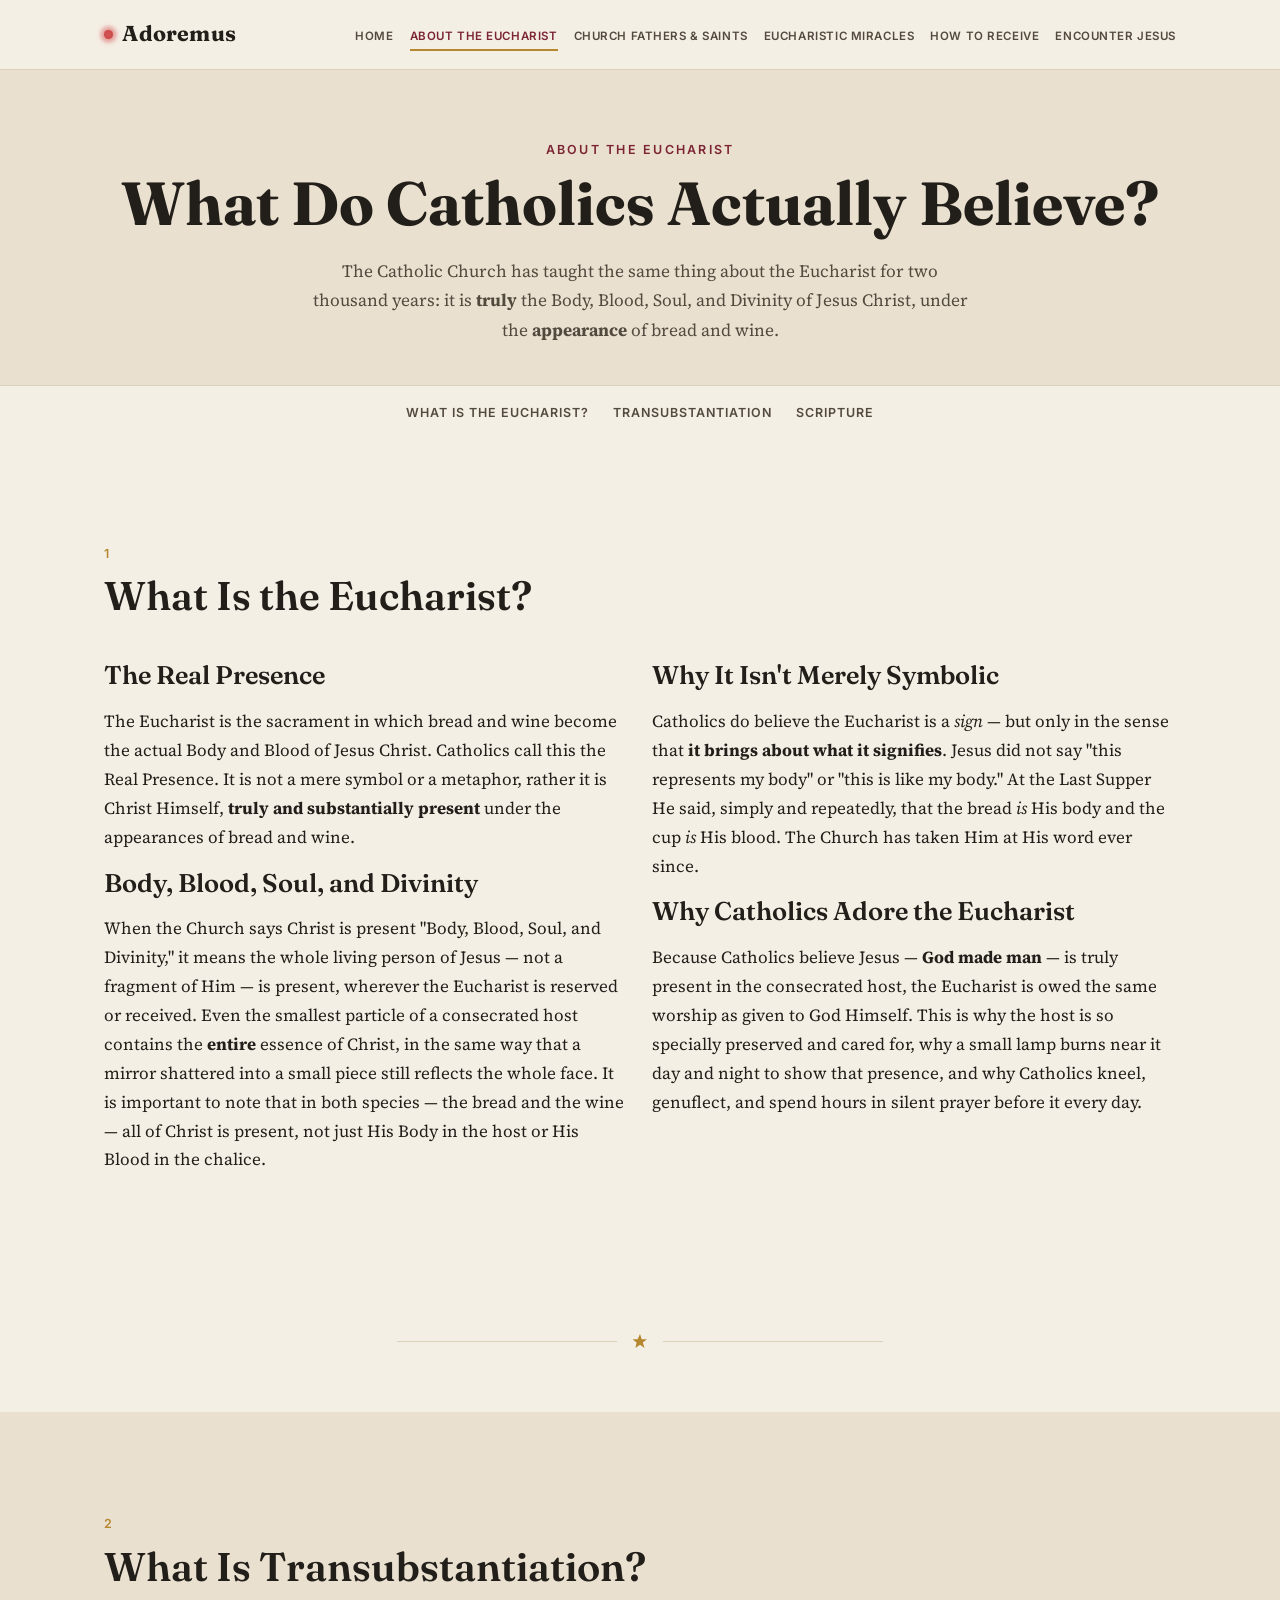
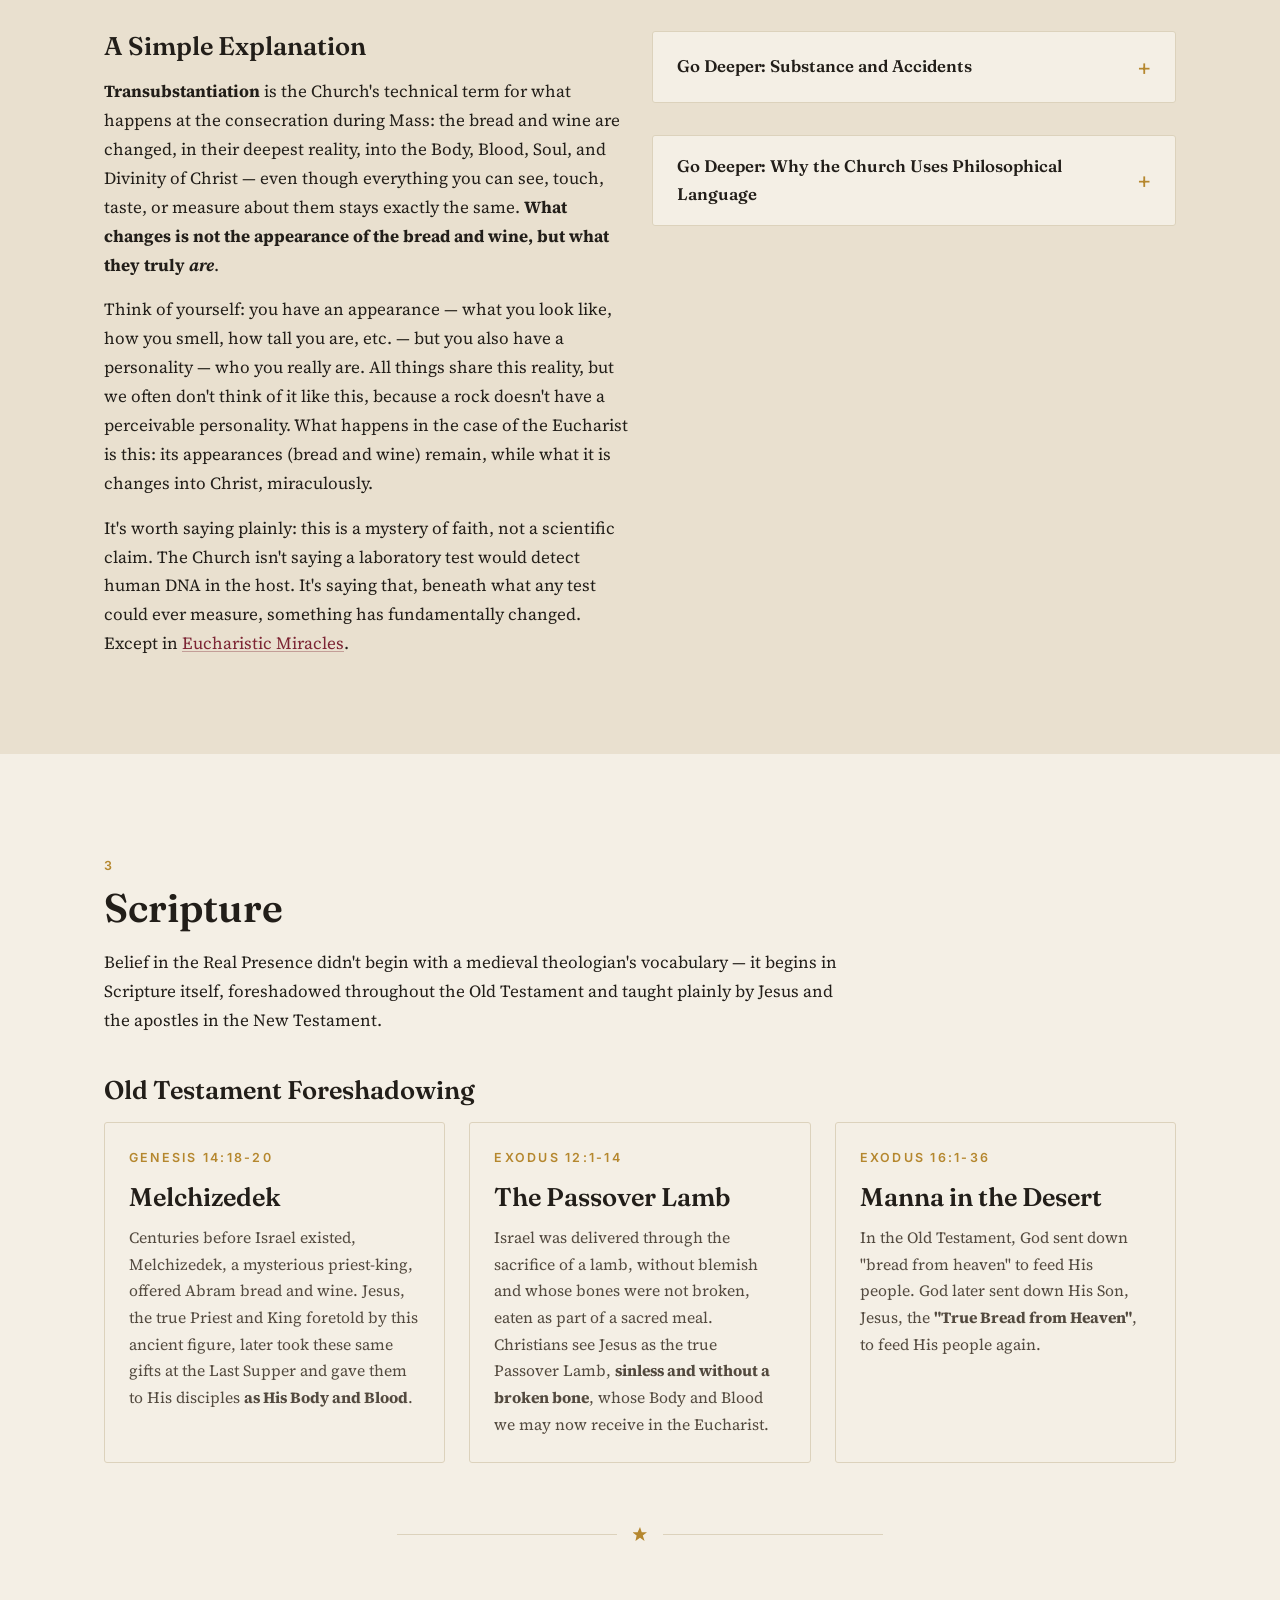
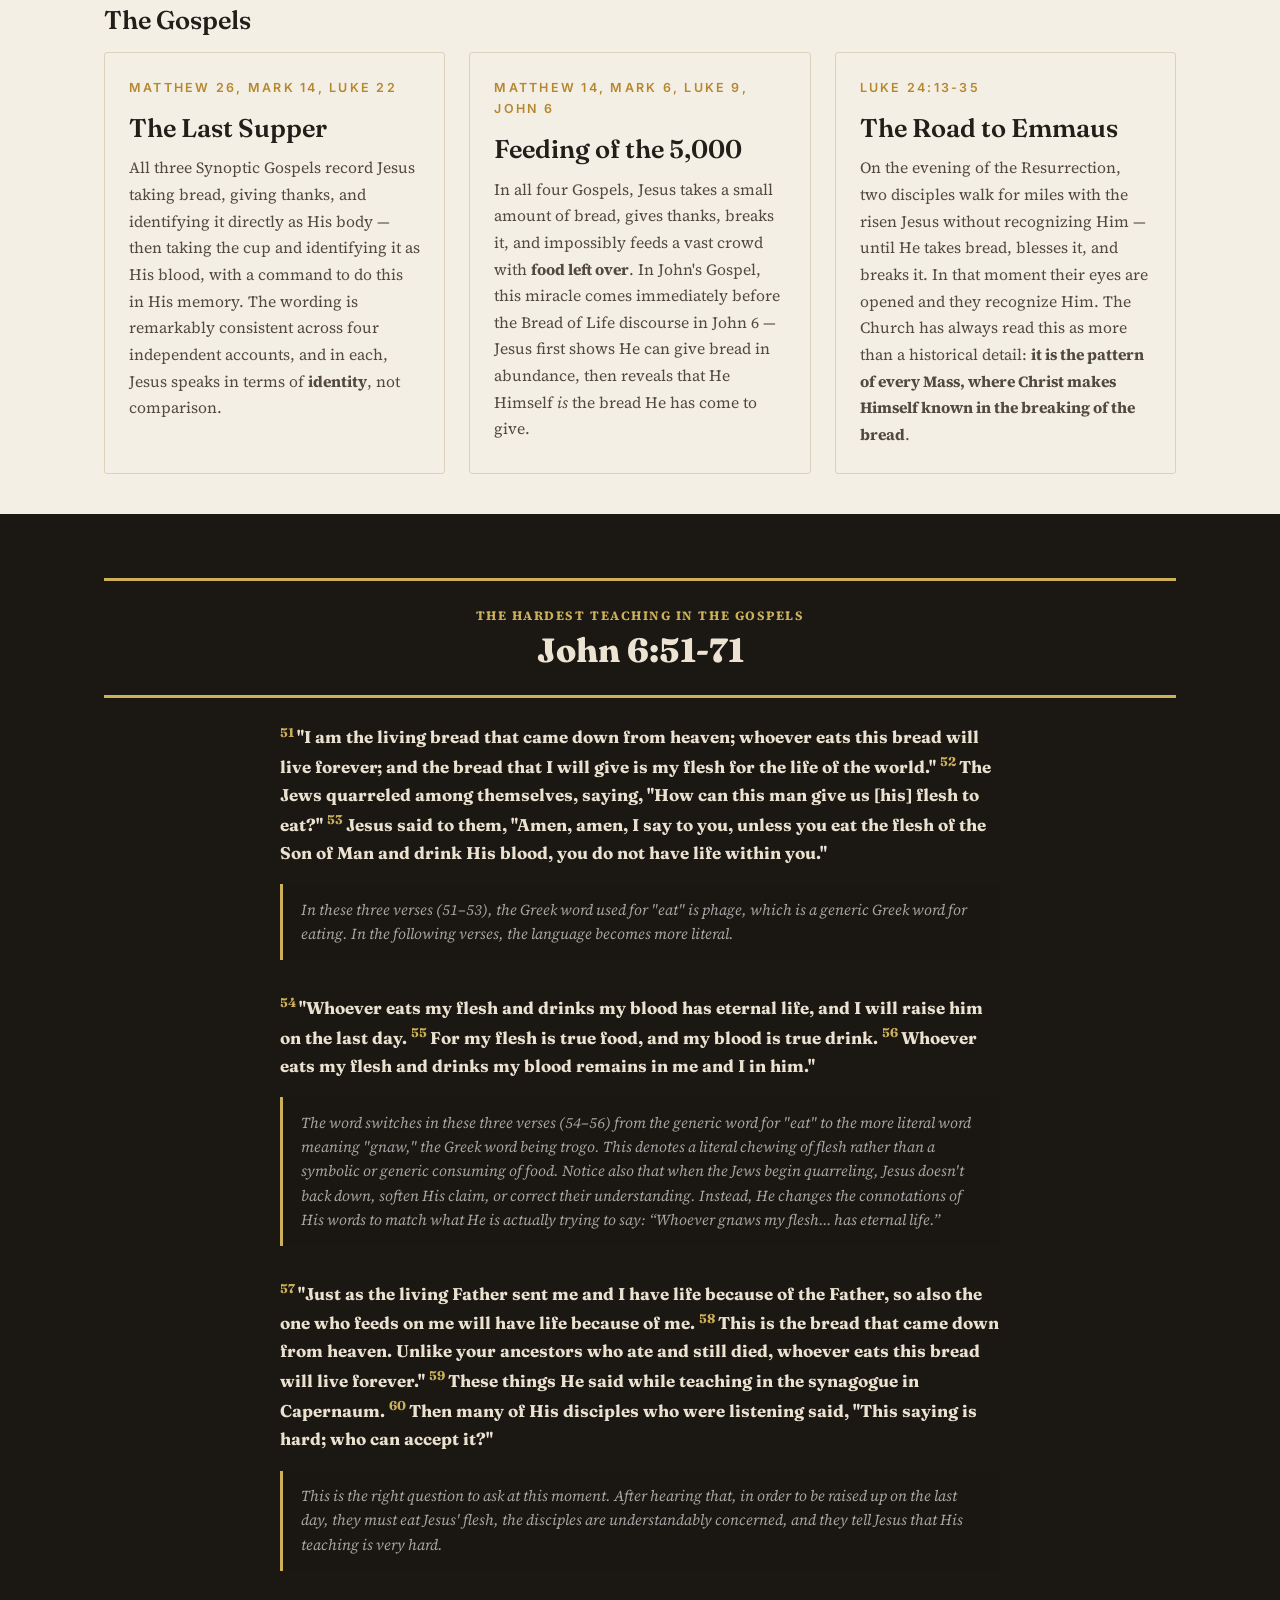
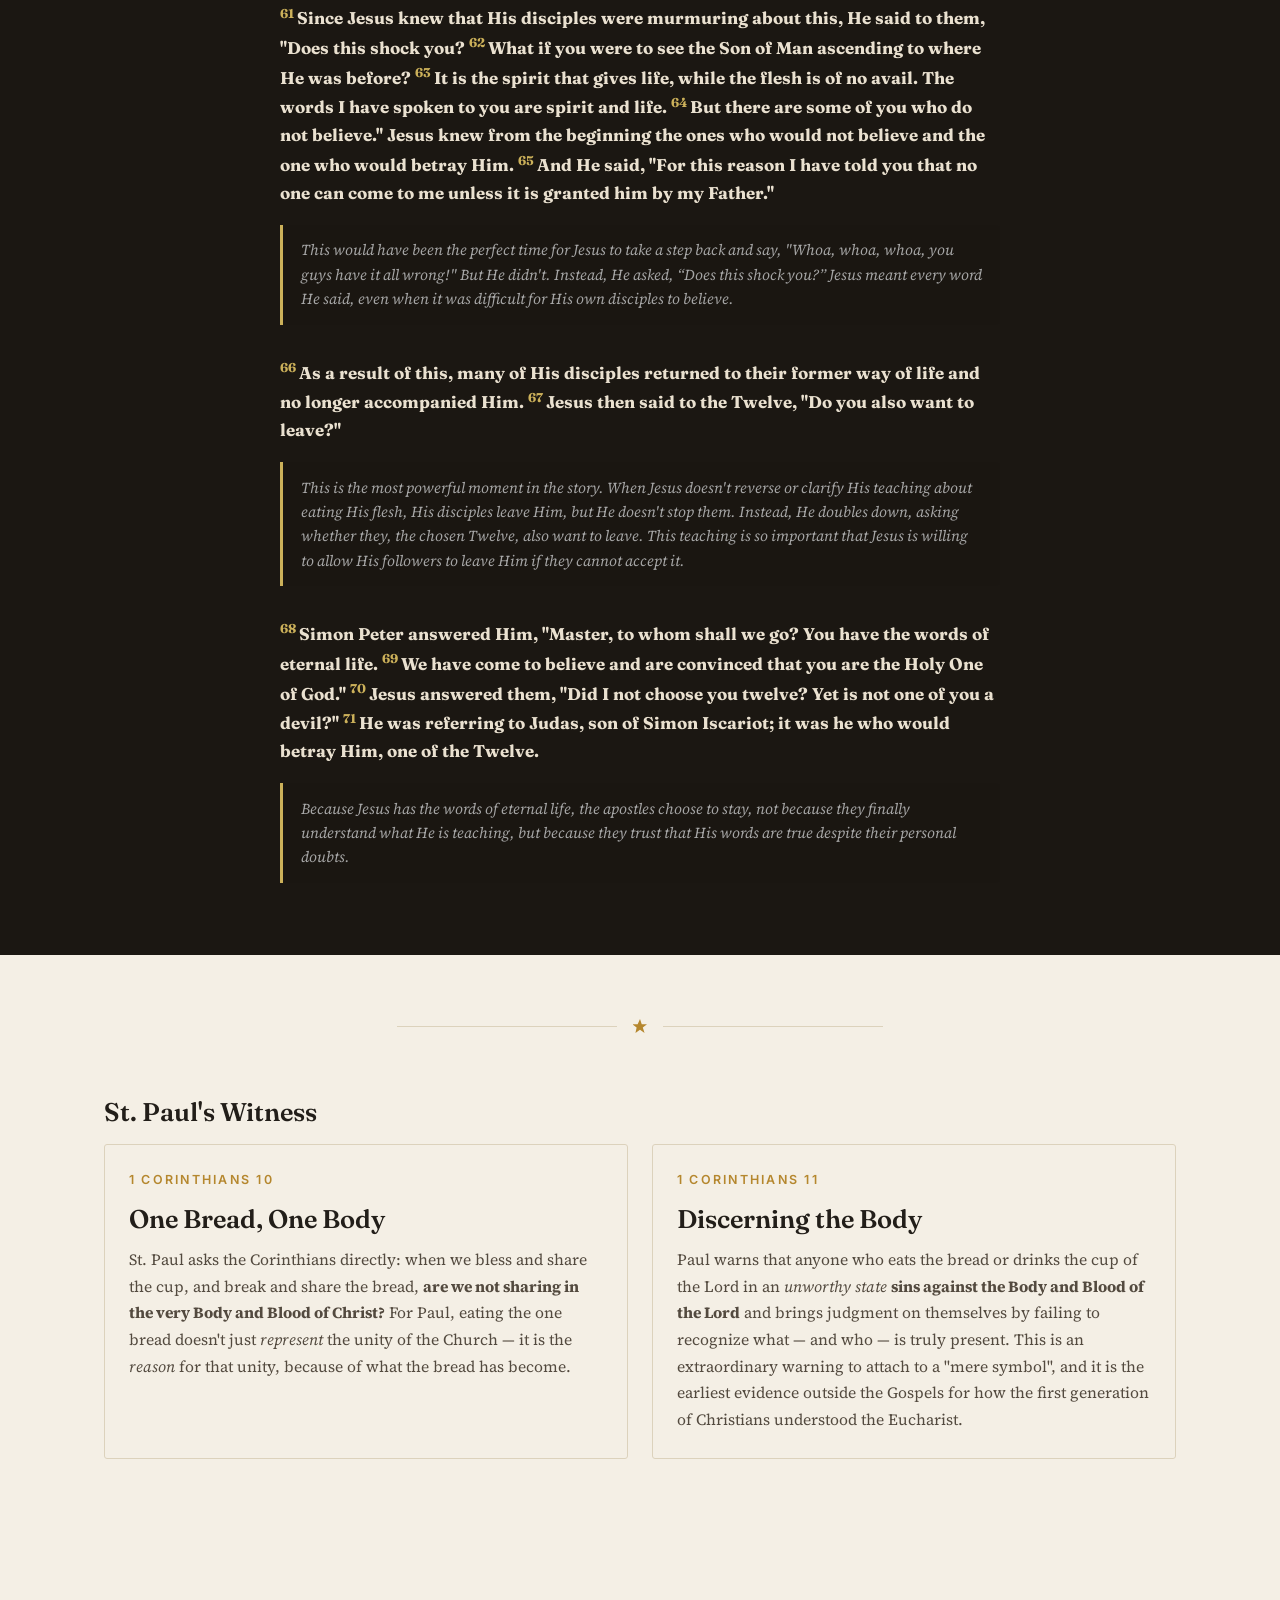
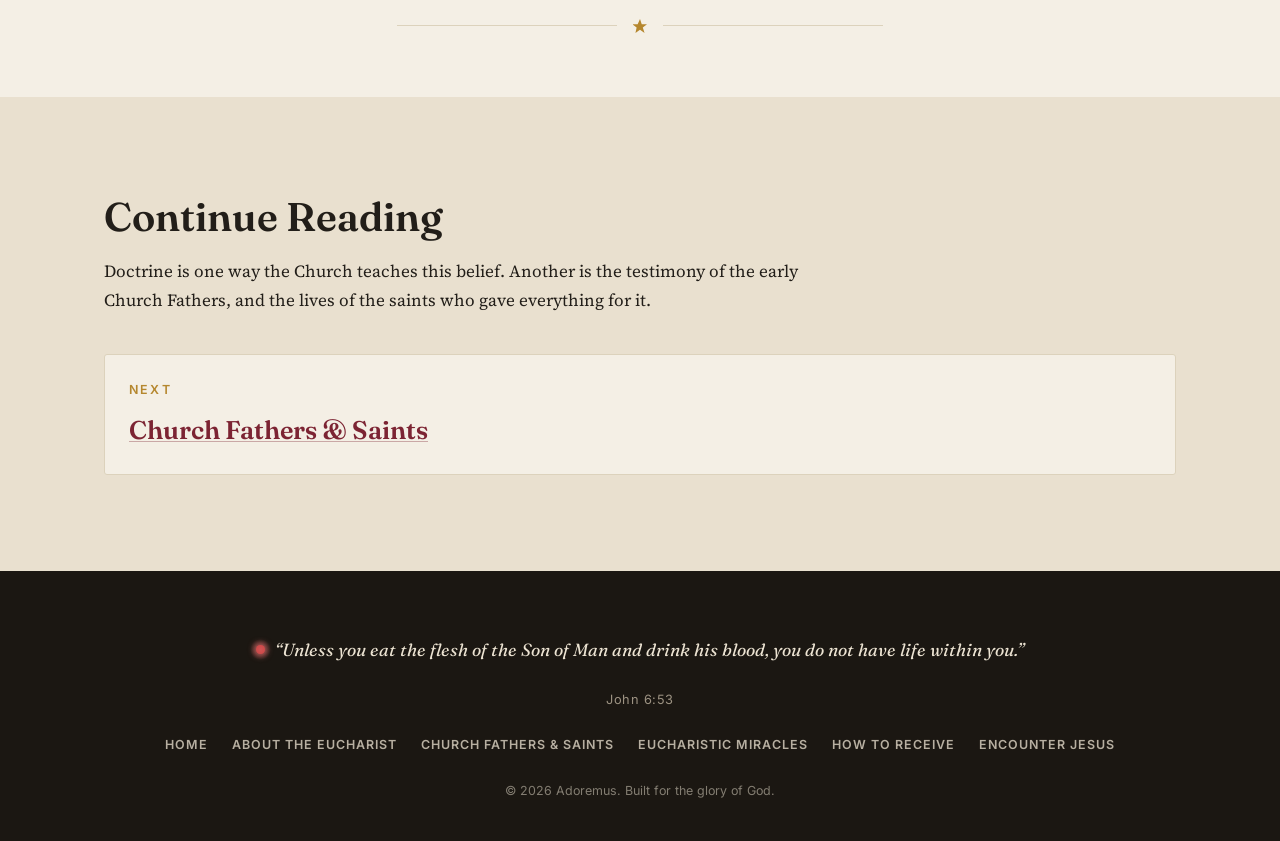
==== commit f337c94f: "bolding fix" ====
--- a/about-eucharist.html
+++ b/about-eucharist.html
@@ -48,8 +48,8 @@
             <h3>The Real Presence</h3>
             <p>
               The Eucharist is the sacrament in which bread and wine become the actual Body and Blood of
-              Jesus Christ. Catholics call this the <strong>Real
-              Presence</strong>. It is not a mere symbol or a
+              Jesus Christ. Catholics call this the Real
+              Presence. It is not a mere symbol or a
               metaphor, rather it is Christ Himself, <strong>truly and substantially present</strong>
               under the appearances of bread and wine.
             </p>
@@ -58,12 +58,12 @@
             <p>
               When the Church says Christ is present "Body, Blood, Soul, and
               Divinity," it means the whole living person of Jesus &mdash;
-              <b>not a fragment of Him</b> &mdash; is present, wherever the
+              not a fragment of Him &mdash; is present, wherever the
               Eucharist is reserved or received. Even the smallest particle
               of a consecrated host contains the <b>entire</b> essence of Christ, in the same
               way that a mirror shattered into a small piece still reflects the
               whole face. It is important to note that in both species &mdash; the bread and the wine &mdash;
-              <b>all</b> of Christ is present, not just His Body in the host or His Blood in the chalice.
+              all of Christ is present, not just His Body in the host or His Blood in the chalice.
             </p>
           </div>
 
@@ -124,7 +124,7 @@
               but you also have a personality &mdash; who you really are. 
               All things share this reality, but we often don't think of it like this, 
               because a rock doesn't have a perceivable personality. What happens in the case of the Eucharist is this:
-              <b>its appearances (bread and wine) remain, while what it is changes into Christ</b>, miraculously.
+              its appearances (bread and wine) remain, while what it is changes into Christ, miraculously.
             </p>
             <p>
               It's worth saying plainly: this is a mystery of faith, not a
@@ -194,7 +194,7 @@
             <span class="eyebrow">Genesis 14:18-20</span>
             <h3>Melchizedek</h3>
             <p>
-              Centuries before Israel existed, Melchizedek, a mysterious priest-king, offered Abram <b>bread and wine</b>. 
+              Centuries before Israel existed, Melchizedek, a mysterious priest-king, offered Abram bread and wine. 
               Jesus, the true Priest and King foretold by this ancient figure, later took these same gifts at the Last Supper 
               and gave them to His disciples <b>as His Body and Blood</b>.
             </p>
@@ -204,7 +204,7 @@
             <h3>The Passover Lamb</h3>
             <p>
               Israel was delivered through the sacrifice of a lamb, 
-              <b>without blemish and whose bones were not broken</b>, eaten as part of a sacred meal. 
+              without blemish and whose bones were not broken, eaten as part of a sacred meal. 
               Christians see Jesus as the true Passover Lamb, <b>sinless and without a broken bone</b>, whose 
               Body and Blood we may now receive in the Eucharist.
             </p>
@@ -213,8 +213,8 @@
             <span class="eyebrow">Exodus 16:1-36</span>
             <h3>Manna in the Desert</h3>
             <p>
-              In the Old Testament, God sent down <b>“bread from heaven”</b> to feed His people.
-              God later sent down His Son, Jesus, the <b>“True Bread from Heaven”</b>, to feed His people again.
+              In the Old Testament, God sent down "bread from heaven" to feed His people.
+              God later sent down His Son, Jesus, the <b>"True Bread from Heaven"</b>, to feed His people again.
             </p>
           </div>
         </div>
@@ -231,9 +231,9 @@
     <span class="eyebrow">Matthew 26, Mark 14, Luke 22</span>
     <h3>The Last Supper</h3>
     <p>
-      All three Synoptic Gospels record Jesus taking <b>bread</b>, giving
-      thanks, and identifying it directly <b>as His body</b> &mdash; then
-      taking <b>the cup</b> and identifying it <b>as His blood</b>, with a command
+      All three Synoptic Gospels record Jesus taking bread, giving
+      thanks, and identifying it directly as His body &mdash; then
+      taking the cup and identifying it as His blood, with a command
       to do this in His memory. The wording is remarkably consistent
       across four independent accounts, and in each, Jesus speaks in
       terms of <b>identity</b>, not comparison.
@@ -243,10 +243,10 @@
     <span class="eyebrow">Matthew 14, Mark 6, Luke 9, John 6</span>
     <h3>Feeding of the 5,000</h3>
     <p>
-      In all four Gospels, Jesus takes a <b>small amount</b> of bread,
+      In all four Gospels, Jesus takes a small amount of bread,
       gives thanks, breaks it, and impossibly feeds a
       vast crowd with <b>food left over</b>. In John's Gospel, this miracle
-      comes <b>immediately before</b> the Bread of Life discourse in John
+      comes immediately before the Bread of Life discourse in John
       6 &mdash; Jesus first shows He can give bread in abundance,
       then reveals that He Himself <em>is</em> the bread He has come
       to give.
@@ -420,4 +420,4 @@
   <script src="js/nav.js"></script>
   <script src="js/main.js"></script>
 </body>
-</html>
+</html>
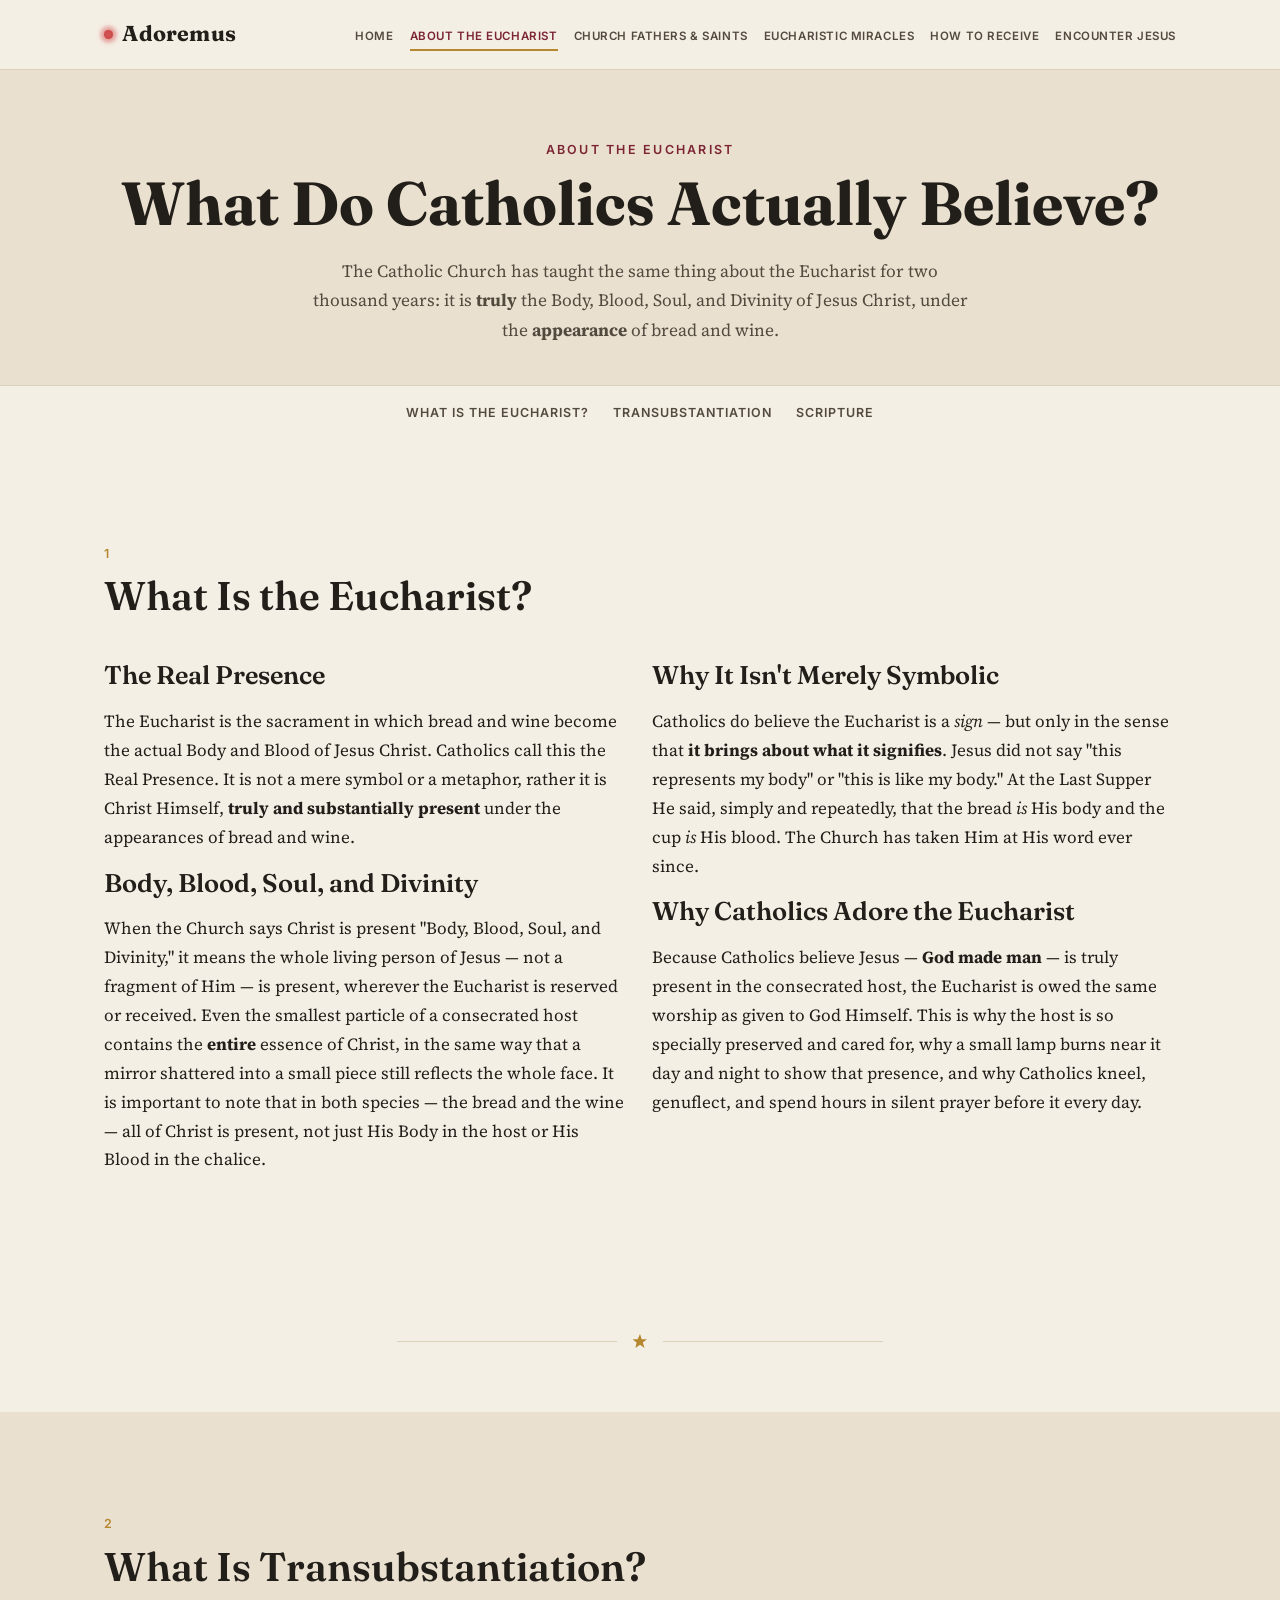
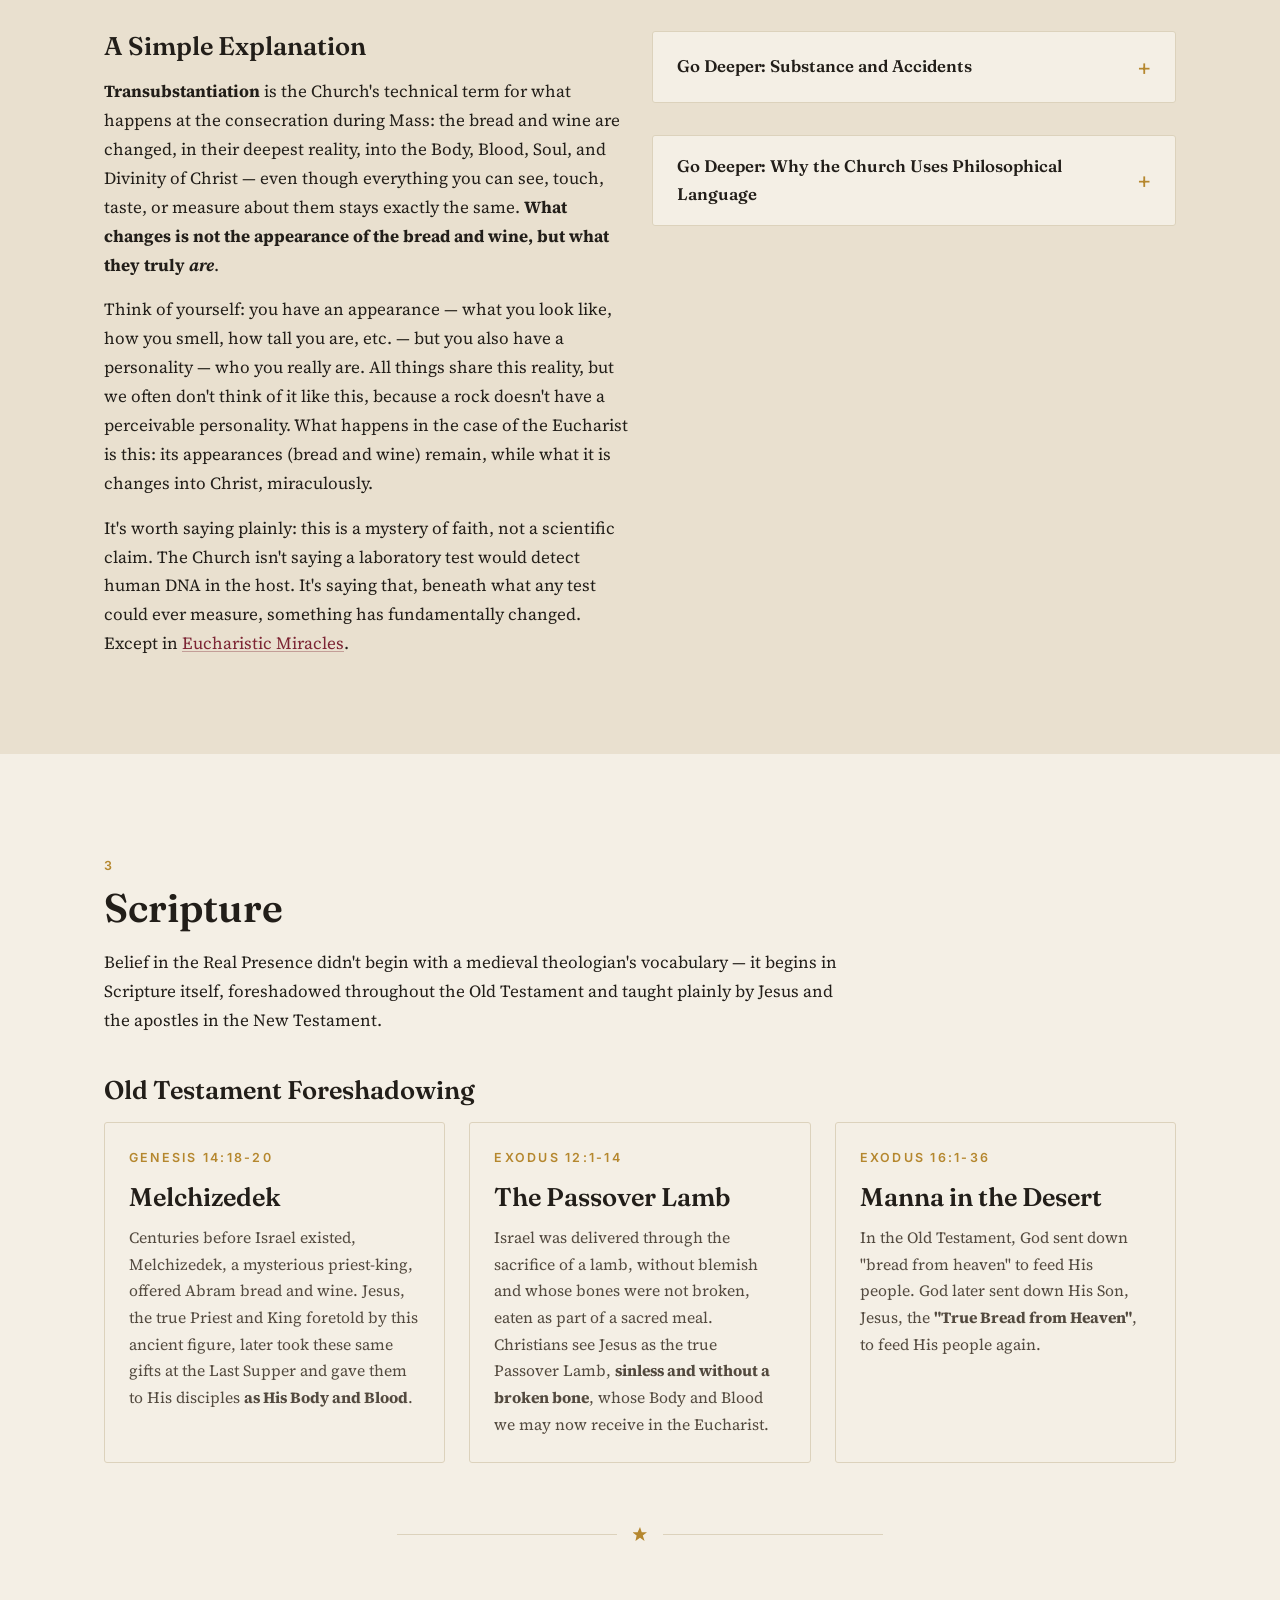
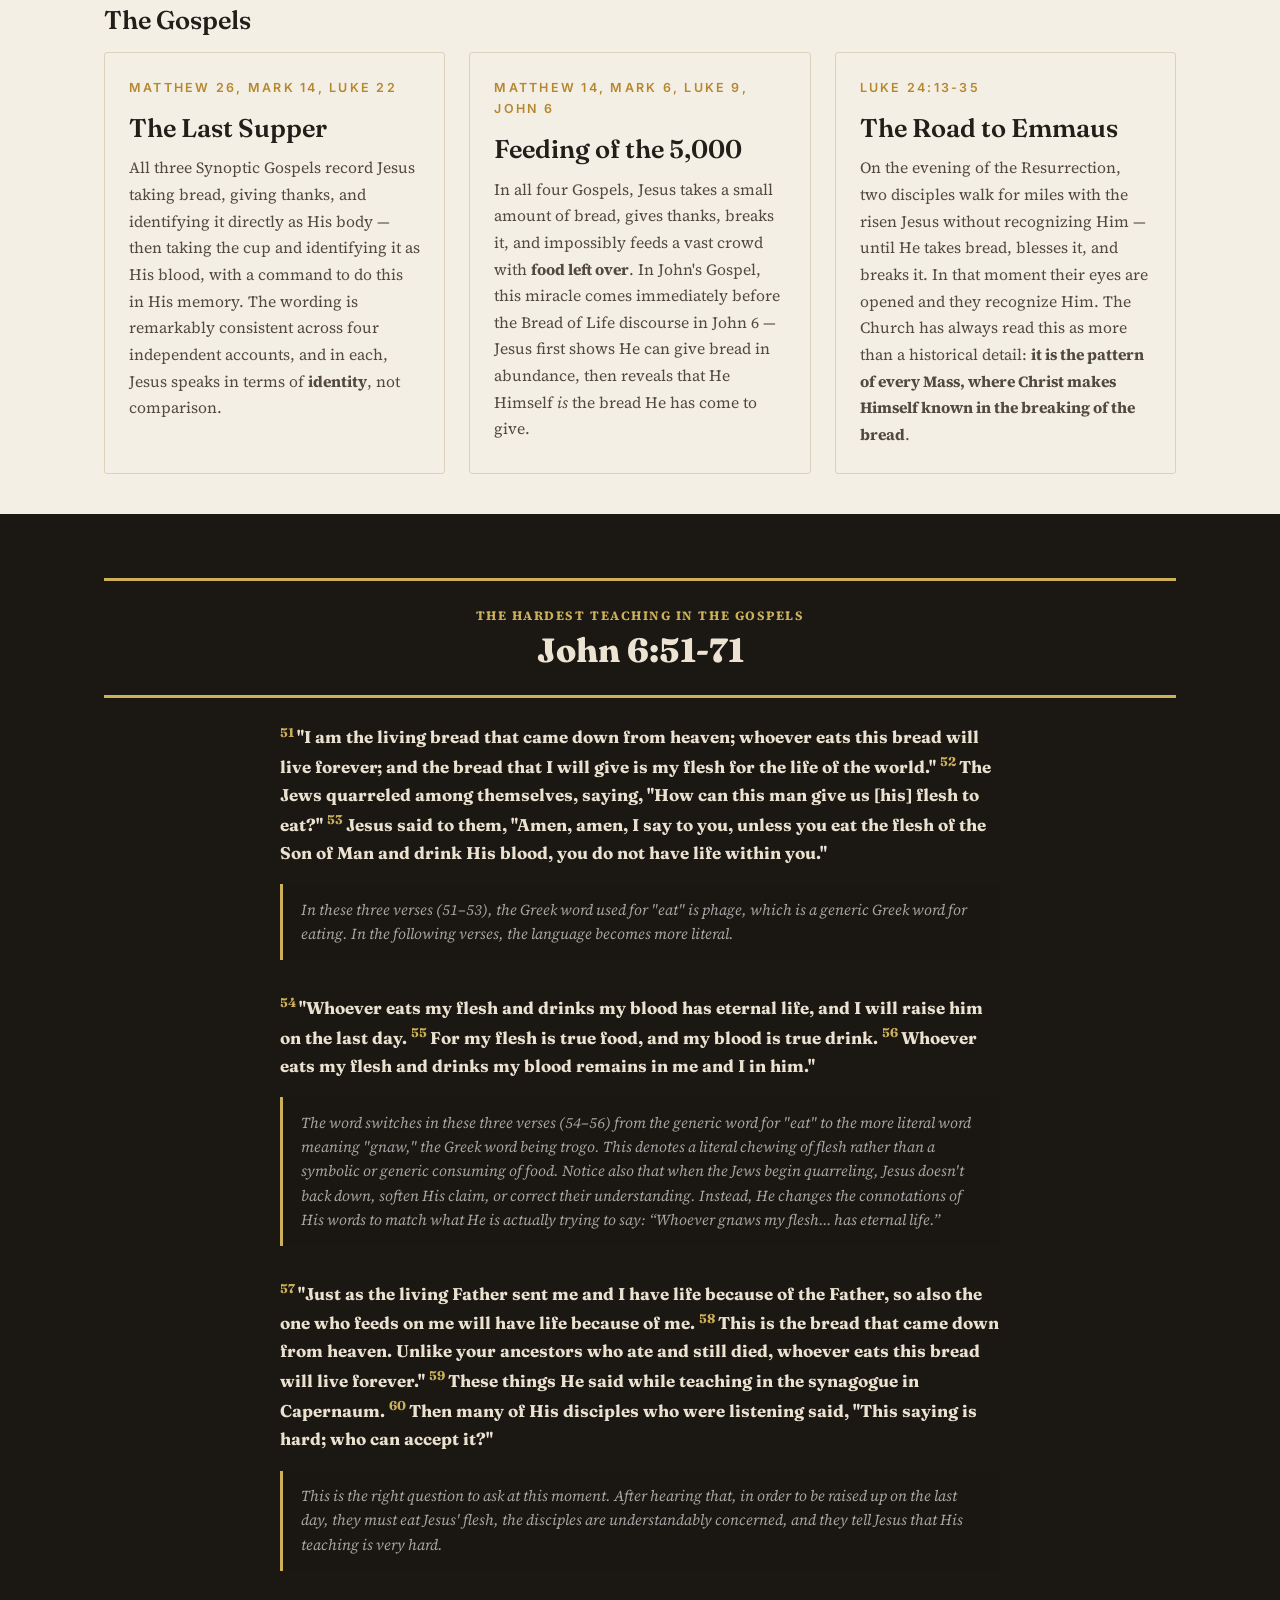
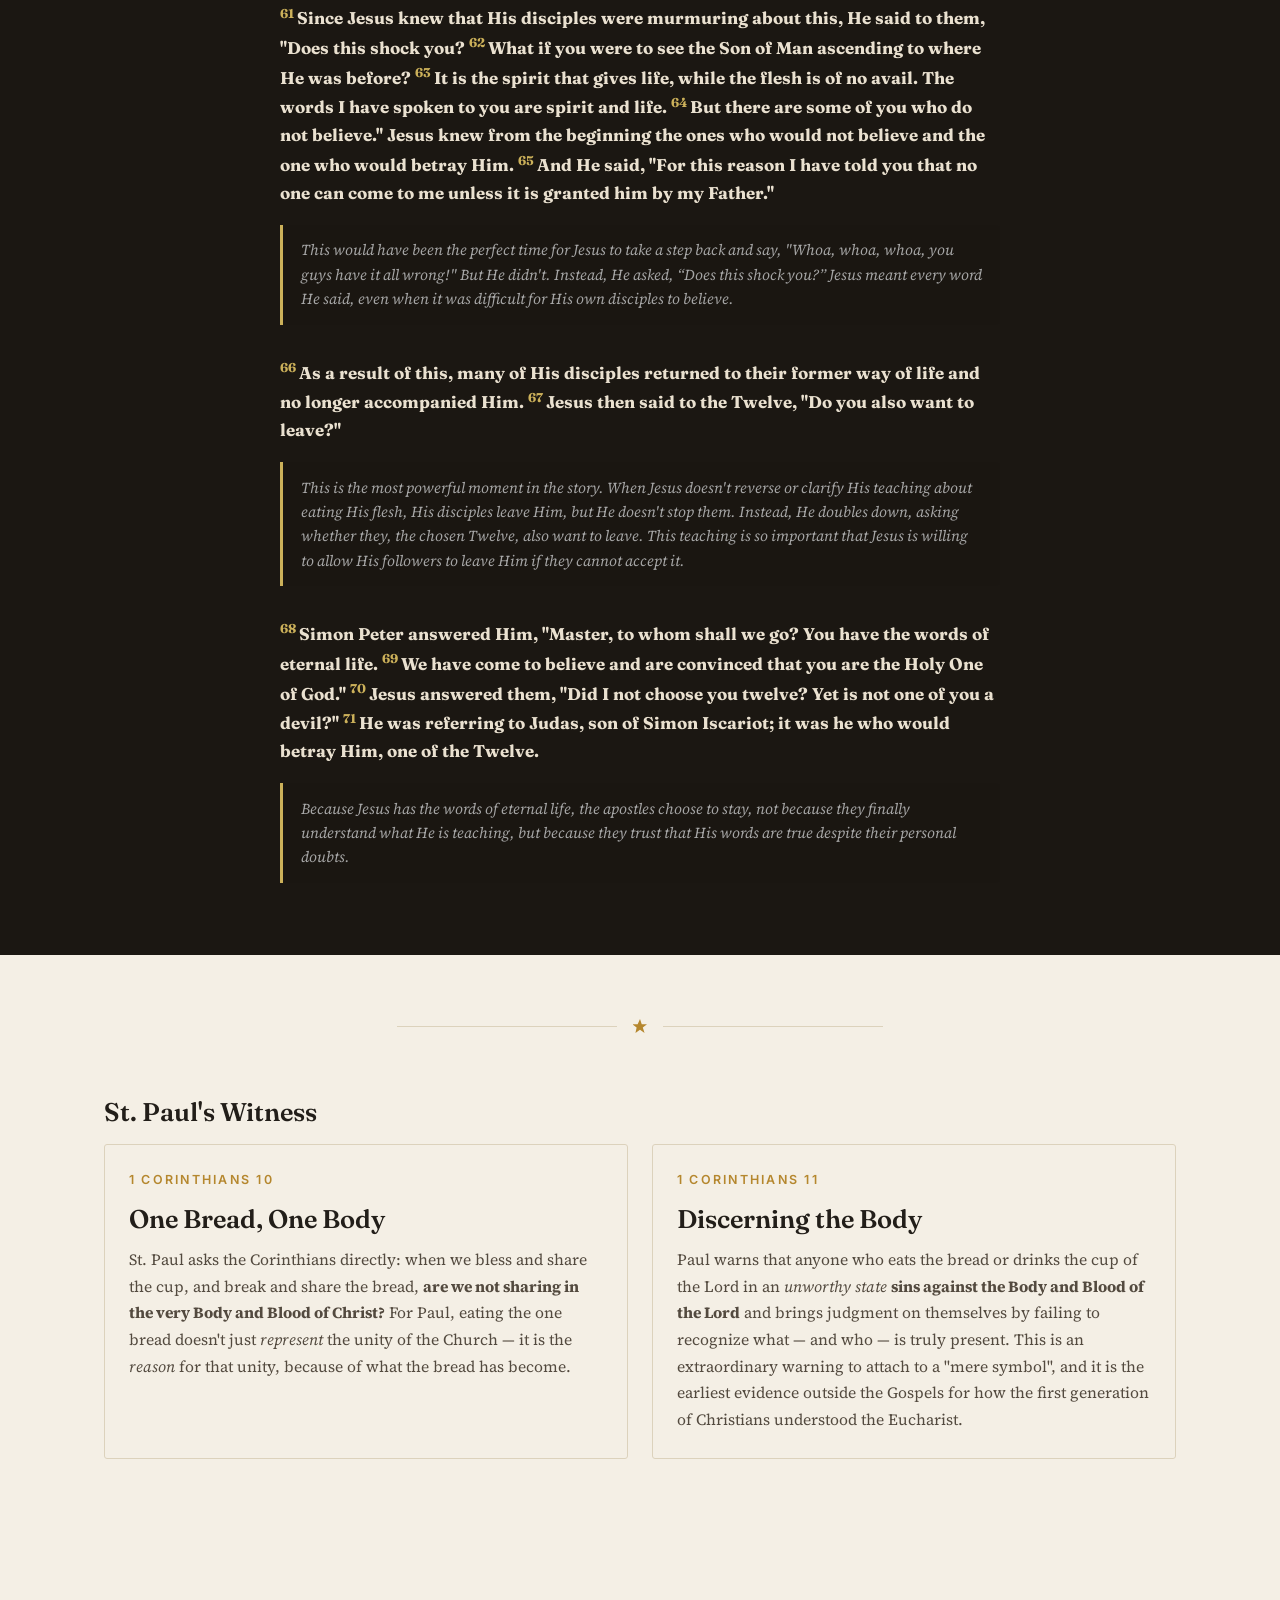
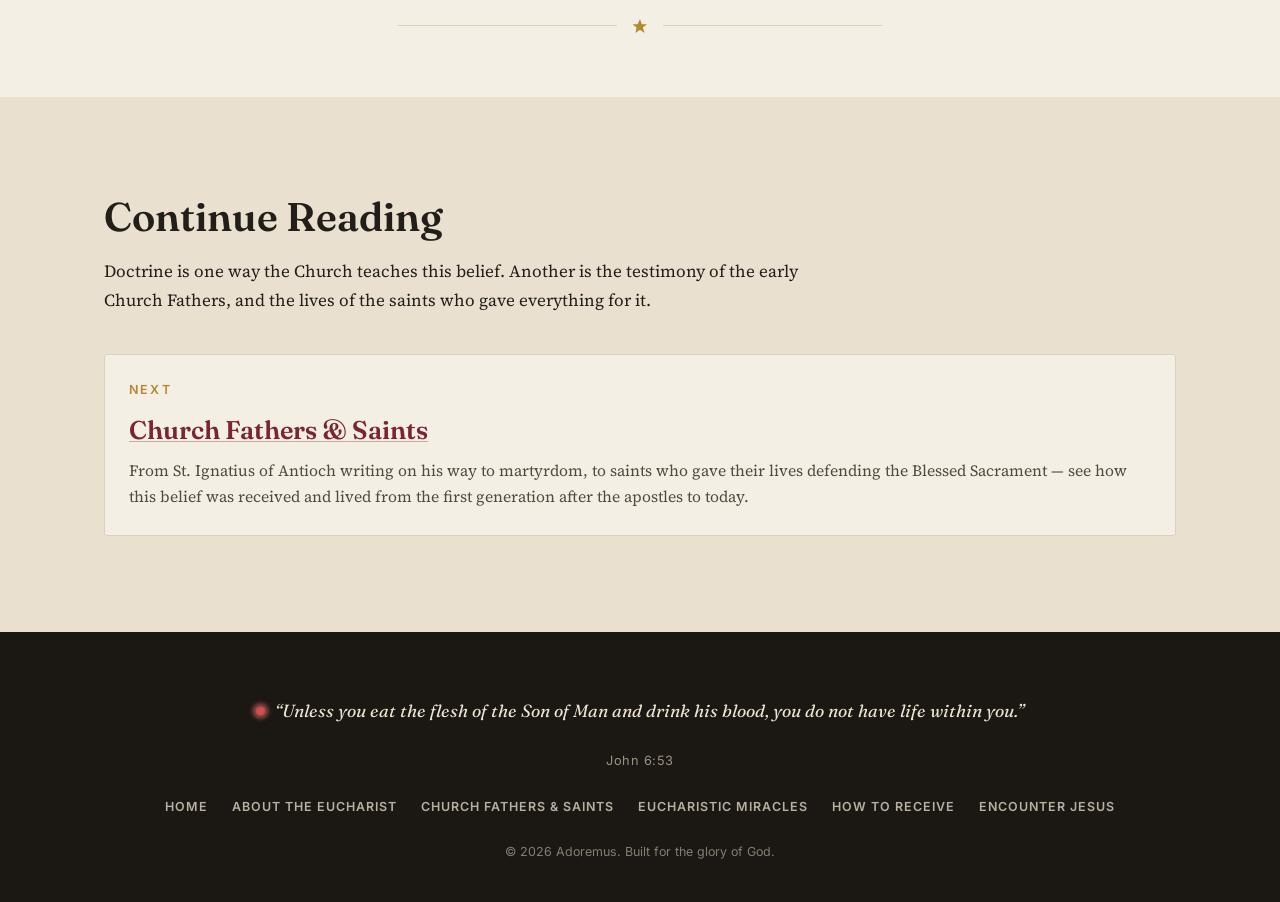
==== commit 3be1689f: "saint desc added back" ====
--- a/about-eucharist.html
+++ b/about-eucharist.html
@@ -408,7 +408,7 @@
         <div class="card">
           <span class="eyebrow">Next</span>
           <h3><a href="church-fathers-saints.html">Church Fathers &amp; Saints</a></h3>
-          
+          <p> From St. Ignatius of Antioch writing on his way to martyrdom, to saints who gave their lives defending the Blessed Sacrament &mdash; see how this belief was received and lived from the first generation after the apostles to today. </p>
         </div>
       </div>
     </section>
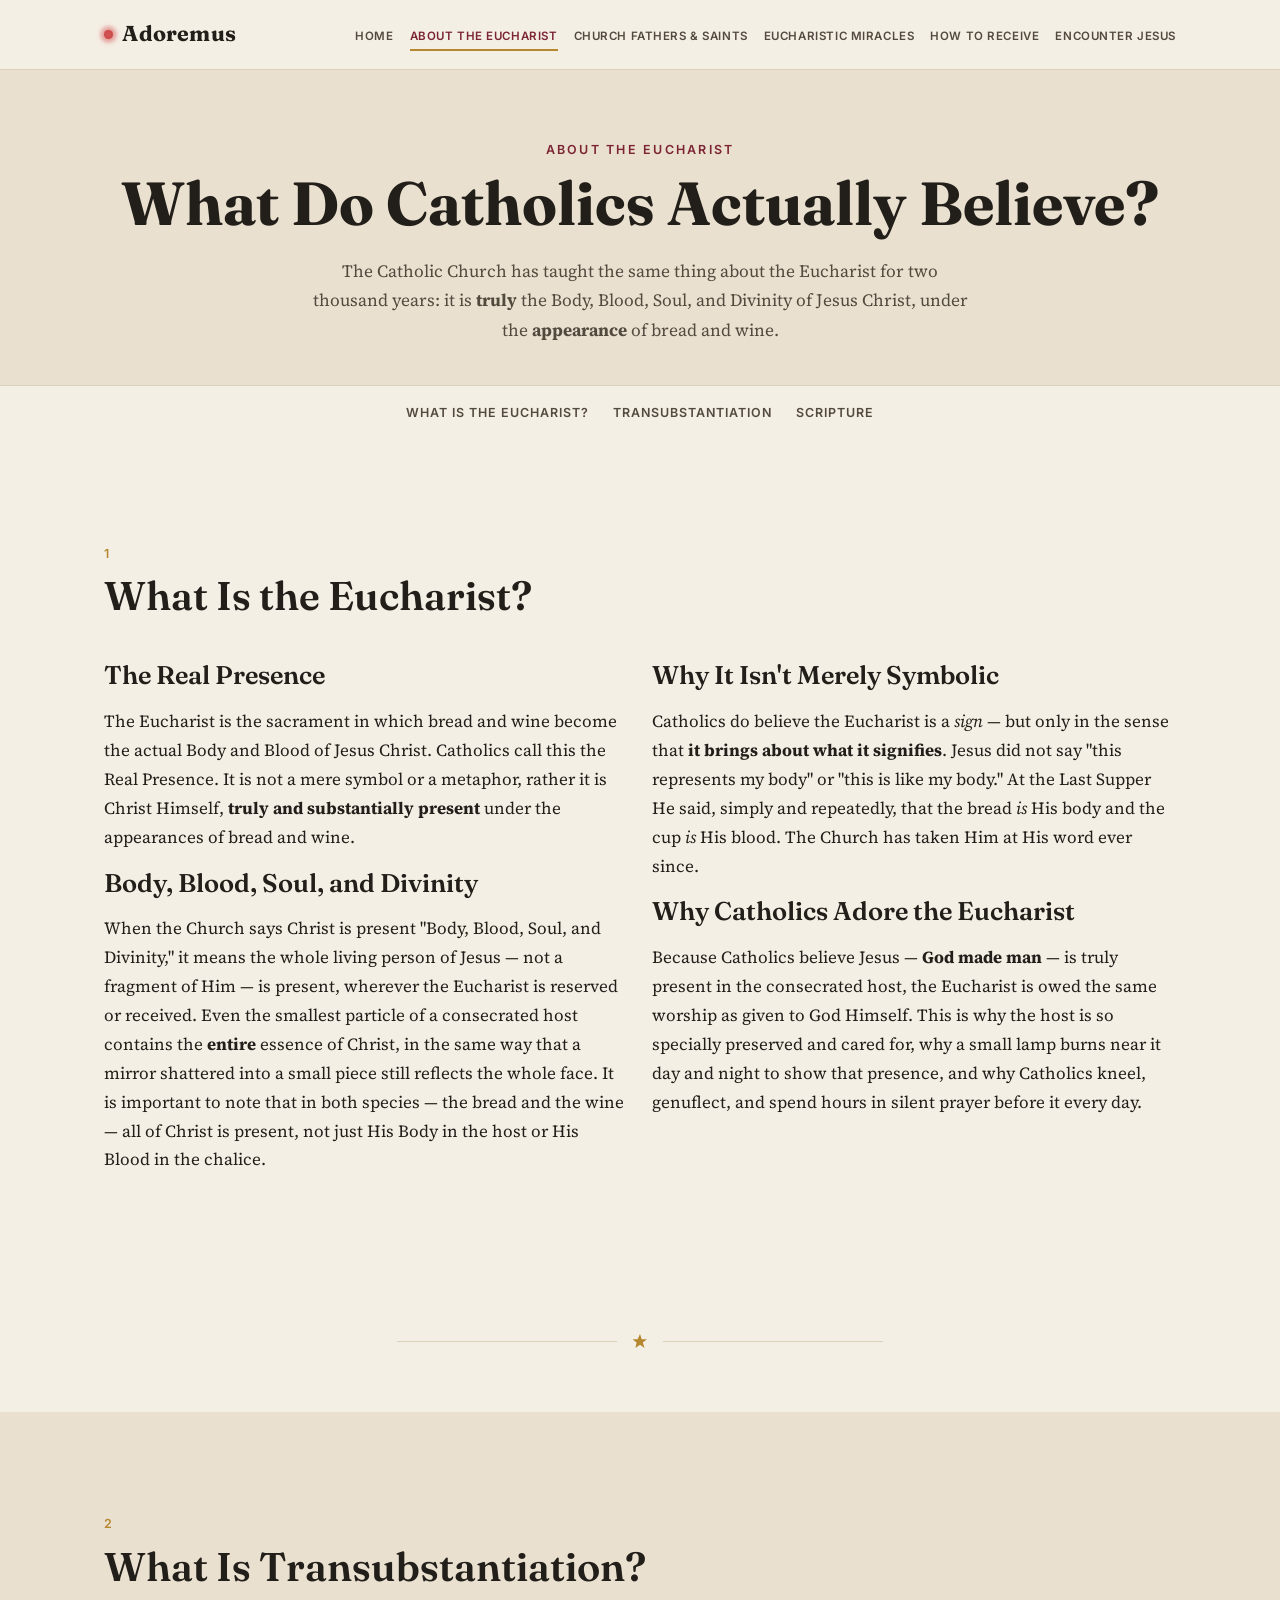
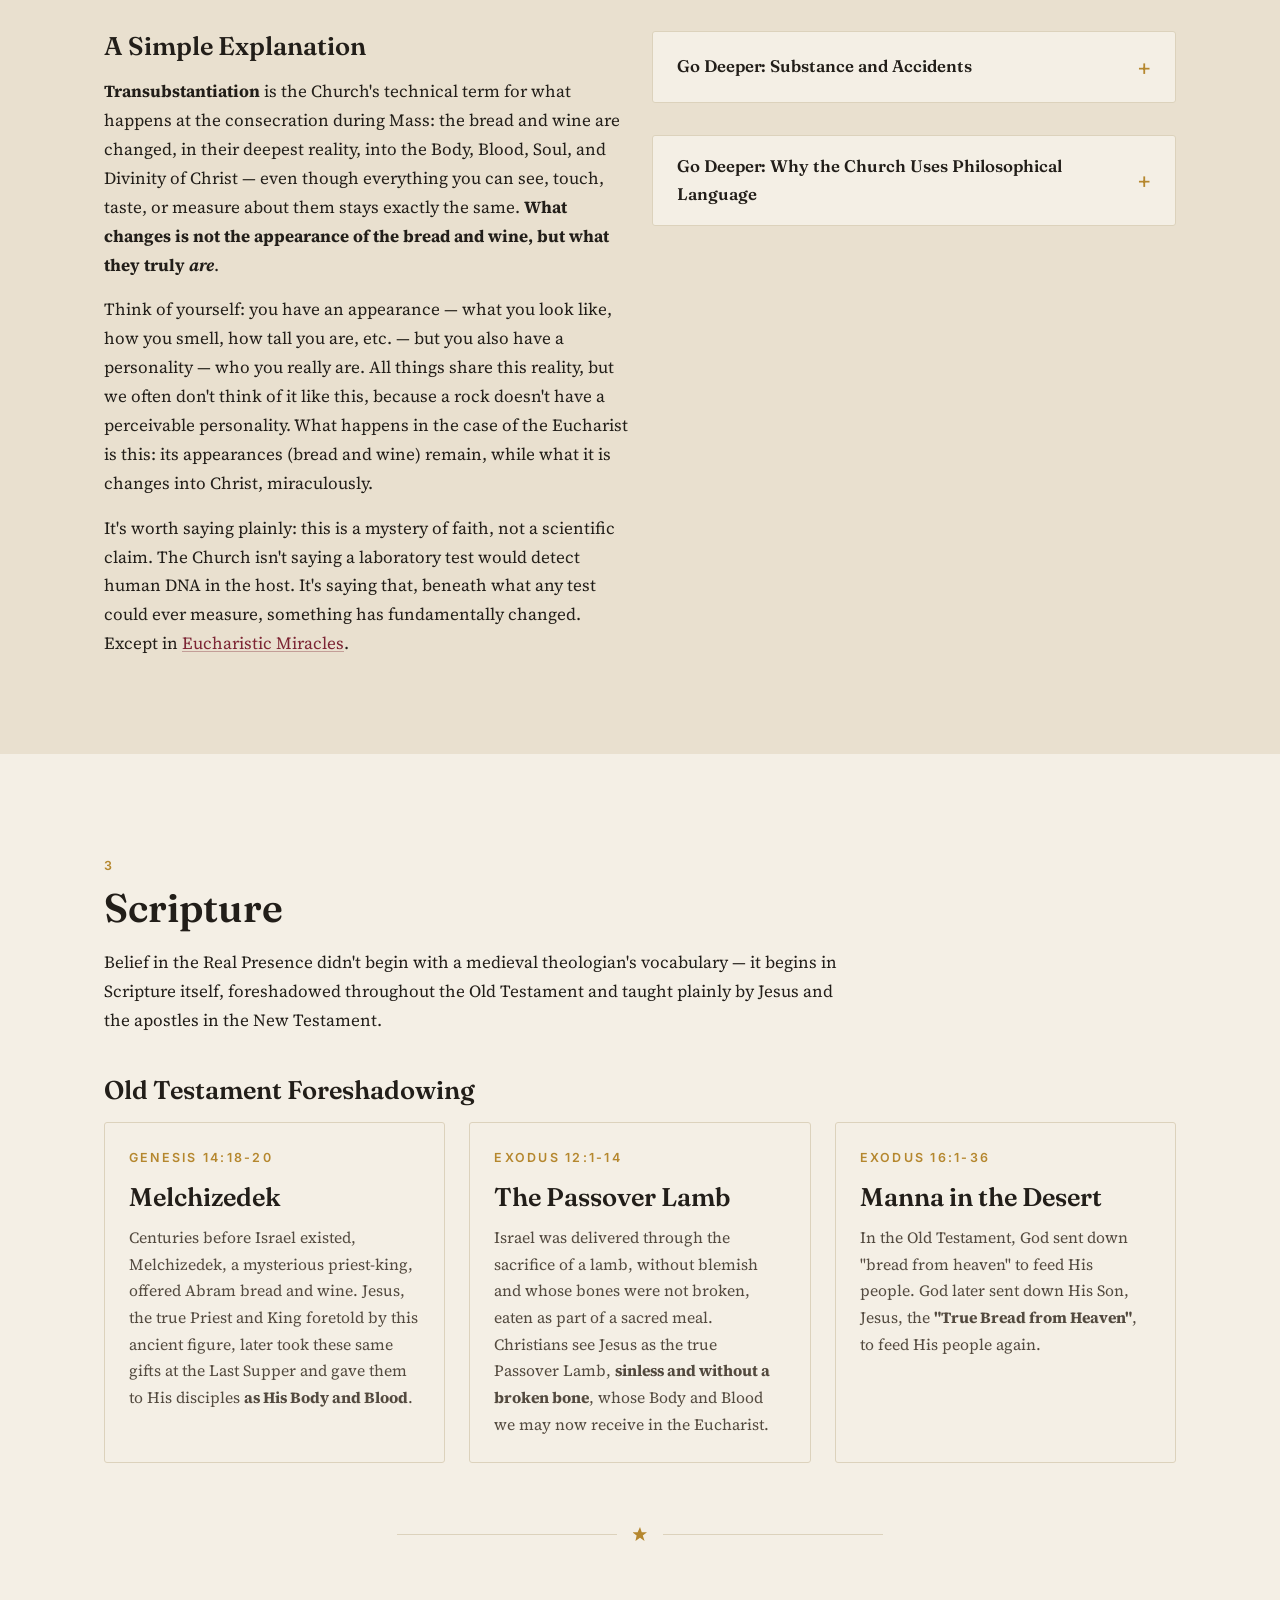
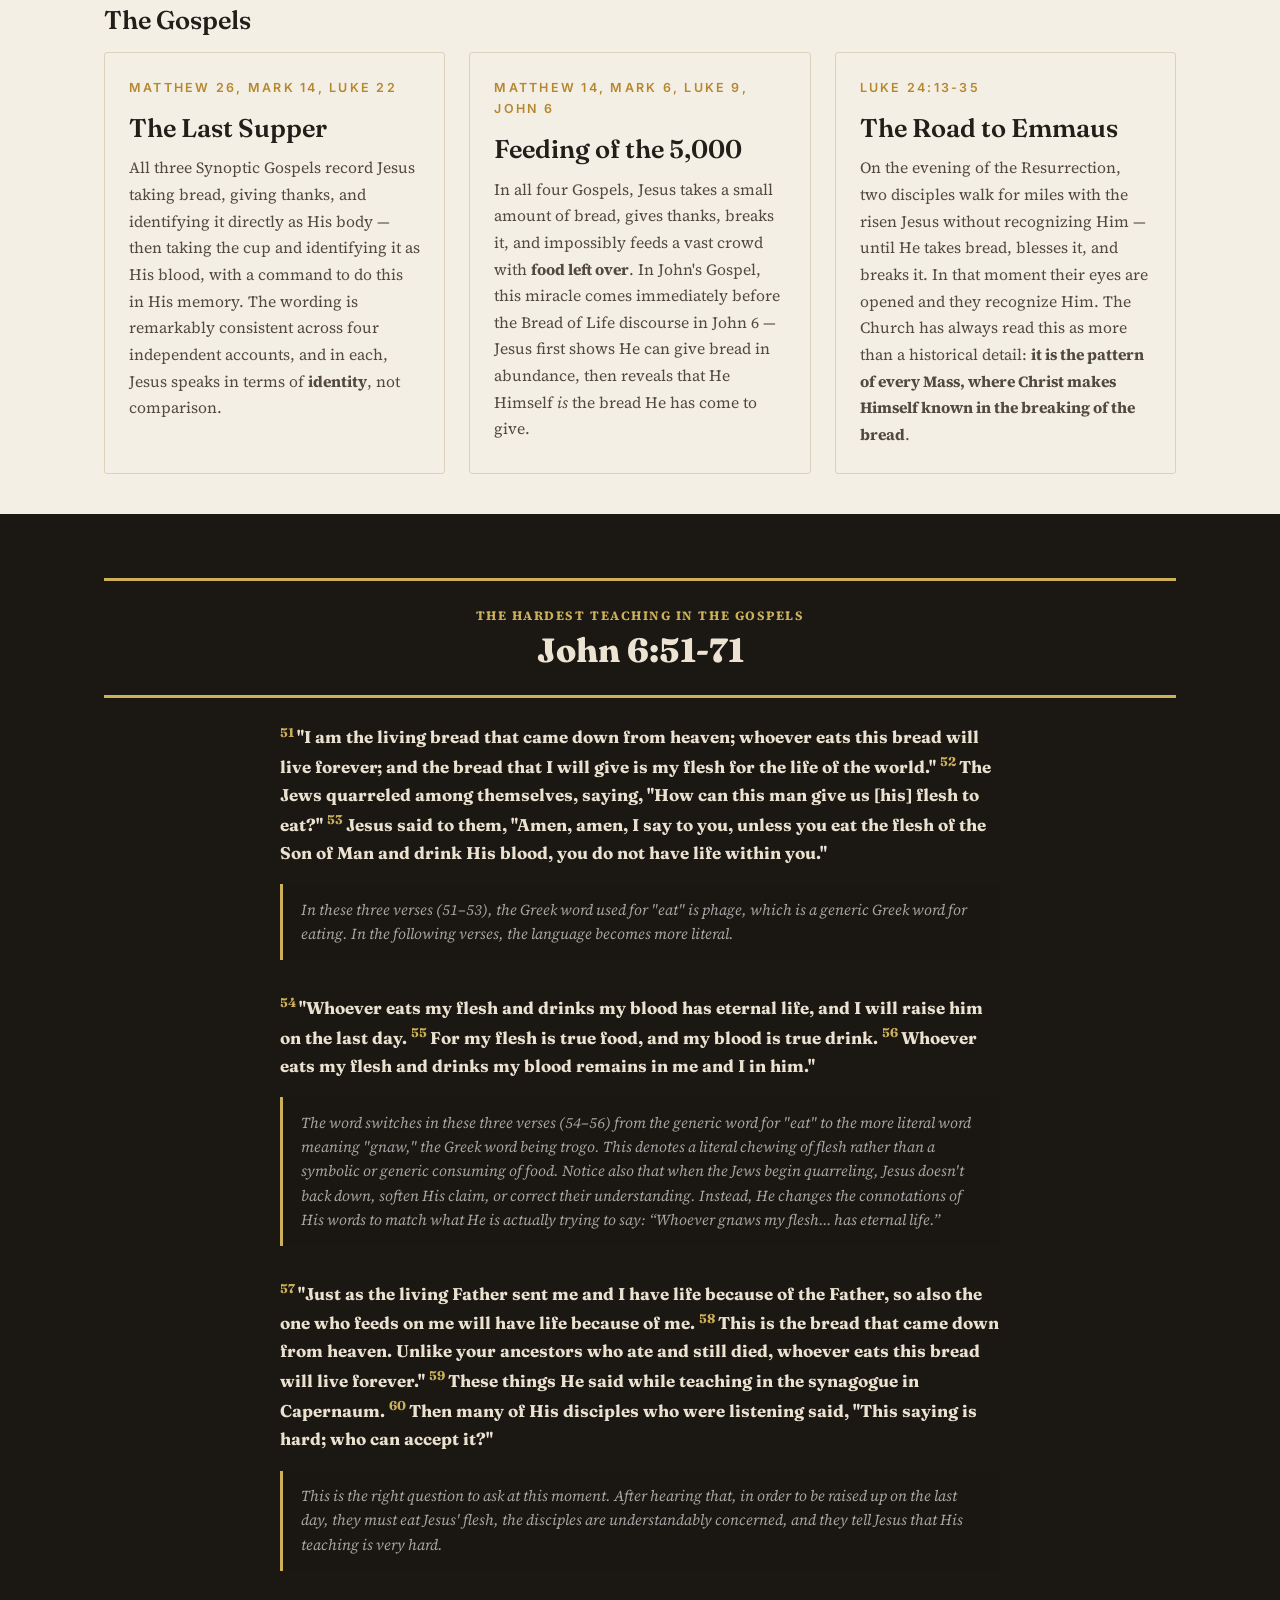
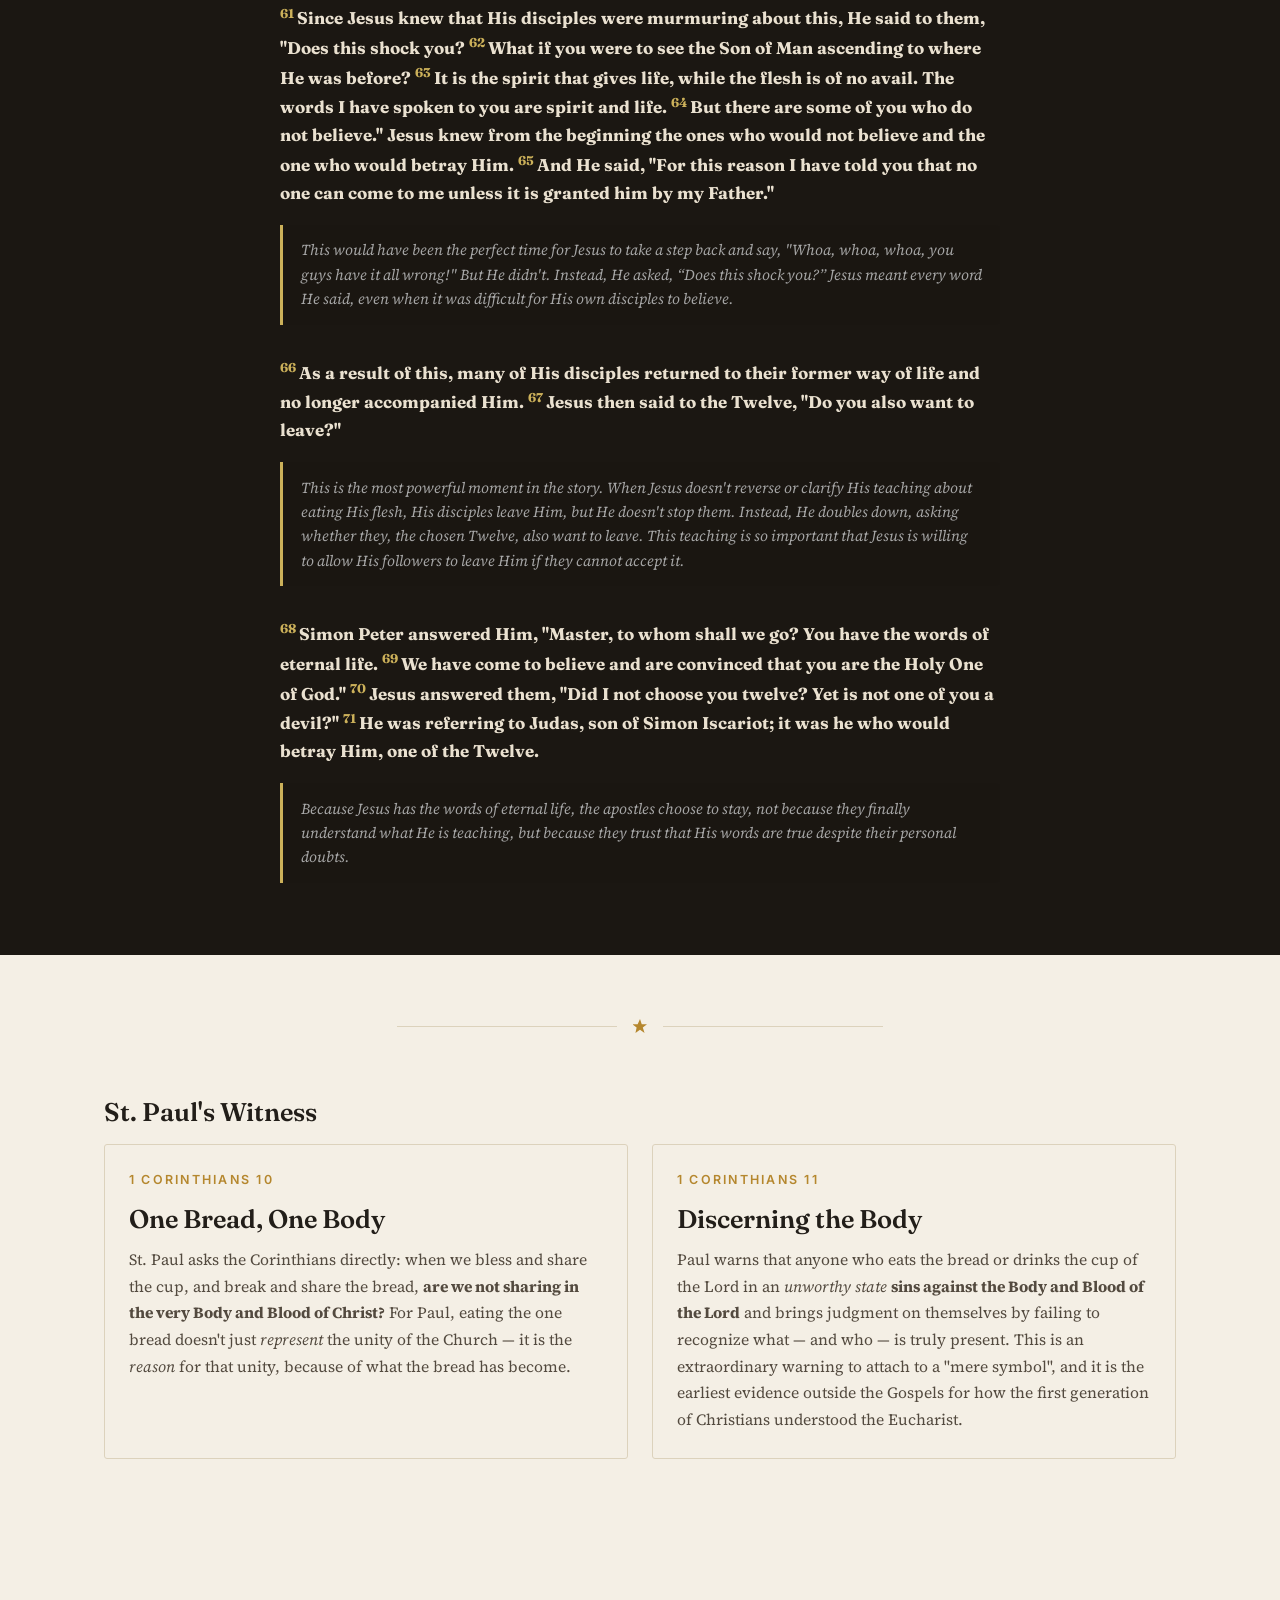
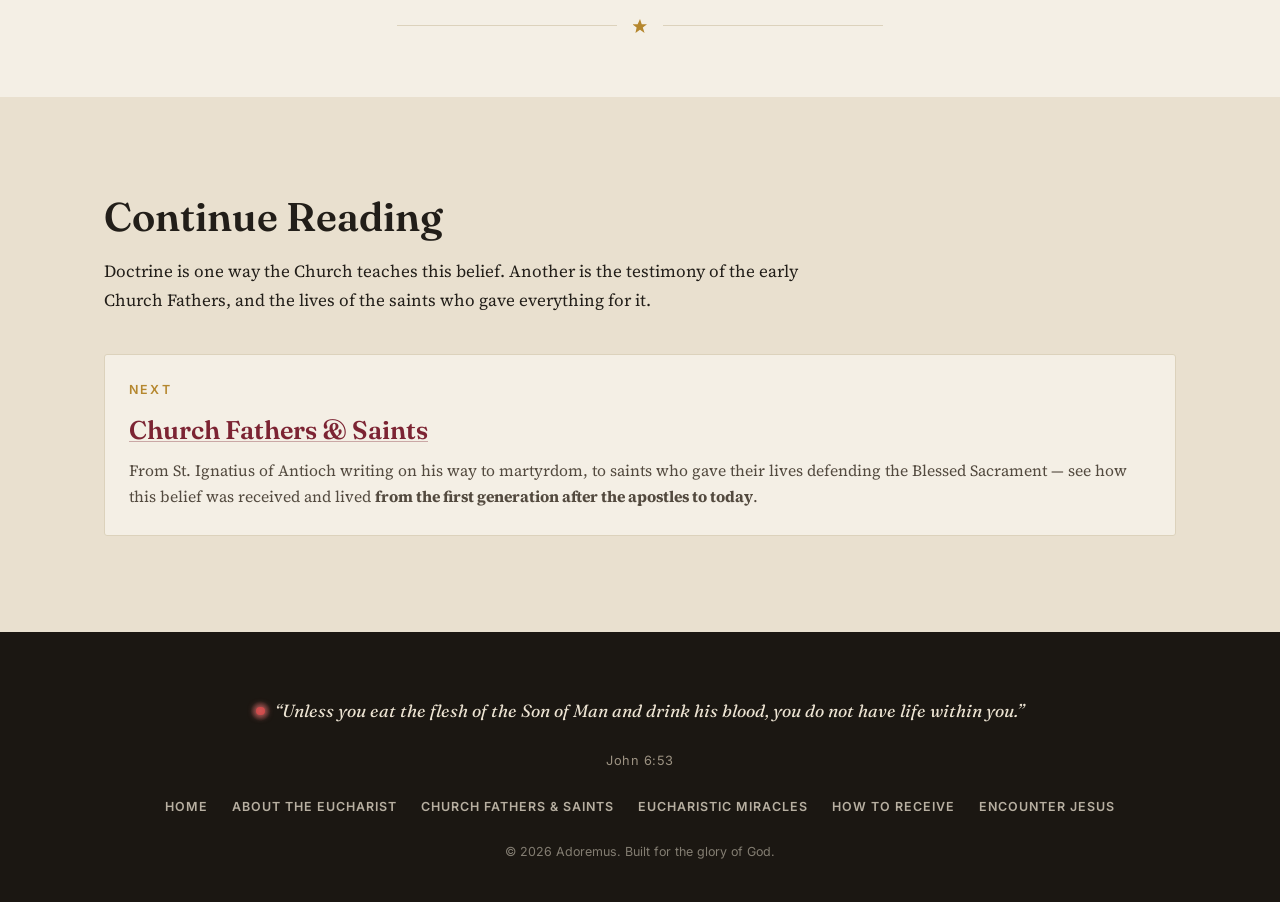
==== commit 252243b9: "fathers and saints bold" ====
--- a/about-eucharist.html
+++ b/about-eucharist.html
@@ -408,7 +408,7 @@
         <div class="card">
           <span class="eyebrow">Next</span>
           <h3><a href="church-fathers-saints.html">Church Fathers &amp; Saints</a></h3>
-          <p> From St. Ignatius of Antioch writing on his way to martyrdom, to saints who gave their lives defending the Blessed Sacrament &mdash; see how this belief was received and lived from the first generation after the apostles to today. </p>
+          <p> From St. Ignatius of Antioch writing on his way to martyrdom, to saints who gave their lives defending the Blessed Sacrament &mdash; see how this belief was received and lived <strong>from the first generation after the apostles to today</strong>. </p>
         </div>
       </div>
     </section>
